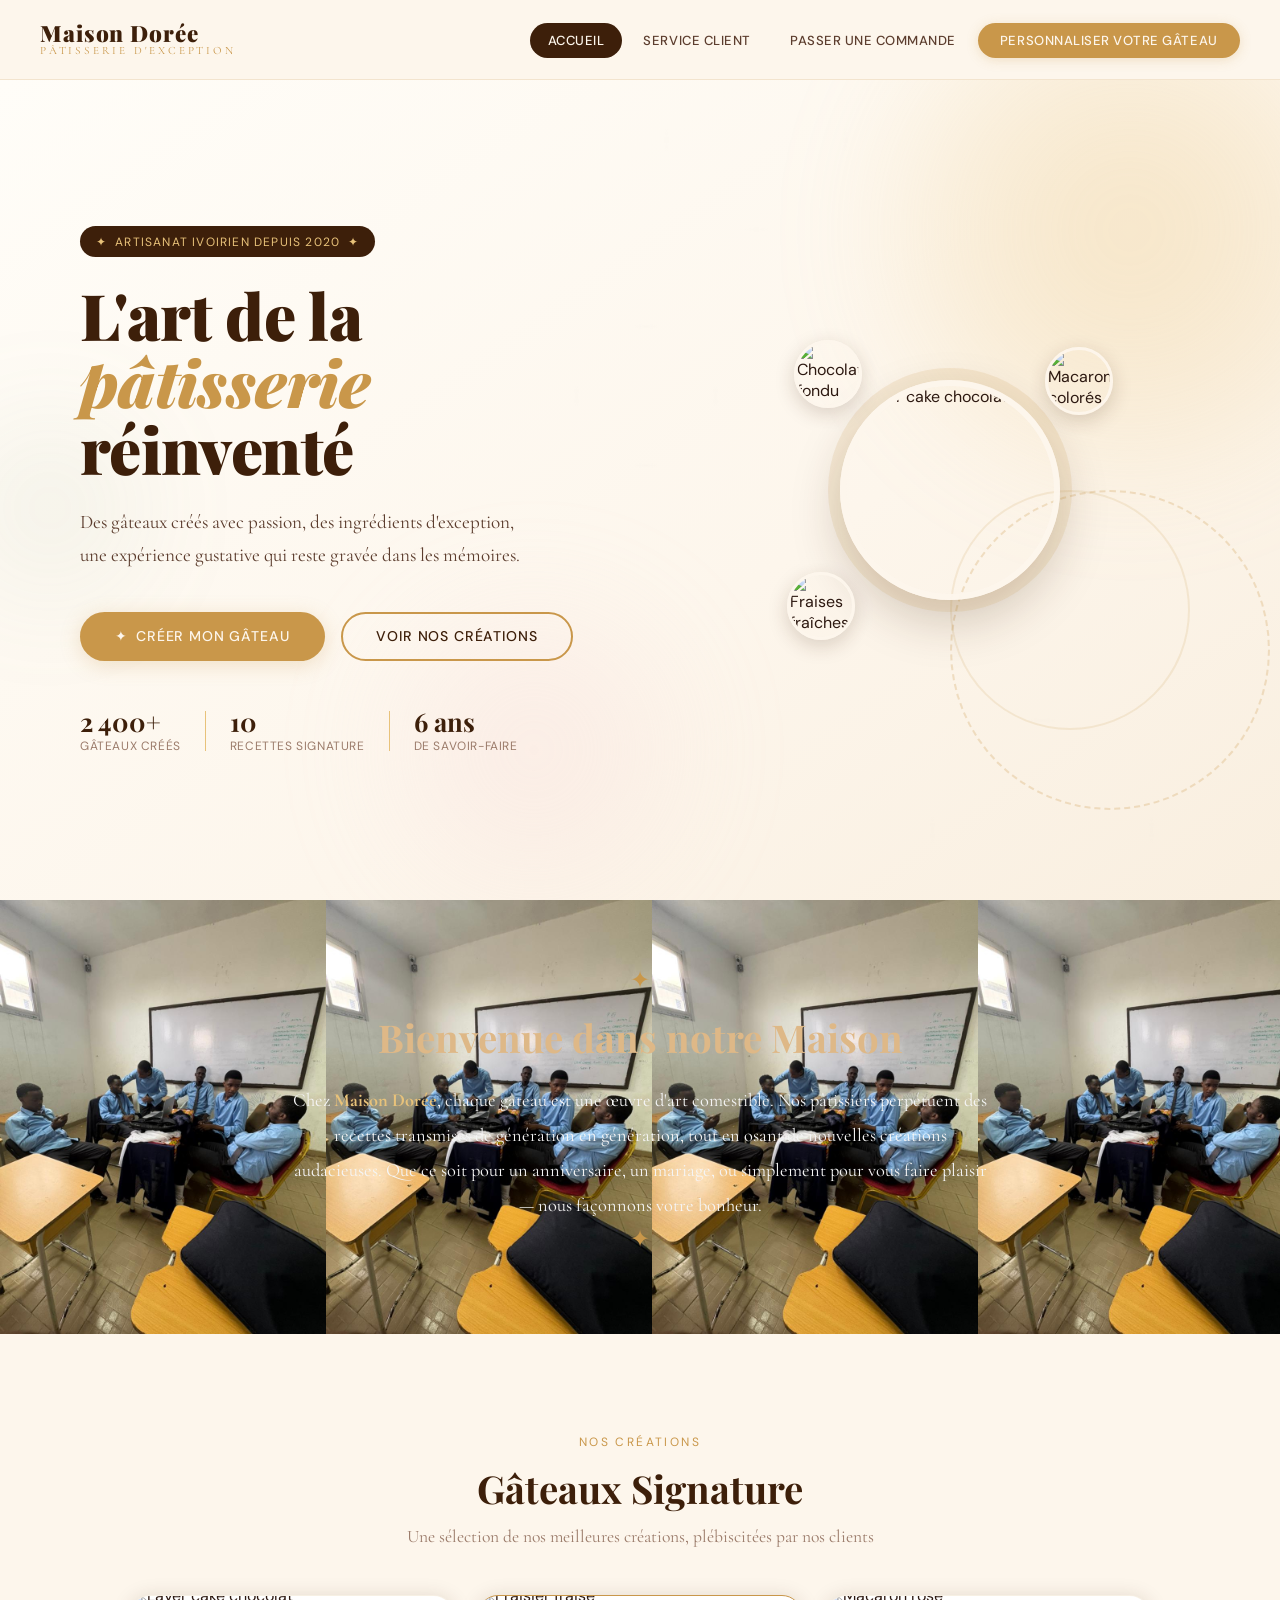
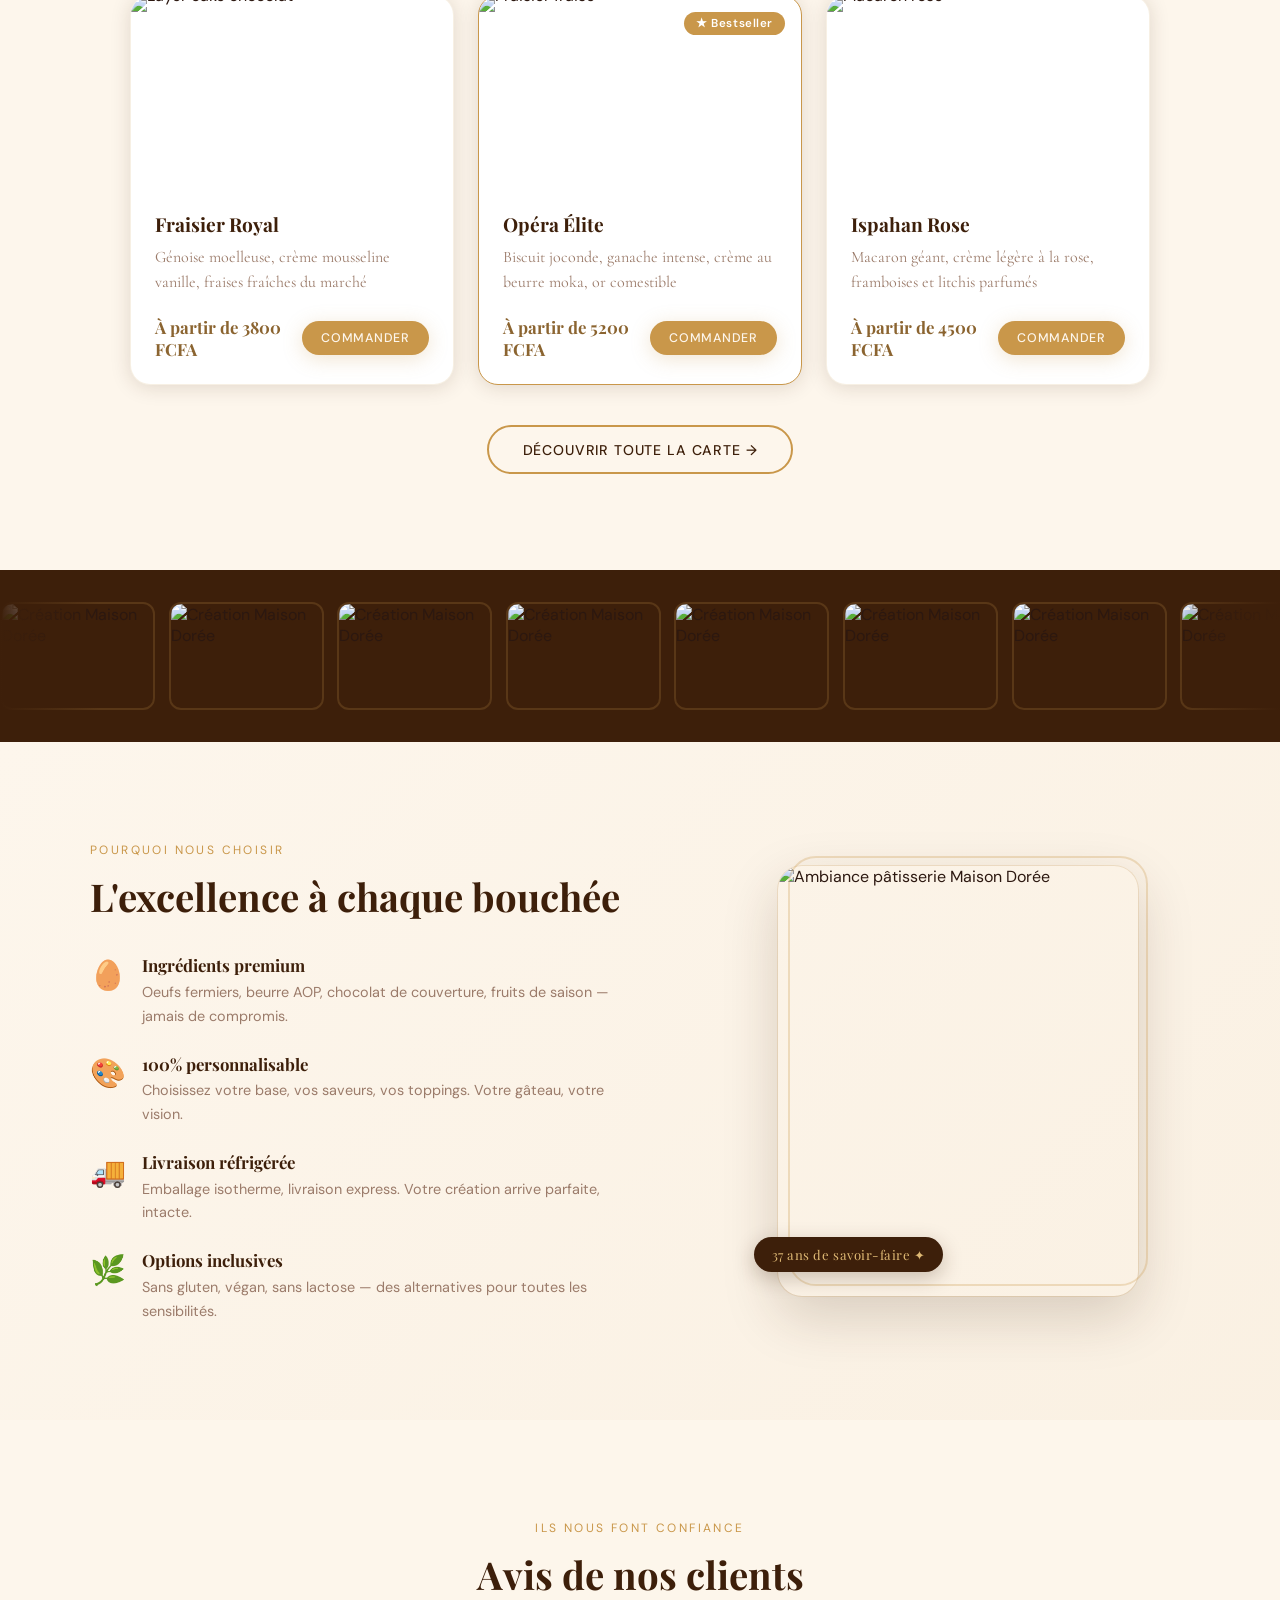
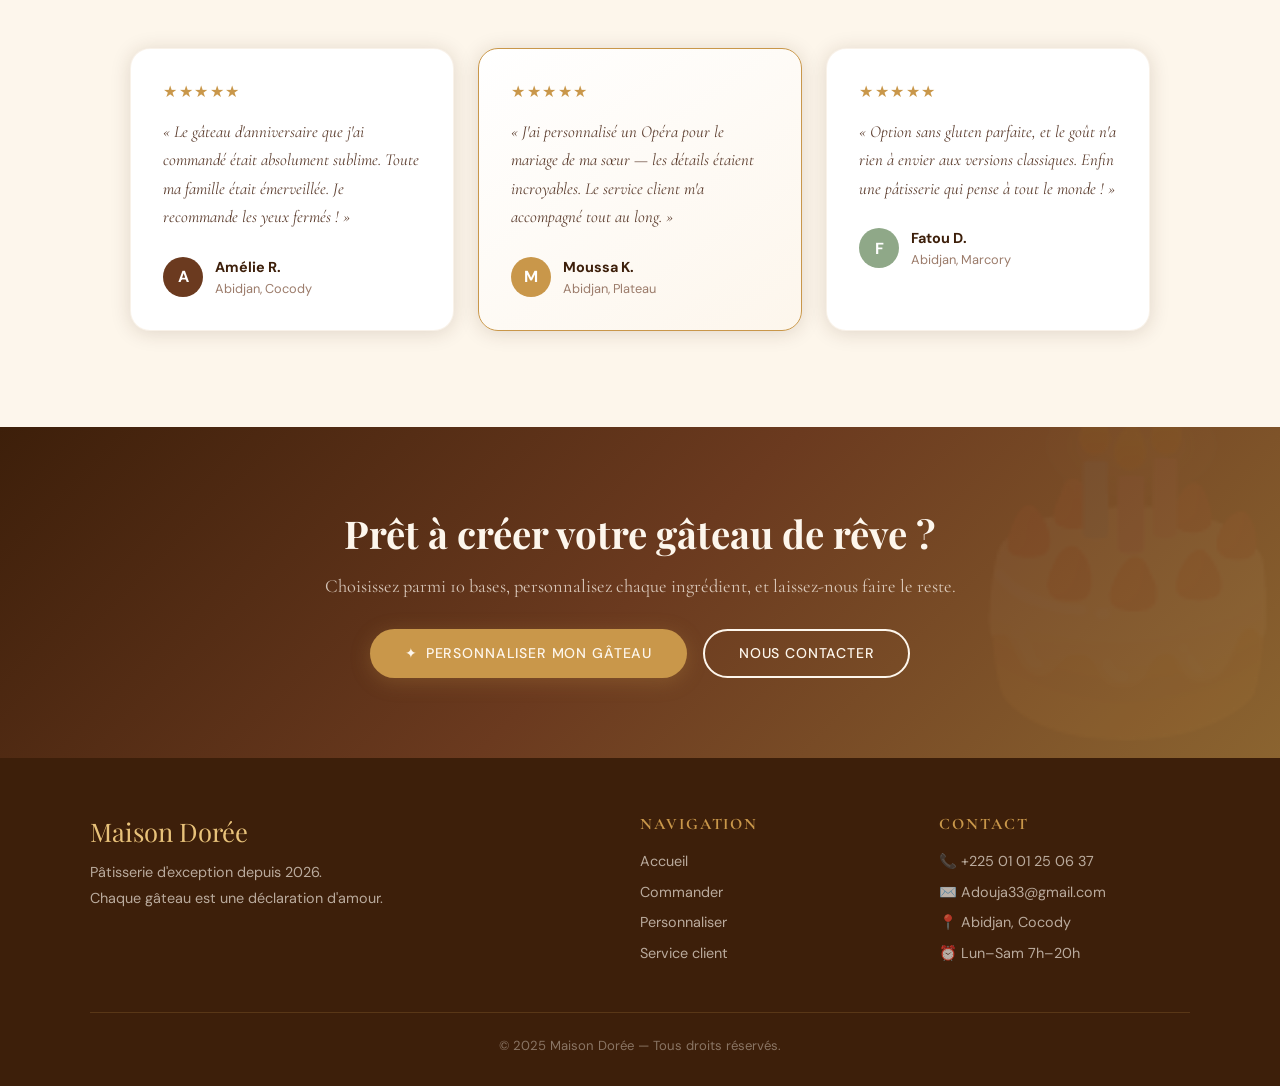
==== index.html @ 08a1acd8 "Add files via upload" ====
<!DOCTYPE html>
<html lang="fr">
<head>
  <meta charset="UTF-8" />
  <meta name="viewport" content="width=device-width, initial-scale=1.0" />
  <title>Maison Dorée — Pâtisserie d'Exception</title>
  <link rel="stylesheet" href="style.css" />
  <link rel="stylesheet" href="index.css" />
  <link rel="stylesheet" href="images-vivantes.css" />
  <script src="images-vivantes.js" defer></script>
</head>
<body>

  <!-- ── NAVBAR ──────────────────────────────── -->
  <nav class="navbar" id="navbar">
    <a class="nav-logo" href="index.html">
      <span class="nav-logo-name">Maison Dorée</span>
      <span class="nav-logo-tagline">Pâtisserie d'exception</span>
    </a>
    <ul class="nav-links" id="navLinks">
      <li><a href="index.html" class="active">Accueil</a></li>
      <li><a href="service-client.html">Service Client</a></li>
      <li><a href="commande.html">Passer une commande</a></li>
      <li><a href="personnaliser.html" class="nav-cta">Personnaliser votre gâteau</a></li>
    </ul>
    <div class="nav-hamburger" id="hamburger" onclick="toggleMenu()">
      <span></span><span></span><span></span>
    </div>
  </nav>

  
  <section class="hero">
    <div class="hero-bg">
      <div class="hero-circle hero-circle-1"></div>
      <div class="hero-circle hero-circle-2"></div>
      <div class="hero-circle hero-circle-3"></div>
    </div>

    <div class="hero-content">
      <div class="hero-badge">
        <span>✦</span> Artisanat ivoirien depuis 2020 <span>✦</span>
      </div>
      <h1 class="hero-title">
        L'art de la<br/>
        <em>pâtisserie</em><br/>
        réinventé
      </h1>
      <p class="hero-subtitle">
        Des gâteaux créés avec passion, des ingrédients d'exception,<br/>
        une expérience gustative qui reste gravée dans les mémoires.
      </p>
      <div class="hero-actions">
        <a href="personnaliser.html" class="btn-primary">
          <span>✦</span> Créer mon gâteau
        </a>
        <a href="commande.html" class="btn-outline">Voir nos créations</a>
      </div>
      <div class="hero-stats">
        <div class="hero-stat">
          <span class="stat-number">2 400+</span>
          <span class="stat-label">Gâteaux créés</span>
        </div>
        <div class="stat-divider"></div>
        <div class="hero-stat">
          <span class="stat-number">10</span>
          <span class="stat-label">Recettes signature</span>
        </div>
        <div class="stat-divider"></div>
        <div class="hero-stat">
          <span class="stat-number">6 ans</span>
          <span class="stat-label">De savoir-faire</span>
        </div>
      </div>
    </div>

    <div class="hero-visual">
      <div class="cake-showcase">
        <div class="cake-ring cake-ring-outer"></div>
        <div class="cake-ring cake-ring-mid"></div>
        <div class="cake-emoji-wrap">
          <div class="cake-emoji">🎂</div>
        </div>
        <div class="floating-tag tag-1">Framboise &amp; Rose</div>
        <div class="floating-tag tag-2">Sans gluten ✓</div>
        <div class="floating-tag tag-3">Livraison offerte</div>
      </div>
    </div>
  </section>

  <!-- ── bienvenu───── -->
  <section class="welcome-section">
    <div class="welcome-inner">
      <div class="welcome-deco">✦</div>
      <h2 style="color: burlywood;">Bienvenue dans notre Maison</h2>
      <p style="color:whitesmoke">
        Chez <strong>Maison Dorée</strong>, chaque gâteau est une œuvre d'art comestible. 
        Nos pâtissiers perpétuent des recettes transmises de génération en génération, 
        tout en osant de nouvelles créations audacieuses. Que ce soit pour un anniversaire, 
        un mariage, ou simplement pour vous faire plaisir — nous façonnons votre bonheur.
      </p>
      <div class="welcome-deco">✦</div>
    </div>
  </section>

  <!-- ── SIGNATURE CAKES ─────────────────────── -->
  <section class="signature-section">
    <div class="section-header">
      <span class="section-eyebrow">Nos créations</span>
      <h2>Gâteaux Signature</h2>
      <p>Une sélection de nos meilleures créations, plébiscitées par nos clients</p>
    </div>

    <div class="cakes-grid">
      <div class="cake-card" data-delay="0">
        <div class="cake-card-icon">🍓</div>
        <div class="cake-card-body">
          <h3>Fraisier Royal</h3>
          <p>Génoise moelleuse, crème mousseline vanille, fraises fraîches du marché</p>
          <div class="cake-card-footer">
            <span class="cake-price">À partir de 3800 FCFA</span>
            <a href="commande.html" class="btn-primary" style="padding:0.55rem 1.2rem;font-size:0.78rem">Commander</a>
          </div>
        </div>
      </div>
      <div class="cake-card featured" data-delay="100">
        <div class="cake-featured-badge">★ Bestseller</div>
        <div class="cake-card-icon">🍫</div>
        <div class="cake-card-body">
          <h3>Opéra Élite</h3>
          <p>Biscuit joconde, ganache intense, crème au beurre moka, or comestible</p>
          <div class="cake-card-footer">
            <span class="cake-price">À partir de 5200 FCFA</span>
            <a href="commande.html" class="btn-primary" style="padding:0.55rem 1.2rem;font-size:0.78rem">Commander</a>
          </div>
        </div>
      </div>
      <div class="cake-card" data-delay="200">
        <div class="cake-card-icon">🌸</div>
        <div class="cake-card-body">
          <h3>Ispahan Rose</h3>
          <p>Macaron géant, crème légère à la rose, framboises et litchis parfumés</p>
          <div class="cake-card-footer">
            <span class="cake-price">À partir de 4500 FCFA</span>
            <a href="commande.html" class="btn-primary" style="padding:0.55rem 1.2rem;font-size:0.78rem">Commander</a>
          </div>
        </div>
      </div>
    </div>

    <div class="section-cta">
      <a href="commande.html" class="btn-outline">Découvrir toute la carte →</a>
    </div>
  </section>

  <!-- ── WHY US ───────────────────────────────── -->
  <section class="why-section">
    <div class="why-inner">
      <div class="why-text">
        <span class="section-eyebrow">Pourquoi nous choisir</span>
        <h2>L'excellence à chaque bouchée</h2>
        <div class="why-list">
          <div class="why-item">
            <div class="why-icon">🥚</div>
            <div>
              <h4>Ingrédients premium</h4>
              <p>Oeufs fermiers, beurre AOP, chocolat de couverture, fruits de saison — jamais de compromis.</p>
            </div>
          </div>
          <div class="why-item">
            <div class="why-icon">🎨</div>
            <div>
              <h4>100% personnalisable</h4>
              <p>Choisissez votre base, vos saveurs, vos toppings. Votre gâteau, votre vision.</p>
            </div>
          </div>
          <div class="why-item">
            <div class="why-icon">🚚</div>
            <div>
              <h4>Livraison réfrigérée</h4>
              <p>Emballage isotherme, livraison express. Votre création arrive parfaite, intacte.</p>
            </div>
          </div>
          <div class="why-item">
            <div class="why-icon">🌿</div>
            <div>
              <h4>Options inclusives</h4>
              <p>Sans gluten, végan, sans lactose — des alternatives pour toutes les sensibilités.</p>
            </div>
          </div>
        </div>
      </div>
      <div class="why-visual">
        <div class="why-card-stack">
          <div class="wcard wcard-back">
            <span>🍰</span>
            <span>Saint-Honoré</span>
          </div>
          <div class="wcard wcard-mid">
            <span>🎂</span>
            <span>Layer Cake</span>
          </div>
          <div class="wcard wcard-front">
            <span>🥧</span>
            <span>Tarte Tatin</span>
          </div>
        </div>
      </div>
    </div>
  </section>

  <!-- ── TESTIMONIALS ────────────────────────── -->
  <section class="testimonials-section">
    <div class="section-header">
      <span class="section-eyebrow">Ils nous font confiance</span>
      <h2>Avis de nos clients</h2>
    </div>
    <div class="testimonials-grid">
      <div class="testi-card">
        <div class="testi-stars">★★★★★</div>
        <p>« Le gâteau d'anniversaire que j'ai commandé était absolument sublime. Toute ma famille était émerveillée. Je recommande les yeux fermés ! »</p>
        <div class="testi-author">
          <div class="testi-avatar">A</div>
          <div><strong>Amélie R.</strong><br/><small>Abidjan, Cocody</small></div>
        </div>
      </div>
      <div class="testi-card featured-testi">
        <div class="testi-stars">★★★★★</div>
        <p>« J'ai personnalisé un Opéra pour le mariage de ma sœur — les détails étaient incroyables. Le service client m'a accompagné tout au long. »</p>
        <div class="testi-author">
          <div class="testi-avatar" style="background:var(--gold)">M</div>
          <div><strong>Moussa K.</strong><br/><small>Abidjan, Plateau</small></div>
        </div>
      </div>
      <div class="testi-card">
        <div class="testi-stars">★★★★★</div>
        <p>« Option sans gluten parfaite, et le goût n'a rien à envier aux versions classiques. Enfin une pâtisserie qui pense à tout le monde ! »</p>
        <div class="testi-author">
          <div class="testi-avatar" style="background:var(--sage)">F</div>
          <div><strong>Fatou D.</strong><br/><small>Abidjan, Marcory</small></div>
        </div>
      </div>
    </div>
  </section>

  <!-- ── CTA BANNER ──────────────────────────── -->
  <section class="cta-banner">
    <div class="cta-inner">
      <h2>Prêt à créer votre gâteau de rêve ?</h2>
      <p>Choisissez parmi 10 bases, personnalisez chaque ingrédient, et laissez-nous faire le reste.</p>
      <div style="display:flex;gap:1rem;justify-content:center;flex-wrap:wrap">
        <a href="personnaliser.html" class="btn-primary"><span>✦</span> Personnaliser mon gâteau</a>
        <a href="service-client.html" class="btn-outline" style="border-color:var(--cream);color:var(--cream)">Nous contacter</a>
      </div>
    </div>
  </section>

  <!-- ── FOOTER ───────────────────────────────── -->
  <footer>
    <div class="footer-inner">
      <div>
        <div class="footer-brand-name">Maison Dorée</div>
        <p class="footer-brand-desc">Pâtisserie d'exception depuis 2026.<br/>Chaque gâteau est une déclaration d'amour.</p>
      </div>
      <div class="footer-col">
        <h4>Navigation</h4>
        <ul>
          <li><a href="index.html">Accueil</a></li>
          <li><a href="commande.html">Commander</a></li>
          <li><a href="personnaliser.html">Personnaliser</a></li>
          <li><a href="service-client.html">Service client</a></li>
        </ul>
      </div>
      <div class="footer-col">
        <h4>Contact</h4>
        <ul>
          <li><a href="#">📞 +225 01 01 25 06 37</a></li>
          <li><a href="#">✉️ Adouja33@gmail.com</a></li>
          <li><a href="#">📍 Abidjan, Cocody</a></li>
          <li><a href="#">⏰ Lun–Sam 7h–20h</a></li>
        </ul>
      </div>
    </div>
    <div class="footer-bottom">© 2025 Maison Dorée — Tous droits réservés.</div>
  </footer>

  <script>
    // Navbar scroll effect
    const navbar = document.getElementById('navbar');
    window.addEventListener('scroll', () => {
      navbar.classList.toggle('scrolled', window.scrollY > 30);
    });

    // Mobile menu
    function toggleMenu() {
      document.getElementById('navLinks').classList.toggle('open');
    }

    // Animate on scroll
    const observer = new IntersectionObserver((entries) => {
      entries.forEach(e => { if(e.isIntersecting) e.target.classList.add('visible'); });
    }, { threshold: 0.15 });
    document.querySelectorAll('.cake-card, .why-item, .testi-card').forEach(el => observer.observe(el));
  </script>
</body>
</html>
---- style.css ----
@import url('https://fonts.googleapis.com/css2?family=Playfair+Display:ital,wght@0,400;0,700;0,900;1,400&family=Cormorant+Garamond:wght@300;400;500&family=DM+Sans:wght@300;400;500&display=swap');

:root {
  --cream: #FDF6EC;
  --warm-white: #FFFDF8;
  --gold: #C9974A;
  --gold-light: #E8C27A;
  --gold-dark: #8B6430;
  --chocolate: #3D1F0A;
  --chocolate-mid: #6B3A1F;
  --chocolate-light: #A0622A;
  --rose: #E8A0A0;
  --rose-light: #F5D5D5;
  --sage: #8FA888;
  --text-dark: #2C1810;
  --text-mid: #5C3D2E;
  --text-light: #9B7B6A;
  --shadow-gold: rgba(201,151,74,0.25);
  --shadow-chocolate: rgba(61,31,10,0.15);
}

*, *::before, *::after { box-sizing: border-box; margin: 0; padding: 0; }

html { scroll-behavior: smooth; }

body {
  font-family: 'DM Sans', sans-serif;
  background: var(--cream);
  color: var(--text-dark);
  overflow-x: hidden;
}

/* ─── NAVBAR ─────────────────────────────────── */
.navbar {
  position: fixed;
  top: 0;
  width: 100%;
  z-index: 1000;
  padding: 0 2.5rem;
  height: 80px;
  display: flex;
  align-items: center;
  justify-content: space-between;
  background: rgba(253,246,236,0.92);
  backdrop-filter: blur(14px);
  border-bottom: 1px solid rgba(201,151,74,0.18);
  transition: box-shadow 0.3s;
}
.navbar.scrolled { box-shadow: 0 4px 32px var(--shadow-chocolate); }

.nav-logo {
  display: flex;
  flex-direction: column;
  align-items: flex-start;
  text-decoration: none;
}
.nav-logo-name {
  font-family: 'Playfair Display', serif;
  font-size: 1.4rem;
  font-weight: 900;
  color: var(--chocolate);
  letter-spacing: 0.04em;
  line-height: 1;
}
.nav-logo-tagline {
  font-family: 'Cormorant Garamond', serif;
  font-size: 0.7rem;
  color: var(--gold);
  letter-spacing: 0.25em;
  text-transform: uppercase;
}

.nav-links {
  display: flex;
  align-items: center;
  gap: 0.25rem;
  list-style: none;
}

.nav-links a {
  font-family: 'DM Sans', sans-serif;
  font-size: 0.82rem;
  font-weight: 500;
  color: var(--text-mid);
  text-decoration: none;
  padding: 0.55rem 1.1rem;
  border-radius: 50px;
  letter-spacing: 0.04em;
  text-transform: uppercase;
  transition: background 0.2s, color 0.2s;
  position: relative;
}
.nav-links a:hover { background: var(--gold-light); color: var(--chocolate); }
.nav-links a.active { background: var(--chocolate); color: var(--cream); }

.nav-cta {
  background: var(--gold) !important;
  color: var(--cream) !important;
  border-radius: 50px !important;
  padding: 0.55rem 1.4rem !important;
  font-weight: 500 !important;
  box-shadow: 0 2px 12px var(--shadow-gold);
  transition: background 0.2s, transform 0.15s !important;
}
.nav-cta:hover { background: var(--gold-dark) !important; transform: translateY(-1px); }

.nav-hamburger {
  display: none;
  flex-direction: column;
  gap: 5px;
  cursor: pointer;
  padding: 8px;
}
.nav-hamburger span {
  display: block;
  width: 24px;
  height: 2px;
  background: var(--chocolate);
  border-radius: 2px;
  transition: all 0.3s;
}

/* ─── BUTTONS ─────────────────────────────────── */
.btn-primary {
  display: inline-flex;
  align-items: center;
  gap: 0.5rem;
  background: var(--gold);
  color: var(--cream);
  font-family: 'DM Sans', sans-serif;
  font-size: 0.88rem;
  font-weight: 500;
  letter-spacing: 0.06em;
  text-transform: uppercase;
  text-decoration: none;
  padding: 0.9rem 2.2rem;
  border-radius: 50px;
  border: none;
  cursor: pointer;
  box-shadow: 0 4px 20px var(--shadow-gold);
  transition: background 0.2s, transform 0.15s, box-shadow 0.2s;
}
.btn-primary:hover { background: var(--gold-dark); transform: translateY(-2px); box-shadow: 0 8px 28px var(--shadow-gold); }

.btn-outline {
  display: inline-flex;
  align-items: center;
  gap: 0.5rem;
  background: transparent;
  color: var(--chocolate);
  font-family: 'DM Sans', sans-serif;
  font-size: 0.88rem;
  font-weight: 500;
  letter-spacing: 0.06em;
  text-transform: uppercase;
  text-decoration: none;
  padding: 0.85rem 2.1rem;
  border-radius: 50px;
  border: 2px solid var(--gold);
  cursor: pointer;
  transition: background 0.2s, color 0.2s, transform 0.15s;
}
.btn-outline:hover { background: var(--gold); color: var(--cream); transform: translateY(-2px); }

/* ─── PAGE HEADER (inner pages) ──────────────── */
.page-header {
  margin-top: 80px;
  padding: 5rem 2.5rem 3.5rem;
  background: linear-gradient(135deg, var(--chocolate) 0%, var(--chocolate-mid) 60%, var(--gold-dark) 100%);
  text-align: center;
  position: relative;
  overflow: hidden;
}
.page-header::before {
  content: '';
  position: absolute;
  inset: 0;
  background: url("data:image/svg+xml,%3Csvg width='60' height='60' viewBox='0 0 60 60' xmlns='http://www.w3.org/2000/svg'%3E%3Cg fill='none' fill-rule='evenodd'%3E%3Cg fill='%23C9974A' fill-opacity='0.08'%3E%3Cpath d='M36 34v-4h-2v4h-4v2h4v4h2v-4h4v-2h-4zm0-30V0h-2v4h-4v2h4v4h2V6h4V4h-4zM6 34v-4H4v4H0v2h4v4h2v-4h4v-2H6zM6 4V0H4v4H0v2h4v4h2V6h4V4H6z'/%3E%3C/g%3E%3C/g%3E%3C/svg%3E");
}
.page-header h1 {
  font-family: 'Playfair Display', serif;
  font-size: clamp(2rem, 5vw, 3.5rem);
  color: var(--cream);
  position: relative;
  margin-bottom: 0.75rem;
}
.page-header p {
  font-family: 'Cormorant Garamond', serif;
  font-size: 1.2rem;
  color: var(--gold-light);
  position: relative;
}

/* ─── FOOTER ──────────────────────────────────── */
footer {
  background: var(--chocolate);
  color: var(--cream);
  padding: 3.5rem 2.5rem 2rem;
}
.footer-inner {
  max-width: 1100px;
  margin: 0 auto;
  display: grid;
  grid-template-columns: 2fr 1fr 1fr;
  gap: 3rem;
  margin-bottom: 2.5rem;
}
.footer-brand-name {
  font-family: 'Playfair Display', serif;
  font-size: 1.6rem;
  color: var(--gold-light);
  margin-bottom: 0.75rem;
}
.footer-brand-desc {
  font-size: 0.9rem;
  color: rgba(253,246,236,0.65);
  line-height: 1.8;
}
.footer-col h4 {
  font-family: 'Cormorant Garamond', serif;
  font-size: 1rem;
  color: var(--gold);
  letter-spacing: 0.12em;
  text-transform: uppercase;
  margin-bottom: 1rem;
}
.footer-col ul { list-style: none; }
.footer-col ul li { margin-bottom: 0.6rem; }
.footer-col ul li a {
  color: rgba(253,246,236,0.65);
  text-decoration: none;
  font-size: 0.9rem;
  transition: color 0.2s;
}
.footer-col ul li a:hover { color: var(--gold-light); }
.footer-bottom {
  border-top: 1px solid rgba(201,151,74,0.2);
  padding-top: 1.5rem;
  text-align: center;
  font-size: 0.82rem;
  color: rgba(253,246,236,0.4);
  max-width: 1100px;
  margin: 0 auto;
}

/* ─── TOAST ───────────────────────────────────── */
.toast {
  position: fixed;
  bottom: 2rem;
  right: 2rem;
  background: var(--chocolate);
  color: var(--cream);
  padding: 1rem 1.5rem;
  border-radius: 12px;
  font-size: 0.9rem;
  border-left: 4px solid var(--gold);
  box-shadow: 0 8px 32px rgba(0,0,0,0.25);
  z-index: 9999;
  transform: translateY(100px);
  opacity: 0;
  transition: all 0.4s cubic-bezier(0.34,1.56,0.64,1);
}
.toast.show { transform: translateY(0); opacity: 1; }

/* ─── RESPONSIVE ──────────────────────────────── */
@media (max-width: 768px) {
  .nav-links { display: none; flex-direction: column; position: absolute; top: 80px; left: 0; width: 100%; background: var(--cream); padding: 1rem; border-bottom: 1px solid var(--gold-light); gap: 0.25rem; }
  .nav-links.open { display: flex; }
  .nav-hamburger { display: flex; }
  .footer-inner { grid-template-columns: 1fr; gap: 2rem; }
}
---- index.css ----
/* ─── HERO ── */
.hero {
  margin-top: 80px;
  min-height: calc(100vh - 80px);
  display: grid;
  grid-template-columns: 1fr 1fr;
  align-items: center;
  padding: 4rem 2.5rem 4rem 5rem;
  position: relative;
  overflow: hidden;
  background: linear-gradient(145deg, var(--warm-white) 0%, var(--cream) 60%, rgba(201,151,74,0.08) 100%);
}

.hero-bg { position: absolute; inset: 0; pointer-events: none; }
.hero-circle {
  position: absolute;
  border-radius: 50%;
  opacity: 0.35;
  filter: blur(60px);
}
.hero-circle-1 { width: 500px; height: 500px; background: radial-gradient(circle, var(--gold-light), transparent); top: -100px; right: -100px; animation: float1 8s ease-in-out infinite; }
.hero-circle-2 { width: 300px; height: 300px; background: radial-gradient(circle, var(--rose-light), transparent); bottom: 0; left: 30%; animation: float2 10s ease-in-out infinite; }
.hero-circle-3 { width: 200px; height: 200px; background: radial-gradient(circle, rgba(143,168,136,0.4), transparent); top: 40%; left: -50px; animation: float1 12s ease-in-out infinite reverse; }

@keyframes float1 { 0%,100% { transform: translateY(0) scale(1); } 50% { transform: translateY(-30px) scale(1.05); } }
@keyframes float2 { 0%,100% { transform: translateY(0) scale(1); } 50% { transform: translateY(20px) scale(0.95); } }

.hero-content { position: relative; z-index: 1; animation: slideUp 0.9s cubic-bezier(0.22,1,0.36,1) both; }

@keyframes slideUp { from { opacity:0; transform:translateY(40px); } to { opacity:1; transform:translateY(0); } }

.hero-badge {
  display: inline-flex;
  align-items: center;
  gap: 0.5rem;
  background: var(--chocolate);
  color: var(--gold-light);
  font-family: 'DM Sans', sans-serif;
  font-size: 0.75rem;
  letter-spacing: 0.1em;
  text-transform: uppercase;
  padding: 0.45rem 1rem;
  border-radius: 50px;
  margin-bottom: 1.5rem;
}

.hero-title {
  font-family: 'Playfair Display', serif;
  font-size: clamp(2.8rem, 5vw, 5rem);
  font-weight: 900;
  color: var(--chocolate);
  line-height: 1.05;
  margin-bottom: 1.5rem;
  letter-spacing: -0.01em;
}
.hero-title em { font-style: italic; color: var(--gold); }

.hero-subtitle {
  font-family: 'Cormorant Garamond', serif;
  font-size: 1.2rem;
  color: var(--text-mid);
  line-height: 1.7;
  margin-bottom: 2.5rem;
  max-width: 480px;
}

.hero-actions { display: flex; gap: 1rem; flex-wrap: wrap; margin-bottom: 3rem; }

.hero-stats { display: flex; align-items: center; gap: 1.5rem; }
.hero-stat { display: flex; flex-direction: column; }
.stat-number { font-family: 'Playfair Display', serif; font-size: 1.6rem; font-weight: 700; color: var(--chocolate); line-height: 1; }
.stat-label { font-size: 0.75rem; color: var(--text-light); text-transform: uppercase; letter-spacing: 0.05em; margin-top: 0.2rem; }
.stat-divider { width: 1px; height: 40px; background: var(--gold-light); }

/* ─── HERO VISUAL ─── */
.hero-visual {
  display: flex;
  align-items: center;
  justify-content: center;
  position: relative;
  z-index: 1;
  animation: fadeIn 1.2s ease both 0.3s;
}

@keyframes fadeIn { from { opacity:0; transform:scale(0.9); } to { opacity:1; transform:scale(1); } }

.cake-showcase { position: relative; width: 340px; height: 340px; }

.cake-ring {
  position: absolute;
  border-radius: 50%;
  top: 50%; left: 50%;
  transform: translate(-50%, -50%);
  border: 2px solid;
  animation: spin 20s linear infinite;
}
.cake-ring-outer { width: 320px; height: 320px; border-color: rgba(201,151,74,0.2); border-style: dashed; }
.cake-ring-mid { width: 250px; height: 250px; border-color: rgba(201,151,74,0.3); animation-direction: reverse; animation-duration: 14s; }

@keyframes spin { to { transform: translate(-50%,-50%) rotate(360deg); } }

.cake-emoji-wrap {
  position: absolute; top: 50%; left: 50%;
  transform: translate(-50%,-50%);
  width: 160px; height: 160px;
  background: var(--cream);
  border-radius: 50%;
  display: flex; align-items: center; justify-content: center;
  box-shadow: 0 20px 60px var(--shadow-chocolate), 0 4px 20px var(--shadow-gold);
  animation: pulse 3s ease-in-out infinite;
}
@keyframes pulse { 0%,100%{box-shadow:0 20px 60px rgba(61,31,10,0.15),0 4px 20px rgba(201,151,74,0.25);} 50%{box-shadow:0 24px 70px rgba(61,31,10,0.2),0 8px 30px rgba(201,151,74,0.4);} }
.cake-emoji { font-size: 5rem; line-height: 1; animation: float1 4s ease-in-out infinite; }

.floating-tag {
  position: absolute;
  background: white;
  border-radius: 50px;
  padding: 0.45rem 1rem;
  font-size: 0.78rem;
  font-weight: 500;
  color: var(--chocolate);
  box-shadow: 0 4px 20px rgba(0,0,0,0.1);
  border: 1px solid rgba(201,151,74,0.2);
  white-space: nowrap;
  animation: floatTag 5s ease-in-out infinite;
}
.tag-1 { top: 10%; left: -10%; animation-delay: 0s; }
.tag-2 { bottom: 20%; left: -15%; animation-delay: 1.5s; }
.tag-3 { top: 25%; right: -10%; animation-delay: 0.8s; }

@keyframes floatTag { 0%,100%{transform:translateY(0);} 50%{transform:translateY(-8px);} }

/* ─── WELCOME SECTION ─── */
.welcome-section {
  background-image: url(wsection.jpeg);
  background-size: contain;
  padding: 4rem 2.5rem;
}
.welcome-inner {
  max-width: 700px;
  margin: 0 auto;
  text-align: center;
}
.welcome-deco {
  font-size: 1.5rem;
  color: var(--gold);
  margin-bottom: 1rem;
}
.welcome-inner h2 {
  font-family: 'Playfair Display', serif;
  font-size: clamp(1.8rem, 3vw, 2.8rem);
  color: var(--cream);
  margin-bottom: 1.25rem;
}
.welcome-inner p {
  font-family: 'Cormorant Garamond', serif;
  font-size: 1.15rem;
  color: rgba(253,246,236,0.75);
  line-height: 1.9;
}
.welcome-inner strong { color: var(--gold-light); }

/* ─── SECTION HEADER ─── */
.section-header {
  text-align: center;
  margin-bottom: 3rem;
}
.section-eyebrow {
  display: inline-block;
  font-family: 'DM Sans', sans-serif;
  font-size: 0.75rem;
  letter-spacing: 0.2em;
  text-transform: uppercase;
  color: var(--gold);
  margin-bottom: 0.75rem;
}
.section-header h2 {
  font-family: 'Playfair Display', serif;
  font-size: clamp(1.8rem, 3vw, 2.6rem);
  color: var(--chocolate);
  margin-bottom: 0.75rem;
}
.section-header p {
  color: var(--text-light);
  font-family: 'Cormorant Garamond', serif;
  font-size: 1.1rem;
}

/* ─── SIGNATURE CAKES ─────────────────────────── */
.signature-section {
  padding: 6rem 2.5rem;
  max-width: 1100px;
  margin: 0 auto;
}

.cakes-grid {
  display: grid;
  grid-template-columns: repeat(3, 1fr);
  gap: 1.5rem;
}

.cake-card {
  background: white;
  border-radius: 20px;
  overflow: hidden;
  border: 1px solid rgba(201,151,74,0.15);
  box-shadow: 0 2px 20px var(--shadow-chocolate);
  transition: transform 0.3s, box-shadow 0.3s;
  position: relative;
  opacity: 0;
  transform: translateY(30px);
}
.cake-card.visible { opacity: 1; transform: translateY(0); transition: opacity 0.6s ease, transform 0.6s ease, box-shadow 0.3s; }
.cake-card:hover { transform: translateY(-6px); box-shadow: 0 16px 40px var(--shadow-gold); }
.cake-card.featured { border-color: var(--gold); }

.cake-featured-badge {
  position: absolute;
  top: 1rem; right: 1rem;
  background: var(--gold);
  color: white;
  font-size: 0.72rem;
  font-weight: 600;
  padding: 0.25rem 0.75rem;
  border-radius: 50px;
  letter-spacing: 0.05em;
}

.cake-card-icon {
  font-size: 4rem;
  text-align: center;
  padding: 2.5rem 1rem 1rem;
  background: linear-gradient(180deg, var(--cream), white);
  line-height: 1;
}

.cake-card-body { padding: 1.25rem 1.5rem 1.5rem; }
.cake-card-body h3 {
  font-family: 'Playfair Display', serif;
  font-size: 1.2rem;
  color: var(--chocolate);
  margin-bottom: 0.5rem;
}
.cake-card-body p {
  font-size: 0.88rem;
  color: var(--text-light);
  line-height: 1.6;
  margin-bottom: 1.25rem;
  font-family: 'Cormorant Garamond', serif;
  font-size: 1rem;
}

.cake-card-footer { display: flex; align-items: center; justify-content: space-between; }
.cake-price { font-family: 'Playfair Display', serif; font-size: 1.05rem; color: var(--gold-dark); font-weight: 700; }

.section-cta { text-align: center; margin-top: 2.5rem; }

/* ─── WHY SECTION ─────────────────────────────── */
.why-section {
  background: linear-gradient(135deg, var(--cream) 0%, rgba(201,151,74,0.06) 100%);
  padding: 6rem 2.5rem;
}
.why-inner {
  max-width: 1100px;
  margin: 0 auto;
  display: grid;
  grid-template-columns: 1.2fr 1fr;
  gap: 5rem;
  align-items: center;
}
.why-text .section-eyebrow { margin-bottom: 0.75rem; }
.why-text h2 {
  font-family: 'Playfair Display', serif;
  font-size: clamp(1.8rem,3vw,2.4rem);
  color: var(--chocolate);
  margin-bottom: 2rem;
}
.why-list { display: flex; flex-direction: column; gap: 1.5rem; }
.why-item {
  display: flex;
  align-items: flex-start;
  gap: 1rem;
  opacity: 0;
  transform: translateX(-20px);
}
.why-item.visible { opacity:1; transform:translateX(0); transition: opacity 0.5s ease, transform 0.5s ease; }
.why-icon { font-size: 1.8rem; flex-shrink: 0; margin-top: 0.1rem; }
.why-item h4 { font-family: 'Playfair Display', serif; font-size: 1.05rem; color: var(--chocolate); margin-bottom: 0.3rem; }
.why-item p { font-size: 0.9rem; color: var(--text-light); line-height: 1.65; }

.why-visual { display: flex; align-items: center; justify-content: center; }
.why-card-stack { position: relative; width: 200px; height: 240px; }
.wcard {
  position: absolute;
  background: white;
  border-radius: 20px;
  padding: 2rem;
  display: flex;
  flex-direction: column;
  align-items: center;
  gap: 0.75rem;
  box-shadow: 0 8px 30px var(--shadow-chocolate);
  width: 160px;
  font-family: 'Playfair Display', serif;
  font-size: 0.95rem;
  color: var(--chocolate);
  border: 1px solid rgba(201,151,74,0.15);
}
.wcard span:first-child { font-size: 2.5rem; }
.wcard-back { transform: rotate(-8deg) translate(-10px, 10px); z-index: 1; opacity: 0.7; }
.wcard-mid { transform: rotate(-2deg) translate(5px, -5px); z-index: 2; }
.wcard-front { transform: rotate(6deg) translate(25px, 5px); z-index: 3; background: var(--cream); border-color: var(--gold); }

/* ─── TESTIMONIALS ────────────────────────────── */
.testimonials-section {
  padding: 6rem 2.5rem;
  max-width: 1100px;
  margin: 0 auto;
}
.testimonials-grid {
  display: grid;
  grid-template-columns: repeat(3, 1fr);
  gap: 1.5rem;
}
.testi-card {
  background: white;
  border-radius: 20px;
  padding: 2rem;
  border: 1px solid rgba(201,151,74,0.12);
  box-shadow: 0 2px 20px var(--shadow-chocolate);
  opacity: 0;
  transform: translateY(20px);
}
.testi-card.visible { opacity:1; transform:translateY(0); transition: opacity 0.6s ease, transform 0.6s ease; }
.testi-card.featured-testi { border-color: var(--gold); background: linear-gradient(145deg, white, var(--cream)); }
.testi-stars { color: var(--gold); font-size: 1rem; margin-bottom: 1rem; letter-spacing: 0.1em; }
.testi-card p { font-family: 'Cormorant Garamond', serif; font-size: 1.05rem; color: var(--text-mid); line-height: 1.7; margin-bottom: 1.5rem; font-style: italic; }
.testi-author { display: flex; align-items: center; gap: 0.75rem; }
.testi-avatar {
  width: 40px; height: 40px;
  border-radius: 50%;
  background: var(--chocolate-mid);
  color: white;
  display: flex; align-items: center; justify-content: center;
  font-weight: 700; font-size: 1rem; flex-shrink: 0;
}
.testi-author strong { font-size: 0.9rem; color: var(--chocolate); }
.testi-author small { color: var(--text-light); font-size: 0.8rem; }

/* ─── CTA BANNER ──────────────────────────────── */
.cta-banner {
  background: linear-gradient(135deg, var(--chocolate) 0%, var(--chocolate-mid) 50%, var(--gold-dark) 100%);
  padding: 5rem 2.5rem;
  text-align: center;
  position: relative;
  overflow: hidden;
}
.cta-banner::before {
  content: '🎂';
  position: absolute;
  font-size: 20rem;
  opacity: 0.04;
  top: -5rem;
  right: -3rem;
  pointer-events: none;
}
.cta-inner { position: relative; z-index: 1; max-width: 700px; margin: 0 auto; }
.cta-inner h2 { font-family: 'Playfair Display', serif; font-size: clamp(1.8rem,3vw,2.6rem); color: var(--cream); margin-bottom: 1rem; }
.cta-inner p { font-family: 'Cormorant Garamond', serif; font-size: 1.15rem; color: rgba(253,246,236,0.75); margin-bottom: 2rem; }

/* ─── RESPONSIVE ──────────────────────────────── */
@media (max-width: 900px) {
  .hero { grid-template-columns: 1fr; padding: 3rem 1.5rem; text-align: center; gap: 3rem; }
  .hero-visual { justify-content: center; }
  .hero-actions { justify-content: center; }
  .hero-stats { justify-content: center; }
  .hero-subtitle { margin: 0 auto 2.5rem; }
  .cakes-grid, .testimonials-grid { grid-template-columns: 1fr; max-width: 480px; margin: 0 auto; }
  .why-inner { grid-template-columns: 1fr; gap: 3rem; }
  .why-visual { display: none; }
}
---- images-vivantes.css ----
/* ═══════════════════════════════════════════════
   IMAGES VIVANTES — Maison Dorée
   Flottement doux · gâteaux réels · ingrédients · ambiance boutique
   ═══════════════════════════════════════════════ */

/* ── ANIMATIONS DE FLOTTEMENT DOUX ──────────────
   3 phases légèrement décalées pour que chaque
   élément flotte à son propre rythme               */
@keyframes floatA {
  0%,100% { transform: translateY(0px) rotate(0deg); }
  33%     { transform: translateY(-12px) rotate(1deg); }
  66%     { transform: translateY(-6px) rotate(-0.5deg); }
}
@keyframes floatB {
  0%,100% { transform: translateY(0px) rotate(0deg); }
  40%     { transform: translateY(-16px) rotate(-1.5deg); }
  70%     { transform: translateY(-5px) rotate(0.8deg); }
}
@keyframes floatC {
  0%,100% { transform: translateY(0px) rotate(0deg); }
  25%     { transform: translateY(-9px) rotate(1.2deg); }
  60%     { transform: translateY(-18px) rotate(-0.8deg); }
}
@keyframes ivPhotoSwap {
  0%   { opacity:1; transform:translate(-50%,-50%) scale(1); }
  50%  { opacity:0; transform:translate(-50%,-54%) scale(0.93); }
  100% { opacity:1; transform:translate(-50%,-50%) scale(1); }
}
@keyframes ringSpin {
  to { transform: translate(-50%,-50%) rotate(360deg); }
}
@keyframes stripScroll {
  from { transform: translateX(0); }
  to   { transform: translateX(-50%); }
}

.iv-float-a { animation: floatA 6s ease-in-out infinite; }
.iv-float-b { animation: floatB 7.5s ease-in-out infinite; }
.iv-float-c { animation: floatC 9s ease-in-out infinite; }

/* ── HERO SHOWCASE ────────────────────────────── */
.iv-hero-showcase {
  position: relative;
  width: 340px;
  height: 340px;
  flex-shrink: 0;
}

/* Anneaux décoratifs tournants */
.iv-ring {
  position: absolute;
  top: 50%; left: 50%;
  border-radius: 50%;
  border: 2px solid rgba(201,151,74,0.25);
  pointer-events: none;
}
.iv-ring-outer {
  width: 320px; height: 320px;
  border-style: dashed;
  animation: ringSpin 24s linear infinite;
}
.iv-ring-inner {
  width: 240px; height: 240px;
  border-color: rgba(201,151,74,0.15);
  animation: ringSpin 18s linear infinite reverse;
}

/* Photo principale circulaire */
.iv-hero-main-photo {
  position: absolute;
  top: 50%; left: 50%;
  transform: translate(-50%,-50%);
  width: 220px; height: 220px;
  border-radius: 50%;
  object-fit: cover;
  object-position: center top;
  border: 6px solid rgba(253,246,236,0.95);
  box-shadow:
    0 0 0 12px rgba(201,151,74,0.15),
    0 20px 50px rgba(61,31,10,0.22);
  z-index: 2;
  cursor: pointer;
  transition: box-shadow 0.3s ease;
}
.iv-hero-main-photo:hover {
  box-shadow:
    0 0 0 16px rgba(201,151,74,0.25),
    0 28px 64px rgba(61,31,10,0.28);
}
.iv-hero-main-photo.iv-photo-swap {
  animation: ivPhotoSwap 0.4s ease both;
}

/* Mini vignettes ingrédients */
.iv-mini {
  position: absolute;
  width: 68px; height: 68px;
  border-radius: 50%;
  object-fit: cover;
  border: 3px solid rgba(253,246,236,0.95);
  box-shadow: 0 6px 20px rgba(61,31,10,0.18);
  cursor: pointer;
  z-index: 3;
  transition: box-shadow 0.3s, border-color 0.3s;
}
.iv-mini:hover {
  box-shadow: 0 10px 32px rgba(201,151,74,0.45);
  border-color: rgba(201,151,74,0.7);
}
.iv-mini-1 { top: 6%;   left: 4%; }
.iv-mini-2 { bottom: 6%; left: 2%; }
.iv-mini-3 { top: 8%;   right: 2%; }

/* ── DÉCO FLOTTANTE DANS LE HERO BG ─────────────
   Textures ingrédients en arrière-plan, très discrètes */
.iv-deco-float {
  position: absolute;
  border-radius: 50%;
  object-fit: cover;
  pointer-events: none;
  opacity: 0.07;
  filter: blur(1px);
}
.iv-deco-1 { width: 220px; height: 220px; bottom: -40px; right: 10%; }
.iv-deco-2 { width: 140px; height: 140px; top: 30%;  left: 45%; }
.iv-deco-3 { width: 180px; height: 180px; top: -30px; left: 52%; opacity: 0.05; }

/* ── CARTES GÂTEAUX SIGNATURE ─────────────────── */
.iv-card-img-wrap {
  overflow: hidden;
  line-height: 0;
  border-radius: 0;
}
.iv-card-photo {
  width: 100%;
  height: 195px;
  object-fit: cover;
  object-position: center;
  display: block;
  transition: transform 0.55s cubic-bezier(0.25,0.46,0.45,0.94);
}
.cake-card:hover .iv-card-photo {
  transform: scale(1.06);
}

/* ── SECTION "POURQUOI NOUS" : photo ambiance ─── */
.iv-why-wrap {
  position: relative;
  display: inline-block;
}
.iv-why-photo {
  width: 360px;
  height: 430px;
  object-fit: cover;
  border-radius: 24px;
  box-shadow:
    0 0 0 1px rgba(201,151,74,0.2),
    0 20px 56px rgba(61,31,10,0.18);
  display: block;
  transition: box-shadow 0.4s ease;
}
.iv-why-wrap:hover .iv-why-photo {
  box-shadow:
    0 0 0 1px rgba(201,151,74,0.35),
    0 28px 70px rgba(61,31,10,0.24);
}
/* Cadre doré décoratif décalé */
.iv-why-wrap::before {
  content: '';
  position: absolute;
  inset: -10px -10px 10px 10px;
  border: 2px solid rgba(201,151,74,0.28);
  border-radius: 28px;
  pointer-events: none;
  transition: inset 0.4s ease;
}
.iv-why-wrap:hover::before { inset: -14px -14px 14px 14px; }
.iv-why-badge {
  position: absolute;
  bottom: 1.5rem;
  left: -1.5rem;
  background: var(--chocolate, #3D1F0A);
  color: rgba(232,194,122,0.95);
  font-family: 'Playfair Display', serif;
  font-size: 0.82rem;
  padding: 0.55rem 1.1rem;
  border-radius: 50px;
  box-shadow: 0 6px 20px rgba(61,31,10,0.25);
  z-index: 3;
  white-space: nowrap;
  letter-spacing: 0.04em;
}

/* ── ARRIÈRE-PLAN TÉMOIGNAGES ────────────────── */
.iv-testi-bg {
  position: absolute;
  inset: 0;
  z-index: 0;
  overflow: hidden;
}
.iv-testi-bg img {
  width: 100%;
  height: 100%;
  object-fit: cover;
  filter: blur(3px) brightness(0.07) saturate(0.2);
  transform: scale(1.06);
}
.iv-testi-bg::after {
  content: '';
  position: absolute;
  inset: 0;
  background: rgba(253,246,236,0.96);
}

/* ── BANDE DÉFILANTE ─────────────────────────── */
.iv-strip {
  overflow: hidden;
  padding: 2rem 0;
  background: var(--chocolate, #3D1F0A);
  position: relative;
}
.iv-strip::before, .iv-strip::after {
  content: '';
  position: absolute;
  top: 0; bottom: 0;
  width: 100px;
  z-index: 2;
  pointer-events: none;
}
.iv-strip::before { left: 0;  background: linear-gradient(to right, #3D1F0A, transparent); }
.iv-strip::after  { right: 0; background: linear-gradient(to left,  #3D1F0A, transparent); }

.iv-strip-track {
  display: flex;
  gap: 0.85rem;
  width: max-content;
  animation: stripScroll 32s linear infinite;
}
.iv-strip-track:hover { animation-play-state: paused; }

.iv-strip-item {
  width: 155px;
  height: 108px;
  border-radius: 12px;
  object-fit: cover;
  flex-shrink: 0;
  border: 2px solid rgba(201,151,74,0.2);
  transition: transform 0.35s ease, border-color 0.3s, box-shadow 0.3s;
  cursor: pointer;
}
.iv-strip-item:hover {
  transform: scale(1.07) translateY(-5px);
  border-color: rgba(201,151,74,0.7);
  box-shadow: 0 10px 28px rgba(201,151,74,0.35);
}

/* ── PAGE HEADER (inner pages) ───────────────── */
.iv-page-header-bg {
  position: absolute;
  inset: 0;
  z-index: 0;
  overflow: hidden;
}
.iv-page-header-bg img {
  width: 100%;
  height: 100%;
  object-fit: cover;
  filter: brightness(0.22) saturate(0.5);
  animation: floatA 14s ease-in-out infinite;
  transform-origin: center;
}

/* ── CARTES PRODUITS (commande.html) ─────────── */
.iv-product-img-wrap {
  overflow: hidden;
  line-height: 0;
}
.iv-product-photo {
  width: 100%;
  height: 175px;
  object-fit: cover;
  object-position: center;
  display: block;
  transition: transform 0.55s cubic-bezier(0.25,0.46,0.45,0.94);
}
.product-card:hover .iv-product-photo {
  transform: scale(1.08);
}

/* Déco arrière-plan cart sidebar */
.iv-cart-deco-bg {
  position: absolute;
  bottom: -20px;
  right: -20px;
  width: 130px;
  height: 130px;
  z-index: 0;
  pointer-events: none;
}
.iv-cart-deco-bg img {
  width: 100%;
  height: 100%;
  object-fit: cover;
  border-radius: 50%;
  opacity: 0.06;
  filter: blur(2px);
}

/* ── SÉLECTION GÂTEAUX (personnaliser.html) ──── */
.iv-sel-photo {
  width: 64px;
  height: 64px;
  border-radius: 50%;
  object-fit: cover;
  border: 3px solid rgba(201,151,74,0.2);
  flex-shrink: 0;
  transition: transform 0.4s ease, border-color 0.3s;
}
.cake-sel-card:hover .iv-sel-photo {
  transform: scale(1.12) rotate(4deg);
  border-color: rgba(201,151,74,0.6);
}

/* Arrière-plan décoratif page personnaliser */
.iv-perso-bg {
  position: absolute;
  top: 50%;
  right: -60px;
  transform: translateY(-50%);
  width: 300px;
  height: 300px;
  z-index: 0;
  pointer-events: none;
}
.iv-perso-bg img {
  width: 100%;
  height: 100%;
  object-fit: cover;
  border-radius: 50%;
  opacity: 0.05;
  filter: blur(4px);
  animation: floatB 12s ease-in-out infinite;
}

/* ── SERVICE CLIENT ───────────────────────────── */
.iv-sc-banner-photo {
  width: 100%;
  height: 190px;
  object-fit: cover;
  object-position: center 35%;
  border-radius: 18px;
  margin-bottom: 2rem;
  display: block;
  box-shadow: 0 12px 36px rgba(61,31,10,0.14);
  animation: floatA 10s ease-in-out infinite;
}

.iv-contact-card-bg {
  position: absolute;
  inset: 0;
  z-index: 0;
  overflow: hidden;
}
.iv-contact-card-bg img {
  width: 100%;
  height: 100%;
  object-fit: cover;
  transition: transform 0.5s ease;
}
.iv-contact-overlay {
  position: absolute;
  inset: 0;
  z-index: 1;
  background: rgba(253,246,236,0.88);
  transition: background 0.35s ease;
}

/* ── RESPONSIVE ─────────────────────────────── */
@media (max-width: 900px) {
  .iv-hero-showcase { width: 280px; height: 280px; }
  .iv-hero-main-photo { width: 180px; height: 180px; }
  .iv-ring-outer { width: 260px; height: 260px; }
  .iv-ring-inner { width: 200px; height: 200px; }
  .iv-mini { width: 54px; height: 54px; }
  .iv-why-photo { width: 100%; height: 280px; }
  .iv-why-badge { left: 0; }
}
@media (max-width: 600px) {
  .iv-hero-showcase { width: 240px; height: 240px; }
  .iv-hero-main-photo { width: 150px; height: 150px; }
}
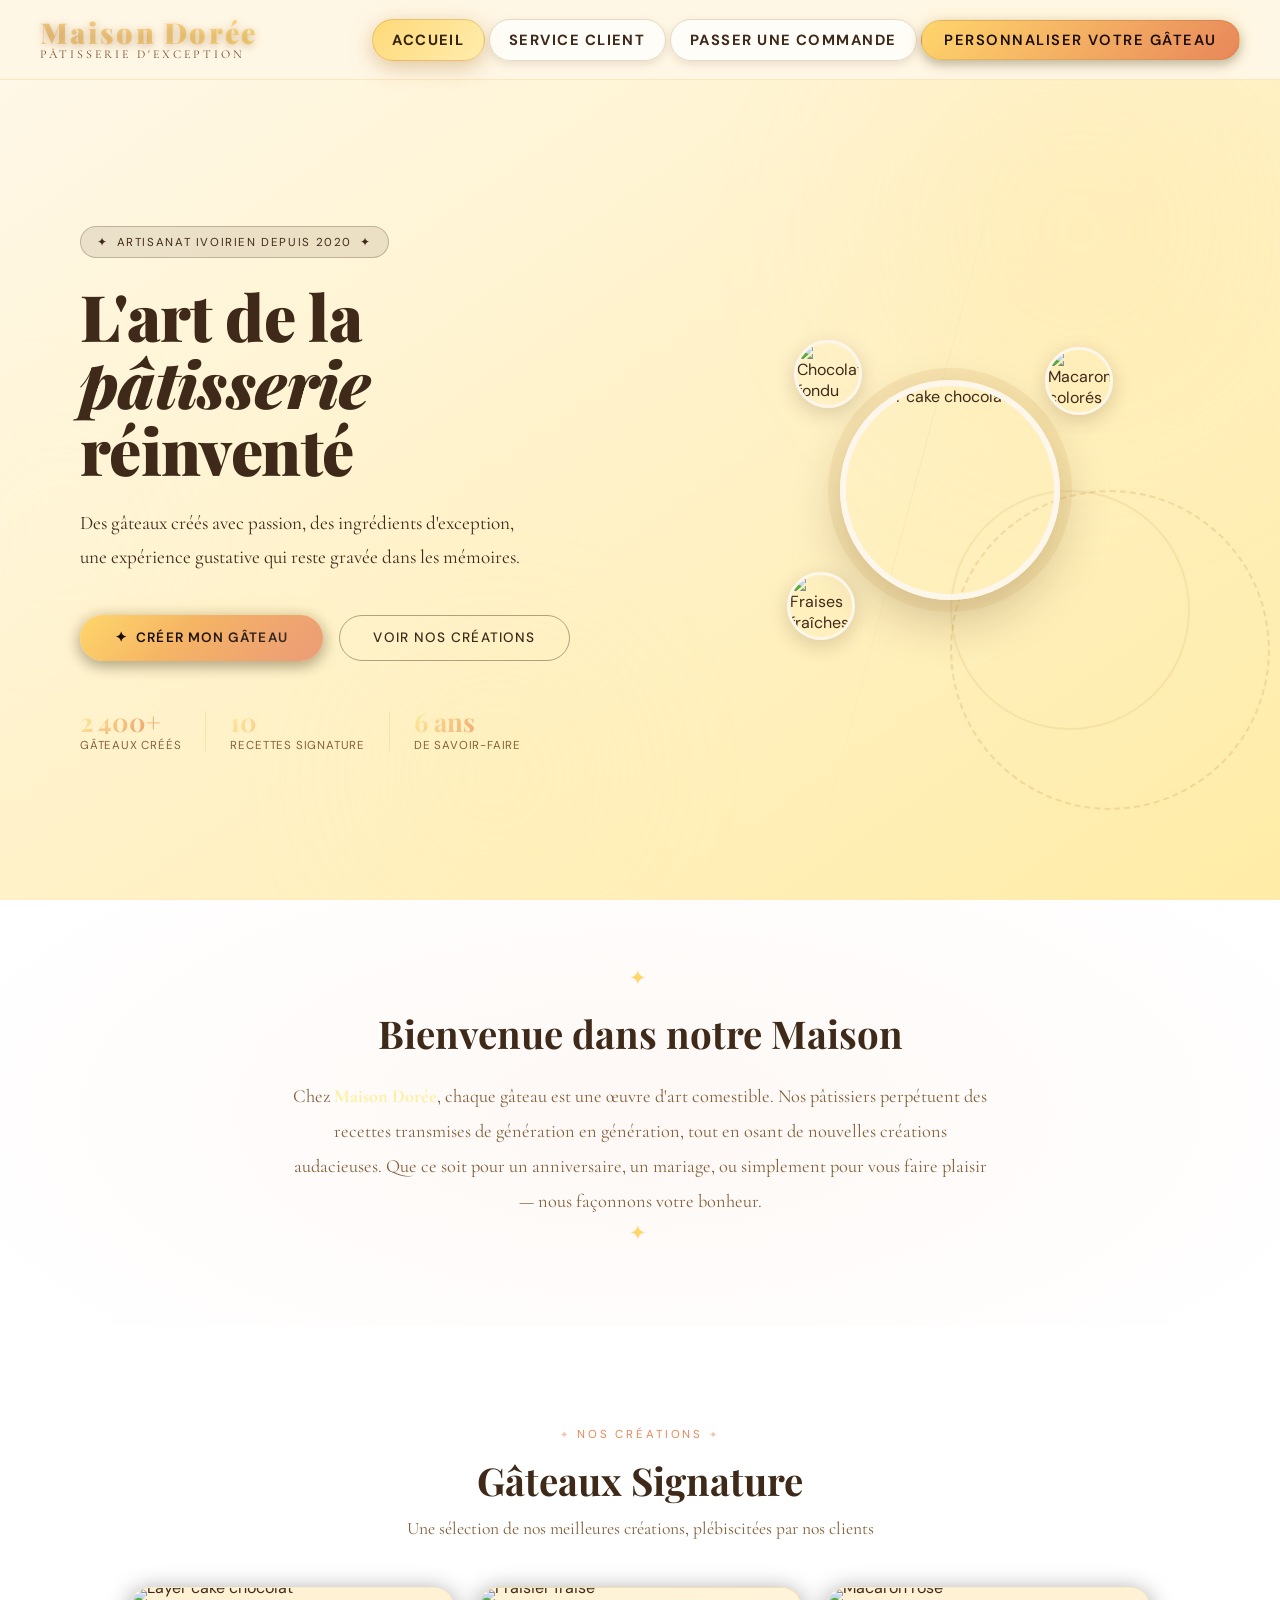
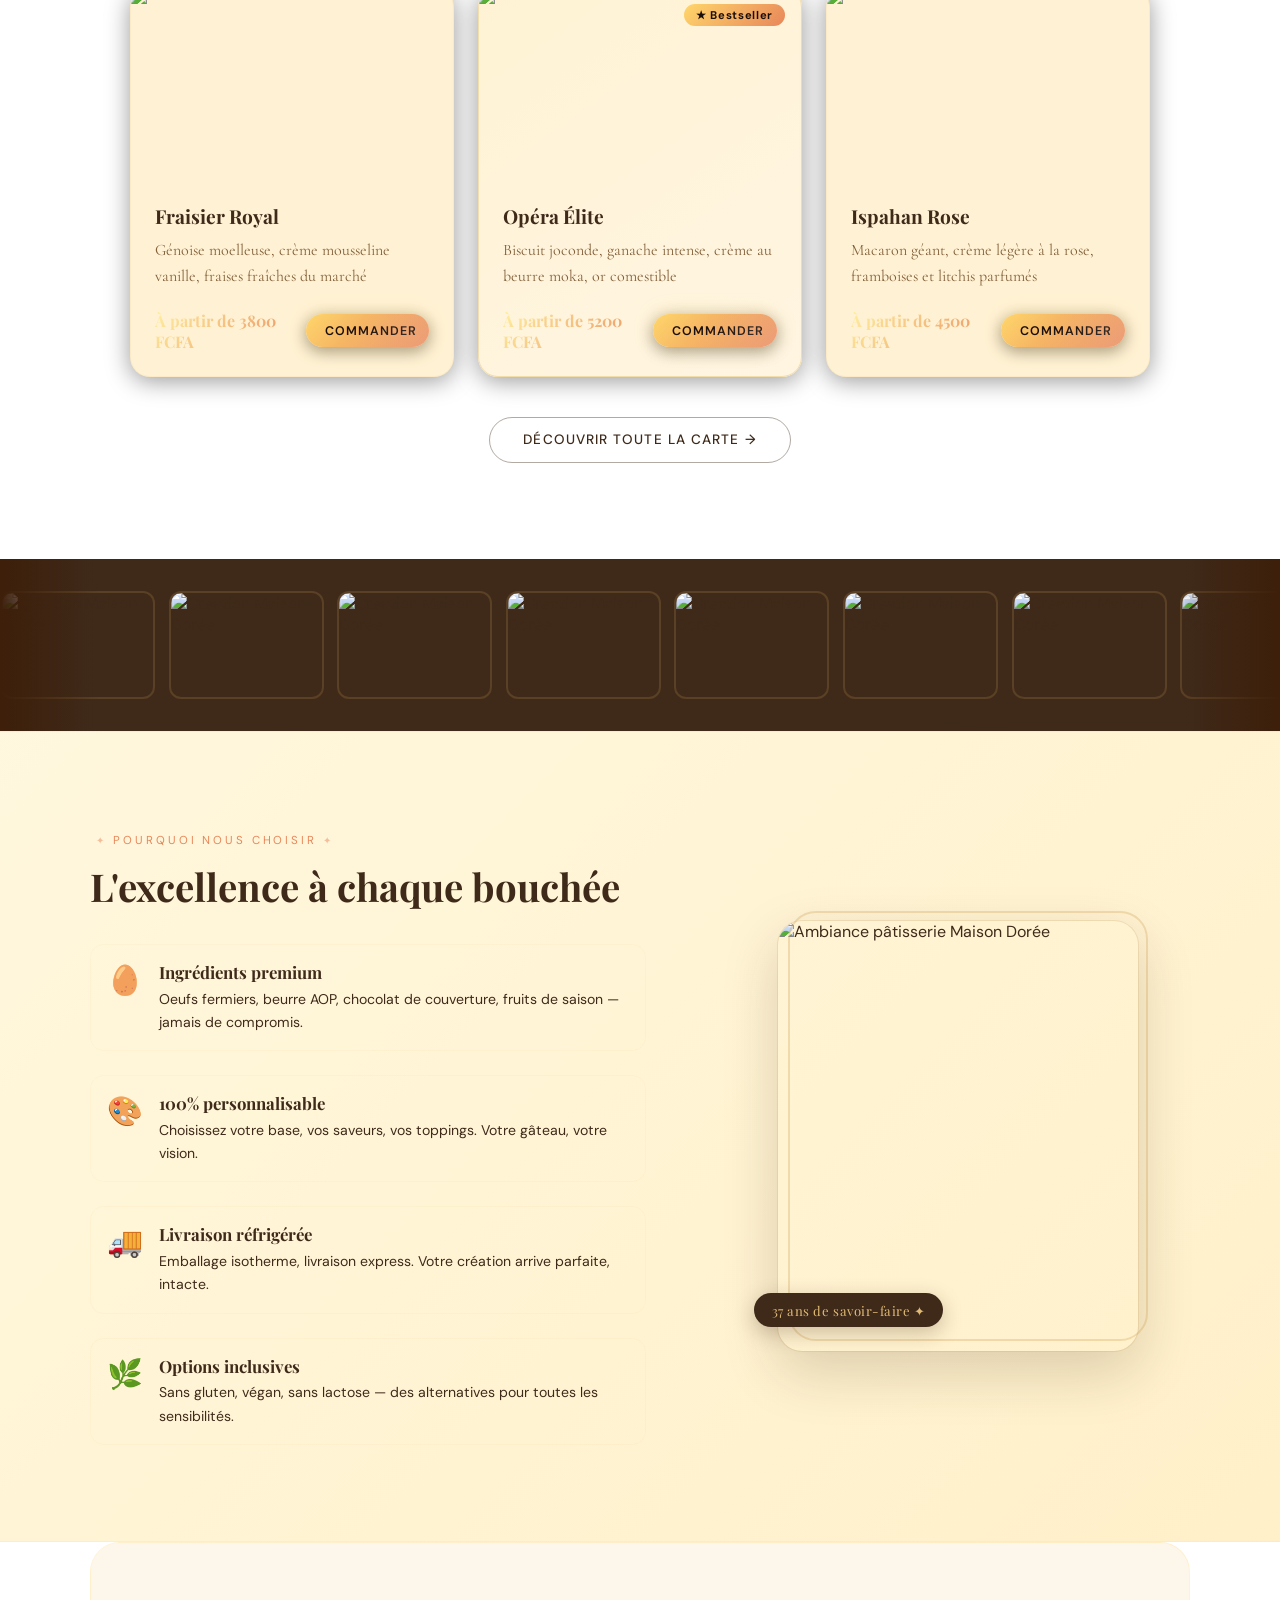
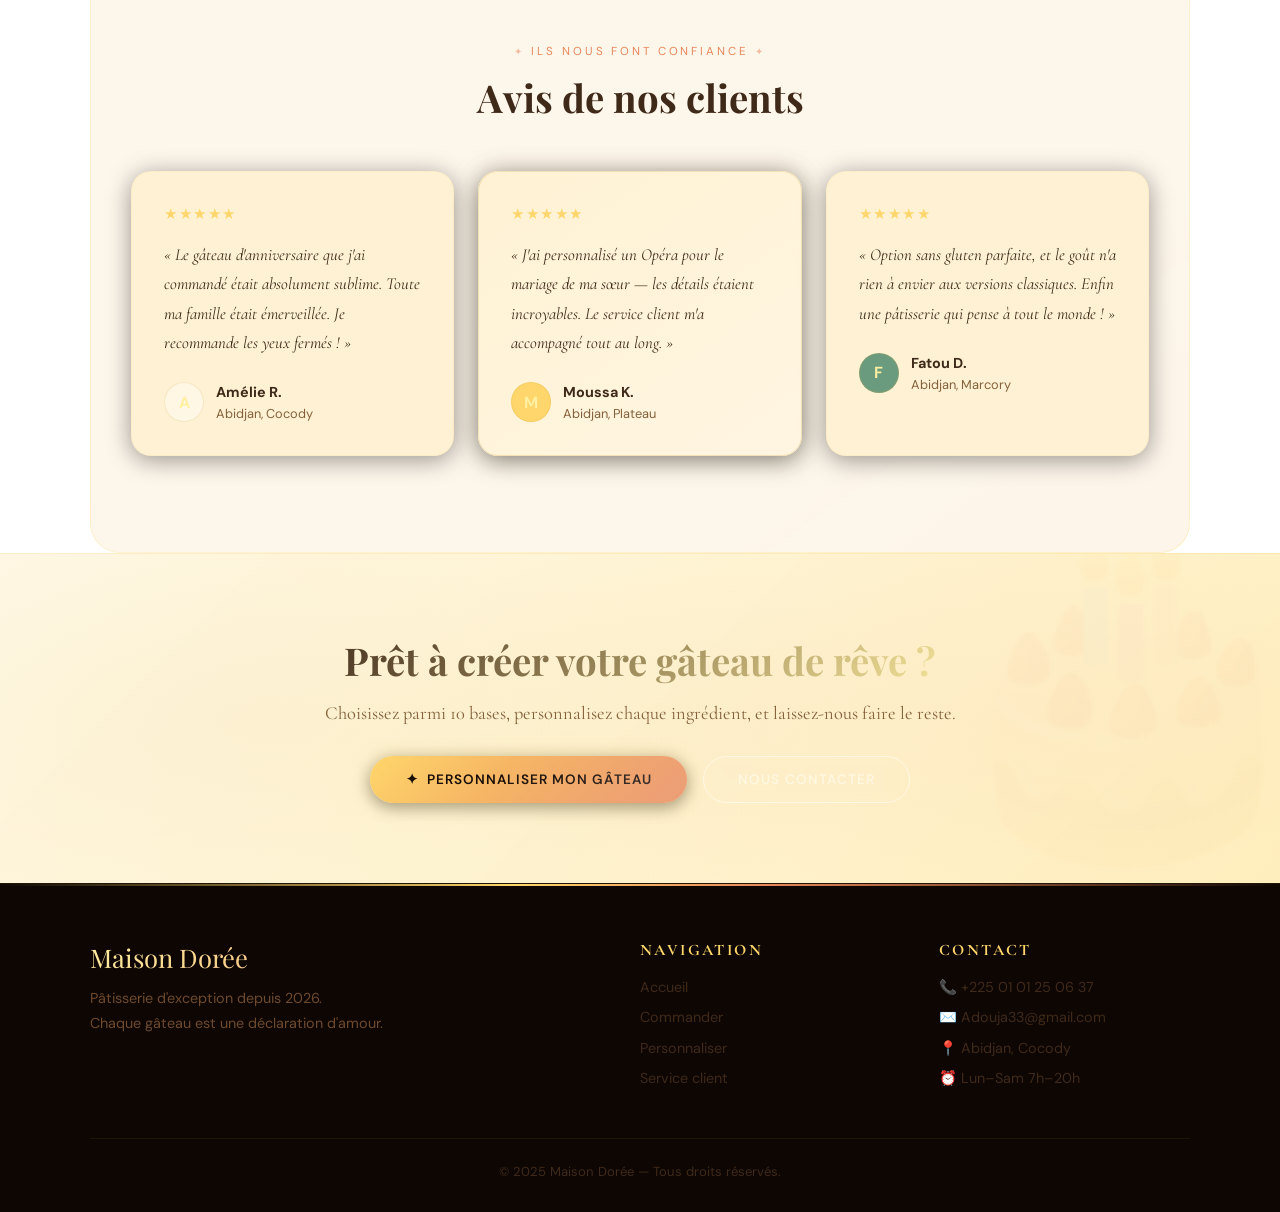
==== commit 28ae747d: "Add files via upload" ====
--- a/index.html
+++ b/index.html
@@ -89,10 +89,13 @@
 
   <!-- ── bienvenu───── -->
   <section class="welcome-section">
+    <video class="welcome-video" autoplay muted loop playsinline>
+      <source src="fond1.mp4" type="video/mp4">
+    </video>
     <div class="welcome-inner">
       <div class="welcome-deco">✦</div>
-      <h2 style="color: burlywood;">Bienvenue dans notre Maison</h2>
-      <p style="color:whitesmoke">
+      <h2>Bienvenue dans notre Maison</h2>
+      <p>
         Chez <strong>Maison Dorée</strong>, chaque gâteau est une œuvre d'art comestible. 
         Nos pâtissiers perpétuent des recettes transmises de génération en génération, 
         tout en osant de nouvelles créations audacieuses. Que ce soit pour un anniversaire, 
--- a/style.css
+++ b/style.css
@@ -1,36 +1,77 @@
-@import url('https://fonts.googleapis.com/css2?family=Playfair+Display:ital,wght@0,400;0,700;0,900;1,400&family=Cormorant+Garamond:wght@300;400;500&family=DM+Sans:wght@300;400;500&display=swap');
+@import url('https://fonts.googleapis.com/css2?family=Playfair+Display:ital,wght@0,400;0,700;0,900;1,400&family=Cormorant+Garamond:ital,wght@0,300;0,400;0,500;1,400&family=DM+Sans:wght@300;400;500&display=swap');
+
+/* ═══════════════════════════════════════════════════
+   MAISON DORÉE — Palette "Velours & Or de Nuit"
+   ═══════════════════════════════════════════════════
+   Concept : fond chocolat noir profond, or cuivré
+   lumineux, abricot chaud, accents emeraude. Premium,
+   dramatique, inoubliable.
+   ═══════════════════════════════════════════════════ */
 
 :root {
-  --cream: #FDF6EC;
-  --warm-white: #FFFDF8;
-  --gold: #C9974A;
-  --gold-light: #E8C27A;
-  --gold-dark: #8B6430;
-  --chocolate: #3D1F0A;
-  --chocolate-mid: #6B3A1F;
-  --chocolate-light: #A0622A;
-  --rose: #E8A0A0;
-  --rose-light: #F5D5D5;
-  --sage: #8FA888;
-  --text-dark: #2C1810;
-  --text-mid: #5C3D2E;
-  --text-light: #9B7B6A;
-  --shadow-gold: rgba(201,151,74,0.25);
-  --shadow-chocolate: rgba(61,31,10,0.15);
-}
-
+  /* ── FONDS VANILLE / CANDY ── */
+  --cream:      #FFF8E4;          /* fond principal : blanc vanille */
+  --warm-white: #FFFBF2;          /* fond légèrement plus chaud */
+  --surface:    #FFF2D4;          /* cartes / surfaces */
+  --surface-2:  #FFF5E1;          /* cartes hover / élévation 2 */
+  --surface-3:  #FFF8E8;          /* sidebar, résumés */
+
+  /* ── JAUNE BONBON ── */
+  --gold:       #FFD66B;          /* couleur accent bonbon */
+  --gold-light: #FFEFA0;          /* accent clair */
+  --gold-dark:  #D2A444;          /* accent profond */
+  --gold-glow:  rgba(255,214,107,0.26);  /* lueur douce */
+
+  /* ── ABRICOT / ACCENT CHAUD ── */
+  --apricot:    #E8875A;          /* accent secondaire chaud */
+  --apricot-light: rgba(232,135,90,0.15);
+
+  /* ── TEXTES ── */
+  --text-dark:  #3F2A1A;          /* texte principal : brun foncé (lisibilité) */
+  --text-mid:   #6E4A2E;          /* texte secondaire : brun moyen */
+  --text-light: #83603A;          /* texte secondaire clair mais contrasté */
+
+  /* ── COMPATIBILITÉ (anciennes vars → redirigées) ── */
+  --chocolate:        var(--text-dark);
+  --chocolate-mid:    var(--text-mid);
+  --chocolate-light:  var(--gold-light);
+  --rose:             #C47A8A;
+  --rose-light:       rgba(196,122,138,0.15);
+  --sage:             #6A9B7E;
+
+  /* ── OMBRES ── */
+  --shadow-gold:      rgba(212,168,67,0.30);
+  --shadow-chocolate: rgba(0,0,0,0.50);
+}
+
+/* ─── RESET & BASE ─────────────────────────────── */
 *, *::before, *::after { box-sizing: border-box; margin: 0; padding: 0; }
-
 html { scroll-behavior: smooth; }
+
+/* Réduction des animations pour performance */
+@media (prefers-reduced-motion: reduce) {
+  *, *::before, *::after {
+    animation-duration: 0.01ms !important;
+    animation-iteration-count: 1 !important;
+    transition-duration: 0.01ms !important;
+  }
+}
 
 body {
   font-family: 'DM Sans', sans-serif;
-  background: var(--cream);
+  background: linear-gradient(145deg, rgba(255,248,228,1), rgba(255,243,162,0.95));
   color: var(--text-dark);
   overflow-x: hidden;
-}
-
-/* ─── NAVBAR ─────────────────────────────────── */
+  background-image: none;
+}
+
+/* ─── SCROLLBAR ────────────────────────────────── */
+::-webkit-scrollbar { width: 6px; }
+::-webkit-scrollbar-track { background: var(--cream); }
+::-webkit-scrollbar-thumb { background: var(--gold-dark); border-radius: 3px; }
+::-webkit-scrollbar-thumb:hover { background: var(--gold); }
+
+/* ─── NAVBAR ────────────────────────────────────── */
 .navbar {
   position: fixed;
   top: 0;
@@ -41,12 +82,16 @@
   display: flex;
   align-items: center;
   justify-content: space-between;
-  background: rgba(253,246,236,0.92);
-  backdrop-filter: blur(14px);
-  border-bottom: 1px solid rgba(201,151,74,0.18);
-  transition: box-shadow 0.3s;
-}
-.navbar.scrolled { box-shadow: 0 4px 32px var(--shadow-chocolate); }
+  background: rgba(255, 247, 228, 0.93);
+  backdrop-filter: blur(18px);
+  -webkit-backdrop-filter: blur(18px);
+  border-bottom: 1px solid rgba(255, 204, 108, 0.35);
+  transition: box-shadow 0.4s, background 0.4s;
+}
+.navbar.scrolled {
+  background: rgba(255, 245, 215, 0.97);
+  box-shadow: 0 4px 25px rgba(110,70,30,0.25);
+}
 
 .nav-logo {
   display: flex;
@@ -56,18 +101,36 @@
 }
 .nav-logo-name {
   font-family: 'Playfair Display', serif;
-  font-size: 1.4rem;
+  font-size: 1.8rem;
   font-weight: 900;
-  color: var(--chocolate);
-  letter-spacing: 0.04em;
+  color: #8C4A16;
+  letter-spacing: 0.08em;
   line-height: 1;
+  background: linear-gradient(90deg, #F4CE88, #FFD97C, #F4CE88);
+  background-clip: text;
+  -webkit-background-clip: text;
+  -webkit-text-fill-color: transparent;
+  text-shadow: 0 2px 8px rgba(142, 88, 34, 0.4);
+  background-size: 200% auto;
+  -webkit-background-clip: text;
+  -webkit-text-fill-color: transparent;
+  background-clip: text;
+  animation: shimmer 4s linear infinite;
+}
+@keyframes shimmer {
+  from { background-position: 0% center; }
+  to   { background-position: 200% center; }
 }
 .nav-logo-tagline {
   font-family: 'Cormorant Garamond', serif;
-  font-size: 0.7rem;
-  color: var(--gold);
+  font-size: 0.75rem;
+  color: #6F3E16;
   letter-spacing: 0.25em;
   text-transform: uppercase;
+  opacity: 0.95;
+}
+.nav-logo:hover .nav-logo-tagline {
+  color: #5A3711;
 }
 
 .nav-links {
@@ -76,33 +139,49 @@
   gap: 0.25rem;
   list-style: none;
 }
-
 .nav-links a {
   font-family: 'DM Sans', sans-serif;
-  font-size: 0.82rem;
-  font-weight: 500;
-  color: var(--text-mid);
+  font-size: 0.92rem;
+  font-weight: 700;
+  color: #3F2A1A;
   text-decoration: none;
-  padding: 0.55rem 1.1rem;
+  padding: 0.65rem 1.2rem;
   border-radius: 50px;
-  letter-spacing: 0.04em;
-  text-transform: uppercase;
-  transition: background 0.2s, color 0.2s;
-  position: relative;
-}
-.nav-links a:hover { background: var(--gold-light); color: var(--chocolate); }
-.nav-links a.active { background: var(--chocolate); color: var(--cream); }
+  letter-spacing: 0.1em;
+  text-transform: uppercase;
+  background: rgba(255, 255, 255, 0.7);
+  border: 1px solid rgba(160, 112, 50, 0.25);
+  box-shadow: 0 3px 10px rgba(101, 56, 19, 0.14);
+  transition: background 0.25s, color 0.25s, transform 0.25s, box-shadow 0.25s;
+}
+.nav-links a:hover,
+.nav-links a:focus {
+  background: rgba(255, 255, 255, 0.95);
+  color: #6E4A2E;
+  transform: translateY(-2px);
+  box-shadow: 0 5px 20px rgba(101,56,19,0.25);
+}
+.nav-links a.active {
+  background: linear-gradient(135deg, rgba(255,214,107,0.9), rgba(255,236,167,0.9));
+  color: #36230E;
+  border: 1px solid rgba(195, 124, 37, 0.35);
+  box-shadow: 0 6px 22px rgba(166, 103, 27, 0.35); 
+}
 
 .nav-cta {
-  background: var(--gold) !important;
-  color: var(--cream) !important;
+  background: linear-gradient(135deg, var(--gold), var(--apricot)) !important;
+  color: #1A0E08 !important;
   border-radius: 50px !important;
   padding: 0.55rem 1.4rem !important;
-  font-weight: 500 !important;
-  box-shadow: 0 2px 12px var(--shadow-gold);
-  transition: background 0.2s, transform 0.15s !important;
-}
-.nav-cta:hover { background: var(--gold-dark) !important; transform: translateY(-1px); }
+  font-weight: 600 !important;
+  box-shadow: 0 0 20px var(--gold-glow), 0 4px 12px rgba(0,0,0,0.3) !important;
+  transition: transform 0.2s, box-shadow 0.2s !important;
+  -webkit-text-fill-color: #1A0E08 !important;
+}
+.nav-cta:hover {
+  transform: translateY(-2px) !important;
+  box-shadow: 0 0 32px rgba(212,168,67,0.45), 0 8px 20px rgba(0,0,0,0.4) !important;
+}
 
 .nav-hamburger {
   display: none;
@@ -115,7 +194,7 @@
   display: block;
   width: 24px;
   height: 2px;
-  background: var(--chocolate);
+  background: var(--gold);
   border-radius: 2px;
   transition: all 0.3s;
 }
@@ -125,77 +204,147 @@
   display: inline-flex;
   align-items: center;
   gap: 0.5rem;
-  background: var(--gold);
-  color: var(--cream);
+  background: linear-gradient(135deg, var(--gold) 0%, var(--apricot) 100%);
+  color: #1A0E08;
   font-family: 'DM Sans', sans-serif;
-  font-size: 0.88rem;
-  font-weight: 500;
-  letter-spacing: 0.06em;
+  font-size: 0.85rem;
+  font-weight: 600;
+  letter-spacing: 0.08em;
   text-transform: uppercase;
   text-decoration: none;
   padding: 0.9rem 2.2rem;
   border-radius: 50px;
   border: none;
   cursor: pointer;
-  box-shadow: 0 4px 20px var(--shadow-gold);
-  transition: background 0.2s, transform 0.15s, box-shadow 0.2s;
-}
-.btn-primary:hover { background: var(--gold-dark); transform: translateY(-2px); box-shadow: 0 8px 28px var(--shadow-gold); }
+  box-shadow: 0 0 20px var(--gold-glow), 0 4px 16px rgba(0,0,0,0.4);
+  transition: transform 0.2s, box-shadow 0.2s, filter 0.2s;
+  position: relative;
+  overflow: hidden;
+}
+.btn-primary::after {
+  content: '';
+  position: absolute;
+  inset: 0;
+  background: linear-gradient(135deg, transparent 40%, rgba(255,255,255,0.18) 100%);
+  pointer-events: none;
+}
+.btn-primary:hover {
+  transform: translateY(-3px);
+  box-shadow: 0 0 36px rgba(212,168,67,0.5), 0 8px 24px rgba(0,0,0,0.5);
+  filter: brightness(1.08);
+}
 
 .btn-outline {
   display: inline-flex;
   align-items: center;
   gap: 0.5rem;
   background: transparent;
-  color: var(--chocolate);
+  color: var(--text-dark);
   font-family: 'DM Sans', sans-serif;
-  font-size: 0.88rem;
+  font-size: 0.85rem;
   font-weight: 500;
-  letter-spacing: 0.06em;
+  letter-spacing: 0.08em;
   text-transform: uppercase;
   text-decoration: none;
   padding: 0.85rem 2.1rem;
   border-radius: 50px;
-  border: 2px solid var(--gold);
+  border: 1.5px solid rgba(63,42,26,0.4);
   cursor: pointer;
-  transition: background 0.2s, color 0.2s, transform 0.15s;
-}
-.btn-outline:hover { background: var(--gold); color: var(--cream); transform: translateY(-2px); }
+  transition: background 0.25s, color 0.25s, transform 0.2s, box-shadow 0.25s;
+  backdrop-filter: blur(4px);
+}
+.btn-outline:hover {
+  background: rgba(63,42,26,0.12);
+  border-color: var(--text-dark);
+  color: var(--text-dark);
+  transform: translateY(-2px);
+  box-shadow: 0 0 20px rgba(63,42,26,0.2);
+}
 
 /* ─── PAGE HEADER (inner pages) ──────────────── */
 .page-header {
   margin-top: 80px;
   padding: 5rem 2.5rem 3.5rem;
-  background: linear-gradient(135deg, var(--chocolate) 0%, var(--chocolate-mid) 60%, var(--gold-dark) 100%);
+  background: linear-gradient(135deg, rgba(255,247,232,0.95), rgba(255,239,196,0.95));
   text-align: center;
   position: relative;
   overflow: hidden;
 }
+/* lignes dorées rayonnantes */
 .page-header::before {
   content: '';
   position: absolute;
   inset: 0;
-  background: url("data:image/svg+xml,%3Csvg width='60' height='60' viewBox='0 0 60 60' xmlns='http://www.w3.org/2000/svg'%3E%3Cg fill='none' fill-rule='evenodd'%3E%3Cg fill='%23C9974A' fill-opacity='0.08'%3E%3Cpath d='M36 34v-4h-2v4h-4v2h4v4h2v-4h4v-2h-4zm0-30V0h-2v4h-4v2h4v4h2V6h4V4h-4zM6 34v-4H4v4H0v2h4v4h2v-4h4v-2H6zM6 4V0H4v4H0v2h4v4h2V6h4V4H6z'/%3E%3C/g%3E%3C/g%3E%3C/svg%3E");
+  background:
+    radial-gradient(ellipse 80% 60% at 50% 120%, rgba(212,168,67,0.18) 0%, transparent 70%),
+    url("data:image/svg+xml,%3Csvg width='60' height='60' viewBox='0 0 60 60' xmlns='http://www.w3.org/2000/svg'%3E%3Cg fill='none'%3E%3Cg fill='%23D4A843' fill-opacity='0.05'%3E%3Cpath d='M36 34v-4h-2v4h-4v2h4v4h2v-4h4v-2h-4zm0-30V0h-2v4h-4v2h4v4h2V6h4V4h-4zM6 34v-4H4v4H0v2h4v4h2v-4h4v-2H6zM6 4V0H4v4H0v2h4v4h2V6h4V4H6z'/%3E%3C/g%3E%3C/g%3E%3C/svg%3E");
+}
+.page-header::after {
+  content: '';
+  position: absolute;
+  bottom: 0; left: 0; right: 0;
+  height: 1px;
+  background: linear-gradient(90deg, transparent, var(--gold), transparent);
 }
 .page-header h1 {
   font-family: 'Playfair Display', serif;
   font-size: clamp(2rem, 5vw, 3.5rem);
-  color: var(--cream);
+  background: linear-gradient(135deg, var(--gold-light), var(--apricot));
+  -webkit-background-clip: text;
+  -webkit-text-fill-color: transparent;
+  background-clip: text;
   position: relative;
   margin-bottom: 0.75rem;
+  filter: drop-shadow(0 0 20px rgba(212,168,67,0.3));
 }
 .page-header p {
   font-family: 'Cormorant Garamond', serif;
   font-size: 1.2rem;
-  color: var(--gold-light);
-  position: relative;
-}
+  color: var(--text-mid);
+  position: relative;
+}
+
+/* ─── SECTION HEADER ─────────────────────────── */
+.section-header { text-align: center; margin-bottom: 3rem; }
+.section-eyebrow {
+  display: inline-block;
+  font-family: 'DM Sans', sans-serif;
+  font-size: 0.72rem;
+  letter-spacing: 0.25em;
+  text-transform: uppercase;
+  color: var(--apricot);
+  margin-bottom: 0.75rem;
+  position: relative;
+}
+.section-eyebrow::before,
+.section-eyebrow::after {
+  content: '✦';
+  margin: 0 0.6em;
+  opacity: 0.5;
+  font-size: 0.65rem;
+}
+.section-header h2 {
+  font-family: 'Playfair Display', serif;
+  font-size: clamp(1.8rem, 3vw, 2.6rem);
+  color: var(--text-dark);
+  margin-bottom: 0.75rem;
+}
+.section-header p { color: var(--text-light); font-family: 'Cormorant Garamond', serif; font-size: 1.1rem; }
 
 /* ─── FOOTER ──────────────────────────────────── */
 footer {
-  background: var(--chocolate);
-  color: var(--cream);
+  background: #0D0602;
+  color: var(--text-dark);
   padding: 3.5rem 2.5rem 2rem;
+  border-top: 1px solid rgba(212,168,67,0.1);
+  position: relative;
+}
+footer::before {
+  content: '';
+  position: absolute;
+  top: 0; left: 0; right: 0;
+  height: 2px;
+  background: linear-gradient(90deg, transparent 0%, var(--gold) 40%, var(--apricot) 60%, transparent 100%);
 }
 .footer-inner {
   max-width: 1100px;
@@ -208,37 +357,36 @@
 .footer-brand-name {
   font-family: 'Playfair Display', serif;
   font-size: 1.6rem;
-  color: var(--gold-light);
+  background: linear-gradient(135deg, var(--gold-light), var(--apricot));
+  -webkit-background-clip: text;
+  -webkit-text-fill-color: transparent;
+  background-clip: text;
   margin-bottom: 0.75rem;
 }
-.footer-brand-desc {
-  font-size: 0.9rem;
-  color: rgba(253,246,236,0.65);
-  line-height: 1.8;
-}
+.footer-brand-desc { font-size: 0.9rem; color: var(--text-mid); line-height: 1.8; }
 .footer-col h4 {
   font-family: 'Cormorant Garamond', serif;
   font-size: 1rem;
   color: var(--gold);
-  letter-spacing: 0.12em;
+  letter-spacing: 0.15em;
   text-transform: uppercase;
   margin-bottom: 1rem;
 }
 .footer-col ul { list-style: none; }
 .footer-col ul li { margin-bottom: 0.6rem; }
 .footer-col ul li a {
-  color: rgba(253,246,236,0.65);
+  color: var(--text-dark);
   text-decoration: none;
   font-size: 0.9rem;
   transition: color 0.2s;
 }
 .footer-col ul li a:hover { color: var(--gold-light); }
 .footer-bottom {
-  border-top: 1px solid rgba(201,151,74,0.2);
+  border-top: 1px solid rgba(212,168,67,0.08);
   padding-top: 1.5rem;
   text-align: center;
   font-size: 0.82rem;
-  color: rgba(253,246,236,0.4);
+  color: var(--text-dark);
   max-width: 1100px;
   margin: 0 auto;
 }
@@ -248,13 +396,13 @@
   position: fixed;
   bottom: 2rem;
   right: 2rem;
-  background: var(--chocolate);
-  color: var(--cream);
+  background: var(--surface-2);
+  color: var(--text-dark);
   padding: 1rem 1.5rem;
   border-radius: 12px;
   font-size: 0.9rem;
-  border-left: 4px solid var(--gold);
-  box-shadow: 0 8px 32px rgba(0,0,0,0.25);
+  border-left: 3px solid var(--gold);
+  box-shadow: 0 8px 40px rgba(0,0,0,0.6), 0 0 20px rgba(212,168,67,0.15);
   z-index: 9999;
   transform: translateY(100px);
   opacity: 0;
@@ -262,9 +410,28 @@
 }
 .toast.show { transform: translateY(0); opacity: 1; }
 
+/* ─── SCROLLING GLOW DIVIDER ─────────────────── */
+.glow-divider {
+  height: 1px;
+  background: linear-gradient(90deg, transparent, var(--gold-dark), var(--apricot), var(--gold-dark), transparent);
+  opacity: 0.4;
+  margin: 0;
+}
+
 /* ─── RESPONSIVE ──────────────────────────────── */
 @media (max-width: 768px) {
-  .nav-links { display: none; flex-direction: column; position: absolute; top: 80px; left: 0; width: 100%; background: var(--cream); padding: 1rem; border-bottom: 1px solid var(--gold-light); gap: 0.25rem; }
+  .nav-links {
+    display: none;
+    flex-direction: column;
+    position: absolute;
+    top: 80px; left: 0;
+    width: 100%;
+    background: rgba(15,8,3,0.98);
+    backdrop-filter: blur(20px);
+    padding: 1rem;
+    border-bottom: 1px solid rgba(212,168,67,0.15);
+    gap: 0.25rem;
+  }
   .nav-links.open { display: flex; }
   .nav-hamburger { display: flex; }
   .footer-inner { grid-template-columns: 1fr; gap: 2rem; }
--- a/index.css
+++ b/index.css
@@ -1,4 +1,4 @@
-/* ─── HERO ── */
+/* ─── HERO ─────────────────────────────────────── */
 .hero {
   margin-top: 80px;
   min-height: calc(100vh - 80px);
@@ -8,58 +8,87 @@
   padding: 4rem 2.5rem 4rem 5rem;
   position: relative;
   overflow: hidden;
-  background: linear-gradient(145deg, var(--warm-white) 0%, var(--cream) 60%, rgba(201,151,74,0.08) 100%);
+  background: linear-gradient(145deg, rgba(255, 247, 230, 0.95), rgba(255, 235, 162, 0.95));
+  border-bottom: 1px solid rgba(255, 202, 112, 0.25);
 }
 
 .hero-bg { position: absolute; inset: 0; pointer-events: none; }
+.iv-deco-float {
+  display: none !important;
+}
 .hero-circle {
   position: absolute;
   border-radius: 50%;
-  opacity: 0.35;
-  filter: blur(60px);
-}
-.hero-circle-1 { width: 500px; height: 500px; background: radial-gradient(circle, var(--gold-light), transparent); top: -100px; right: -100px; animation: float1 8s ease-in-out infinite; }
-.hero-circle-2 { width: 300px; height: 300px; background: radial-gradient(circle, var(--rose-light), transparent); bottom: 0; left: 30%; animation: float2 10s ease-in-out infinite; }
-.hero-circle-3 { width: 200px; height: 200px; background: radial-gradient(circle, rgba(143,168,136,0.4), transparent); top: 40%; left: -50px; animation: float1 12s ease-in-out infinite reverse; }
+  opacity: 0.5;
+  filter: blur(70px);
+}
+.hero-circle-1 {
+  width: 600px; height: 600px;
+  background: radial-gradient(circle, rgba(255,216,116,0.35), transparent 70%);
+  top: -150px; right: -100px;
+  animation: float1 8s ease-in-out infinite;
+}
+.hero-circle-2 {
+  width: 350px; height: 350px;
+  background: radial-gradient(circle, rgba(255,235,160,0.32), transparent 70%);
+  bottom: -50px; left: 25%;
+  animation: float2 10s ease-in-out infinite;
+}
+.hero-circle-3 {
+  width: 250px; height: 250px;
+  background: radial-gradient(circle, rgba(255,247,226,0.28), transparent 70%);
+  top: 40%; left: -60px;
+  animation: float1 12s ease-in-out infinite reverse;
+}
+/* ligne dorée diagonale décorative */
+.hero-bg::after {
+  content: '';
+  position: absolute;
+  top: 0; right: 20%;
+  width: 1px; height: 100%;
+  background: linear-gradient(180deg, transparent, rgba(212,168,67,0.12), transparent);
+  transform: rotate(15deg);
+  transform-origin: top;
+}
 
 @keyframes float1 { 0%,100% { transform: translateY(0) scale(1); } 50% { transform: translateY(-30px) scale(1.05); } }
 @keyframes float2 { 0%,100% { transform: translateY(0) scale(1); } 50% { transform: translateY(20px) scale(0.95); } }
 
 .hero-content { position: relative; z-index: 1; animation: slideUp 0.9s cubic-bezier(0.22,1,0.36,1) both; }
-
 @keyframes slideUp { from { opacity:0; transform:translateY(40px); } to { opacity:1; transform:translateY(0); } }
 
 .hero-badge {
   display: inline-flex;
   align-items: center;
   gap: 0.5rem;
-  background: var(--chocolate);
-  color: var(--gold-light);
+  background: rgba(63,42,26,0.1);
+  color: var(--text-dark);
   font-family: 'DM Sans', sans-serif;
-  font-size: 0.75rem;
-  letter-spacing: 0.1em;
+  font-size: 0.72rem;
+  letter-spacing: 0.14em;
   text-transform: uppercase;
   padding: 0.45rem 1rem;
   border-radius: 50px;
+  border: 1px solid rgba(63,42,26,0.25);
   margin-bottom: 1.5rem;
+  backdrop-filter: blur(4px);
 }
 
 .hero-title {
   font-family: 'Playfair Display', serif;
   font-size: clamp(2.8rem, 5vw, 5rem);
   font-weight: 900;
-  color: var(--chocolate);
+  color: var(--text-dark);
   line-height: 1.05;
   margin-bottom: 1.5rem;
   letter-spacing: -0.01em;
 }
-.hero-title em { font-style: italic; color: var(--gold); }
 
 .hero-subtitle {
   font-family: 'Cormorant Garamond', serif;
   font-size: 1.2rem;
-  color: var(--text-mid);
-  line-height: 1.7;
+  color: var(--text-dark);
+  line-height: 1.75;
   margin-bottom: 2.5rem;
   max-width: 480px;
 }
@@ -68,11 +97,20 @@
 
 .hero-stats { display: flex; align-items: center; gap: 1.5rem; }
 .hero-stat { display: flex; flex-direction: column; }
-.stat-number { font-family: 'Playfair Display', serif; font-size: 1.6rem; font-weight: 700; color: var(--chocolate); line-height: 1; }
-.stat-label { font-size: 0.75rem; color: var(--text-light); text-transform: uppercase; letter-spacing: 0.05em; margin-top: 0.2rem; }
-.stat-divider { width: 1px; height: 40px; background: var(--gold-light); }
-
-/* ─── HERO VISUAL ─── */
+.stat-number {
+  font-family: 'Playfair Display', serif;
+  font-size: 1.6rem;
+  font-weight: 700;
+  background: linear-gradient(135deg, var(--gold-light), var(--apricot));
+  -webkit-background-clip: text;
+  -webkit-text-fill-color: transparent;
+  background-clip: text;
+  line-height: 1;
+}
+.stat-label { font-size: 0.72rem; color: var(--text-light); text-transform: uppercase; letter-spacing: 0.07em; margin-top: 0.2rem; }
+.stat-divider { width: 1px; height: 40px; background: rgba(212,168,67,0.2); }
+
+/* ─── HERO VISUAL ─────────────────────────────── */
 .hero-visual {
   display: flex;
   align-items: center;
@@ -81,7 +119,6 @@
   z-index: 1;
   animation: fadeIn 1.2s ease both 0.3s;
 }
-
 @keyframes fadeIn { from { opacity:0; transform:scale(0.9); } to { opacity:1; transform:scale(1); } }
 
 .cake-showcase { position: relative; width: 340px; height: 340px; }
@@ -91,11 +128,11 @@
   border-radius: 50%;
   top: 50%; left: 50%;
   transform: translate(-50%, -50%);
-  border: 2px solid;
+  border: 1px solid;
   animation: spin 20s linear infinite;
 }
-.cake-ring-outer { width: 320px; height: 320px; border-color: rgba(201,151,74,0.2); border-style: dashed; }
-.cake-ring-mid { width: 250px; height: 250px; border-color: rgba(201,151,74,0.3); animation-direction: reverse; animation-duration: 14s; }
+.cake-ring-outer { width: 320px; height: 320px; border-color: rgba(212,168,67,0.15); border-style: dashed; }
+.cake-ring-mid   { width: 250px; height: 250px; border-color: rgba(232,135,90,0.15); animation-direction: reverse; animation-duration: 14s; }
 
 @keyframes spin { to { transform: translate(-50%,-50%) rotate(360deg); } }
 
@@ -103,25 +140,31 @@
   position: absolute; top: 50%; left: 50%;
   transform: translate(-50%,-50%);
   width: 160px; height: 160px;
-  background: var(--cream);
+  background: linear-gradient(135deg, var(--surface), var(--surface-2));
   border-radius: 50%;
   display: flex; align-items: center; justify-content: center;
-  box-shadow: 0 20px 60px var(--shadow-chocolate), 0 4px 20px var(--shadow-gold);
+  box-shadow:
+    0 0 0 1px rgba(212,168,67,0.2),
+    0 20px 60px rgba(0,0,0,0.6),
+    0 0 40px rgba(212,168,67,0.1);
   animation: pulse 3s ease-in-out infinite;
 }
-@keyframes pulse { 0%,100%{box-shadow:0 20px 60px rgba(61,31,10,0.15),0 4px 20px rgba(201,151,74,0.25);} 50%{box-shadow:0 24px 70px rgba(61,31,10,0.2),0 8px 30px rgba(201,151,74,0.4);} }
+@keyframes pulse {
+  0%,100% { box-shadow: 0 0 0 1px rgba(212,168,67,0.2), 0 20px 60px rgba(0,0,0,0.6), 0 0 40px rgba(212,168,67,0.1); }
+  50%      { box-shadow: 0 0 0 1px rgba(212,168,67,0.4), 0 24px 70px rgba(0,0,0,0.7), 0 0 60px rgba(212,168,67,0.2); }
+}
 .cake-emoji { font-size: 5rem; line-height: 1; animation: float1 4s ease-in-out infinite; }
 
 .floating-tag {
   position: absolute;
-  background: white;
+  background: rgba(26,14,8,0.85);
+  backdrop-filter: blur(12px);
   border-radius: 50px;
   padding: 0.45rem 1rem;
-  font-size: 0.78rem;
+  font-size: 0.75rem;
   font-weight: 500;
-  color: var(--chocolate);
-  box-shadow: 0 4px 20px rgba(0,0,0,0.1);
-  border: 1px solid rgba(201,151,74,0.2);
+  color: var(--text-mid);
+  box-shadow: 0 4px 20px rgba(0,0,0,0.4), 0 0 0 1px rgba(212,168,67,0.15);
   white-space: nowrap;
   animation: floatTag 5s ease-in-out infinite;
 }
@@ -131,61 +174,54 @@
 
 @keyframes floatTag { 0%,100%{transform:translateY(0);} 50%{transform:translateY(-8px);} }
 
-/* ─── WELCOME SECTION ─── */
+/* ─── WELCOME SECTION ─────────────────────────── */
 .welcome-section {
-  background-image: url(wsection.jpeg);
-  background-size: contain;
+  background: linear-gradient(135deg, rgba(255,248,235,0.95), rgba(255,240,206,0.95)), ;
   padding: 4rem 2.5rem;
+  position: relative;
+  overflow: hidden;
+}
+.welcome-video {
+  position: absolute;
+  top: 0;
+  left: 0;
+  width: 100%;
+  height: 100%;
+  object-fit: cover;
+  opacity: 0.7;
+  z-index: 0;
+}
+.welcome-inner {
+  position: relative;
+  z-index: 2;
+}
+.welcome-section::before {
+  content: '';
+  position: absolute;
+  inset: 0;
+  background: radial-gradient(ellipse 60% 80% at 50% 50%, rgba(232,135,90,0.06), transparent);
+  z-index: 1;
 }
 .welcome-inner {
   max-width: 700px;
   margin: 0 auto;
   text-align: center;
-}
-.welcome-deco {
-  font-size: 1.5rem;
-  color: var(--gold);
-  margin-bottom: 1rem;
-}
+  position: relative;
+}
+.welcome-deco { font-size: 1.3rem; color: var(--gold); margin-bottom: 1rem; letter-spacing: 0.2em; }
 .welcome-inner h2 {
   font-family: 'Playfair Display', serif;
   font-size: clamp(1.8rem, 3vw, 2.8rem);
-  color: var(--cream);
+  color: var(--text-dark) !important;
   margin-bottom: 1.25rem;
 }
 .welcome-inner p {
   font-family: 'Cormorant Garamond', serif;
   font-size: 1.15rem;
-  color: rgba(253,246,236,0.75);
+  color: var(--text-light) !important;
   line-height: 1.9;
 }
-.welcome-inner strong { color: var(--gold-light); }
-
-/* ─── SECTION HEADER ─── */
-.section-header {
-  text-align: center;
-  margin-bottom: 3rem;
-}
-.section-eyebrow {
-  display: inline-block;
-  font-family: 'DM Sans', sans-serif;
-  font-size: 0.75rem;
-  letter-spacing: 0.2em;
-  text-transform: uppercase;
-  color: var(--gold);
-  margin-bottom: 0.75rem;
-}
-.section-header h2 {
-  font-family: 'Playfair Display', serif;
-  font-size: clamp(1.8rem, 3vw, 2.6rem);
-  color: var(--chocolate);
-  margin-bottom: 0.75rem;
-}
-.section-header p {
-  color: var(--text-light);
-  font-family: 'Cormorant Garamond', serif;
-  font-size: 1.1rem;
-}
+.welcome-inner strong { color: var(--gold-light) !important; }
 
 /* ─── SIGNATURE CAKES ─────────────────────────── */
 .signature-section {
@@ -201,37 +237,38 @@
 }
 
 .cake-card {
-  background: white;
+  background: var(--surface);
   border-radius: 20px;
   overflow: hidden;
-  border: 1px solid rgba(201,151,74,0.15);
-  box-shadow: 0 2px 20px var(--shadow-chocolate);
-  transition: transform 0.3s, box-shadow 0.3s;
+  border: 1px solid rgba(212,168,67,0.1);
+  box-shadow: 0 4px 24px rgba(0,0,0,0.4);
+  transition: transform 0.35s, box-shadow 0.35s, border-color 0.35s;
   position: relative;
   opacity: 0;
   transform: translateY(30px);
 }
-.cake-card.visible { opacity: 1; transform: translateY(0); transition: opacity 0.6s ease, transform 0.6s ease, box-shadow 0.3s; }
-.cake-card:hover { transform: translateY(-6px); box-shadow: 0 16px 40px var(--shadow-gold); }
-.cake-card.featured { border-color: var(--gold); }
+.cake-card.visible { opacity: 1; transform: translateY(0); transition: opacity 0.6s ease, transform 0.6s ease, box-shadow 0.35s, border-color 0.35s; }
+.cake-card:hover { transform: translateY(-8px); box-shadow: 0 20px 50px rgba(0,0,0,0.6), 0 0 30px rgba(212,168,67,0.1); border-color: rgba(212,168,67,0.25); }
+.cake-card.featured { border-color: rgba(212,168,67,0.3); background: linear-gradient(145deg, var(--surface), var(--surface-2)); }
 
 .cake-featured-badge {
   position: absolute;
   top: 1rem; right: 1rem;
-  background: var(--gold);
-  color: white;
-  font-size: 0.72rem;
-  font-weight: 600;
+  background: linear-gradient(135deg, var(--gold), var(--apricot));
+  color: #1A0E08;
+  font-size: 0.7rem;
+  font-weight: 700;
   padding: 0.25rem 0.75rem;
   border-radius: 50px;
-  letter-spacing: 0.05em;
+  letter-spacing: 0.06em;
+  z-index: 2;
 }
 
 .cake-card-icon {
   font-size: 4rem;
   text-align: center;
   padding: 2.5rem 1rem 1rem;
-  background: linear-gradient(180deg, var(--cream), white);
+  background: linear-gradient(180deg, var(--surface-2), var(--surface));
   line-height: 1;
 }
 
@@ -239,27 +276,36 @@
 .cake-card-body h3 {
   font-family: 'Playfair Display', serif;
   font-size: 1.2rem;
-  color: var(--chocolate);
+  color: var(--text-dark);
   margin-bottom: 0.5rem;
 }
 .cake-card-body p {
-  font-size: 0.88rem;
-  color: var(--text-light);
-  line-height: 1.6;
-  margin-bottom: 1.25rem;
   font-family: 'Cormorant Garamond', serif;
   font-size: 1rem;
+  color: var(--text-light);
+  line-height: 1.65;
+  margin-bottom: 1.25rem;
 }
 
 .cake-card-footer { display: flex; align-items: center; justify-content: space-between; }
-.cake-price { font-family: 'Playfair Display', serif; font-size: 1.05rem; color: var(--gold-dark); font-weight: 700; }
+.cake-price {
+  font-family: 'Playfair Display', serif;
+  font-size: 1rem;
+  background: linear-gradient(135deg, var(--gold-light), var(--apricot));
+  -webkit-background-clip: text;
+  -webkit-text-fill-color: transparent;
+  background-clip: text;
+  font-weight: 700;
+}
 
 .section-cta { text-align: center; margin-top: 2.5rem; }
 
 /* ─── WHY SECTION ─────────────────────────────── */
 .why-section {
-  background: linear-gradient(135deg, var(--cream) 0%, rgba(201,151,74,0.06) 100%);
+  background: linear-gradient(135deg, rgba(255,247,220,0.95), rgba(255,239,198,0.95));
   padding: 6rem 2.5rem;
+  border-top: 1px solid rgba(255,210,116,0.25);
+  border-bottom: 1px solid rgba(255,210,116,0.25);
 }
 .why-inner {
   max-width: 1100px;
@@ -269,54 +315,50 @@
   gap: 5rem;
   align-items: center;
 }
-.why-text .section-eyebrow { margin-bottom: 0.75rem; }
-.why-text h2 {
-  font-family: 'Playfair Display', serif;
-  font-size: clamp(1.8rem,3vw,2.4rem);
-  color: var(--chocolate);
-  margin-bottom: 2rem;
-}
+.why-text h2 { font-family: 'Playfair Display', serif; font-size: clamp(1.8rem,3vw,2.4rem); color: var(--text-dark); margin-bottom: 2rem; }
 .why-list { display: flex; flex-direction: column; gap: 1.5rem; }
 .why-item {
-  display: flex;
-  align-items: flex-start;
-  gap: 1rem;
-  opacity: 0;
-  transform: translateX(-20px);
-}
-.why-item.visible { opacity:1; transform:translateX(0); transition: opacity 0.5s ease, transform 0.5s ease; }
-.why-icon { font-size: 1.8rem; flex-shrink: 0; margin-top: 0.1rem; }
-.why-item h4 { font-family: 'Playfair Display', serif; font-size: 1.05rem; color: var(--chocolate); margin-bottom: 0.3rem; }
-.why-item p { font-size: 0.9rem; color: var(--text-light); line-height: 1.65; }
+  display: flex; align-items: flex-start; gap: 1rem;
+  opacity: 0; transform: translateX(-20px);
+  padding: 1rem;
+  border-radius: 14px;
+  border: 1px solid rgba(212,168,67,0.05);
+  background: rgba(255,255,255,0.02);
+  transition: border-color 0.3s, background 0.3s;
+}
+.why-item:hover { border-color: rgba(212,168,67,0.15); background: rgba(212,168,67,0.04); }
+.why-item.visible { opacity:1; transform:translateX(0); transition: opacity 0.5s ease, transform 0.5s ease, border-color 0.3s, background 0.3s; }
+.why-icon { font-size: 1.8rem; flex-shrink: 0; }
+.why-item h4 { font-family: 'Playfair Display', serif; font-size: 1.05rem; color: var(--text-dark); margin-bottom: 0.3rem; }
+.why-item p { font-size: 0.88rem; color: var(--text-dark); line-height: 1.65; }
 
 .why-visual { display: flex; align-items: center; justify-content: center; }
 .why-card-stack { position: relative; width: 200px; height: 240px; }
 .wcard {
   position: absolute;
-  background: white;
+  background: var(--surface);
   border-radius: 20px;
   padding: 2rem;
-  display: flex;
-  flex-direction: column;
-  align-items: center;
-  gap: 0.75rem;
-  box-shadow: 0 8px 30px var(--shadow-chocolate);
+  display: flex; flex-direction: column; align-items: center; gap: 0.75rem;
+  box-shadow: 0 12px 40px rgba(0,0,0,0.5), 0 0 0 1px rgba(212,168,67,0.1);
   width: 160px;
   font-family: 'Playfair Display', serif;
   font-size: 0.95rem;
-  color: var(--chocolate);
-  border: 1px solid rgba(201,151,74,0.15);
+  color: var(--text-dark);
 }
 .wcard span:first-child { font-size: 2.5rem; }
-.wcard-back { transform: rotate(-8deg) translate(-10px, 10px); z-index: 1; opacity: 0.7; }
-.wcard-mid { transform: rotate(-2deg) translate(5px, -5px); z-index: 2; }
-.wcard-front { transform: rotate(6deg) translate(25px, 5px); z-index: 3; background: var(--cream); border-color: var(--gold); }
+.wcard-back  { transform: rotate(-8deg) translate(-10px, 10px); z-index:1; opacity:0.6; }
+.wcard-mid   { transform: rotate(-2deg) translate(5px, -5px); z-index:2; }
+.wcard-front { transform: rotate(6deg) translate(25px, 5px); z-index:3; background: var(--surface-2); border: 1px solid rgba(212,168,67,0.25); box-shadow: 0 12px 40px rgba(0,0,0,0.6), 0 0 20px rgba(212,168,67,0.1); }
 
 /* ─── TESTIMONIALS ────────────────────────────── */
 .testimonials-section {
   padding: 6rem 2.5rem;
   max-width: 1100px;
   margin: 0 auto;
+  background: linear-gradient(145deg, rgba(255,249,236,0.95), rgba(255,241,207,0.92));
+  border-radius: 30px;
+  border: 1px solid rgba(255,210,116,0.18);
 }
 .testimonials-grid {
   display: grid;
@@ -324,57 +366,77 @@
   gap: 1.5rem;
 }
 .testi-card {
-  background: white;
+  background: var(--surface);
   border-radius: 20px;
   padding: 2rem;
-  border: 1px solid rgba(201,151,74,0.12);
-  box-shadow: 0 2px 20px var(--shadow-chocolate);
-  opacity: 0;
-  transform: translateY(20px);
-}
-.testi-card.visible { opacity:1; transform:translateY(0); transition: opacity 0.6s ease, transform 0.6s ease; }
-.testi-card.featured-testi { border-color: var(--gold); background: linear-gradient(145deg, white, var(--cream)); }
-.testi-stars { color: var(--gold); font-size: 1rem; margin-bottom: 1rem; letter-spacing: 0.1em; }
-.testi-card p { font-family: 'Cormorant Garamond', serif; font-size: 1.05rem; color: var(--text-mid); line-height: 1.7; margin-bottom: 1.5rem; font-style: italic; }
+  border: 1px solid rgba(212,168,67,0.08);
+  box-shadow: 0 4px 24px rgba(0,0,0,0.4);
+  opacity: 0; transform: translateY(20px);
+  transition: border-color 0.3s, box-shadow 0.3s;
+}
+.testi-card:hover { border-color: rgba(212,168,67,0.2); box-shadow: 0 8px 36px rgba(0,0,0,0.5), 0 0 20px rgba(212,168,67,0.08); }
+.testi-card.visible { opacity:1; transform:translateY(0); transition: opacity 0.6s ease, transform 0.6s ease, border-color 0.3s, box-shadow 0.3s; }
+.testi-card.featured-testi {
+  border-color: rgba(212,168,67,0.25);
+  background: linear-gradient(145deg, var(--surface), var(--surface-2));
+  box-shadow: 0 4px 24px rgba(0,0,0,0.5), 0 0 30px rgba(212,168,67,0.08);
+}
+.testi-stars { color: var(--gold); font-size: 0.95rem; margin-bottom: 1rem; letter-spacing: 0.1em; }
+.testi-card p { font-family: 'Cormorant Garamond', serif; font-size: 1.05rem; color: var(--text-dark); line-height: 1.75; margin-bottom: 1.5rem; font-style: italic; }
 .testi-author { display: flex; align-items: center; gap: 0.75rem; }
 .testi-avatar {
-  width: 40px; height: 40px;
-  border-radius: 50%;
-  background: var(--chocolate-mid);
-  color: white;
+  width: 40px; height: 40px; border-radius: 50%;
+  background: linear-gradient(135deg, var(--surface-2), var(--surface-3));
+  color: var(--gold-light);
   display: flex; align-items: center; justify-content: center;
   font-weight: 700; font-size: 1rem; flex-shrink: 0;
-}
-.testi-author strong { font-size: 0.9rem; color: var(--chocolate); }
+  border: 1px solid rgba(212,168,67,0.2);
+}
+.testi-author strong { font-size: 0.9rem; color: var(--text-dark); }
 .testi-author small { color: var(--text-light); font-size: 0.8rem; }
 
 /* ─── CTA BANNER ──────────────────────────────── */
 .cta-banner {
-  background: linear-gradient(135deg, var(--chocolate) 0%, var(--chocolate-mid) 50%, var(--gold-dark) 100%);
+  background: linear-gradient(135deg, rgba(255,248,229,0.95), rgba(255,239,188,0.96));
   padding: 5rem 2.5rem;
   text-align: center;
   position: relative;
   overflow: hidden;
+  border-top: 1px solid rgba(255,204,105,0.2);
 }
 .cta-banner::before {
+  content: '';
+  position: absolute;
+  inset: 0;
+  background:
+    radial-gradient(ellipse 50% 80% at 20% 50%, rgba(212,168,67,0.08), transparent),
+    radial-gradient(ellipse 50% 80% at 80% 50%, rgba(232,135,90,0.06), transparent);
+}
+.cta-banner::after {
   content: '🎂';
   position: absolute;
   font-size: 20rem;
-  opacity: 0.04;
-  top: -5rem;
-  right: -3rem;
+  opacity: 0.03;
+  top: -5rem; right: -3rem;
   pointer-events: none;
 }
 .cta-inner { position: relative; z-index: 1; max-width: 700px; margin: 0 auto; }
-.cta-inner h2 { font-family: 'Playfair Display', serif; font-size: clamp(1.8rem,3vw,2.6rem); color: var(--cream); margin-bottom: 1rem; }
-.cta-inner p { font-family: 'Cormorant Garamond', serif; font-size: 1.15rem; color: rgba(253,246,236,0.75); margin-bottom: 2rem; }
+.cta-inner h2 {
+  font-family: 'Playfair Display', serif;
+  font-size: clamp(1.8rem,3vw,2.6rem);
+  background: linear-gradient(135deg, var(--text-dark), var(--gold-light));
+  -webkit-background-clip: text;
+  -webkit-text-fill-color: transparent;
+  background-clip: text;
+  margin-bottom: 1rem;
+}
+.cta-inner p { font-family: 'Cormorant Garamond', serif; font-size: 1.15rem; color: var(--text-light); margin-bottom: 2rem; }
 
 /* ─── RESPONSIVE ──────────────────────────────── */
 @media (max-width: 900px) {
   .hero { grid-template-columns: 1fr; padding: 3rem 1.5rem; text-align: center; gap: 3rem; }
   .hero-visual { justify-content: center; }
-  .hero-actions { justify-content: center; }
-  .hero-stats { justify-content: center; }
+  .hero-actions, .hero-stats { justify-content: center; }
   .hero-subtitle { margin: 0 auto 2.5rem; }
   .cakes-grid, .testimonials-grid { grid-template-columns: 1fr; max-width: 480px; margin: 0 auto; }
   .why-inner { grid-template-columns: 1fr; gap: 3rem; }
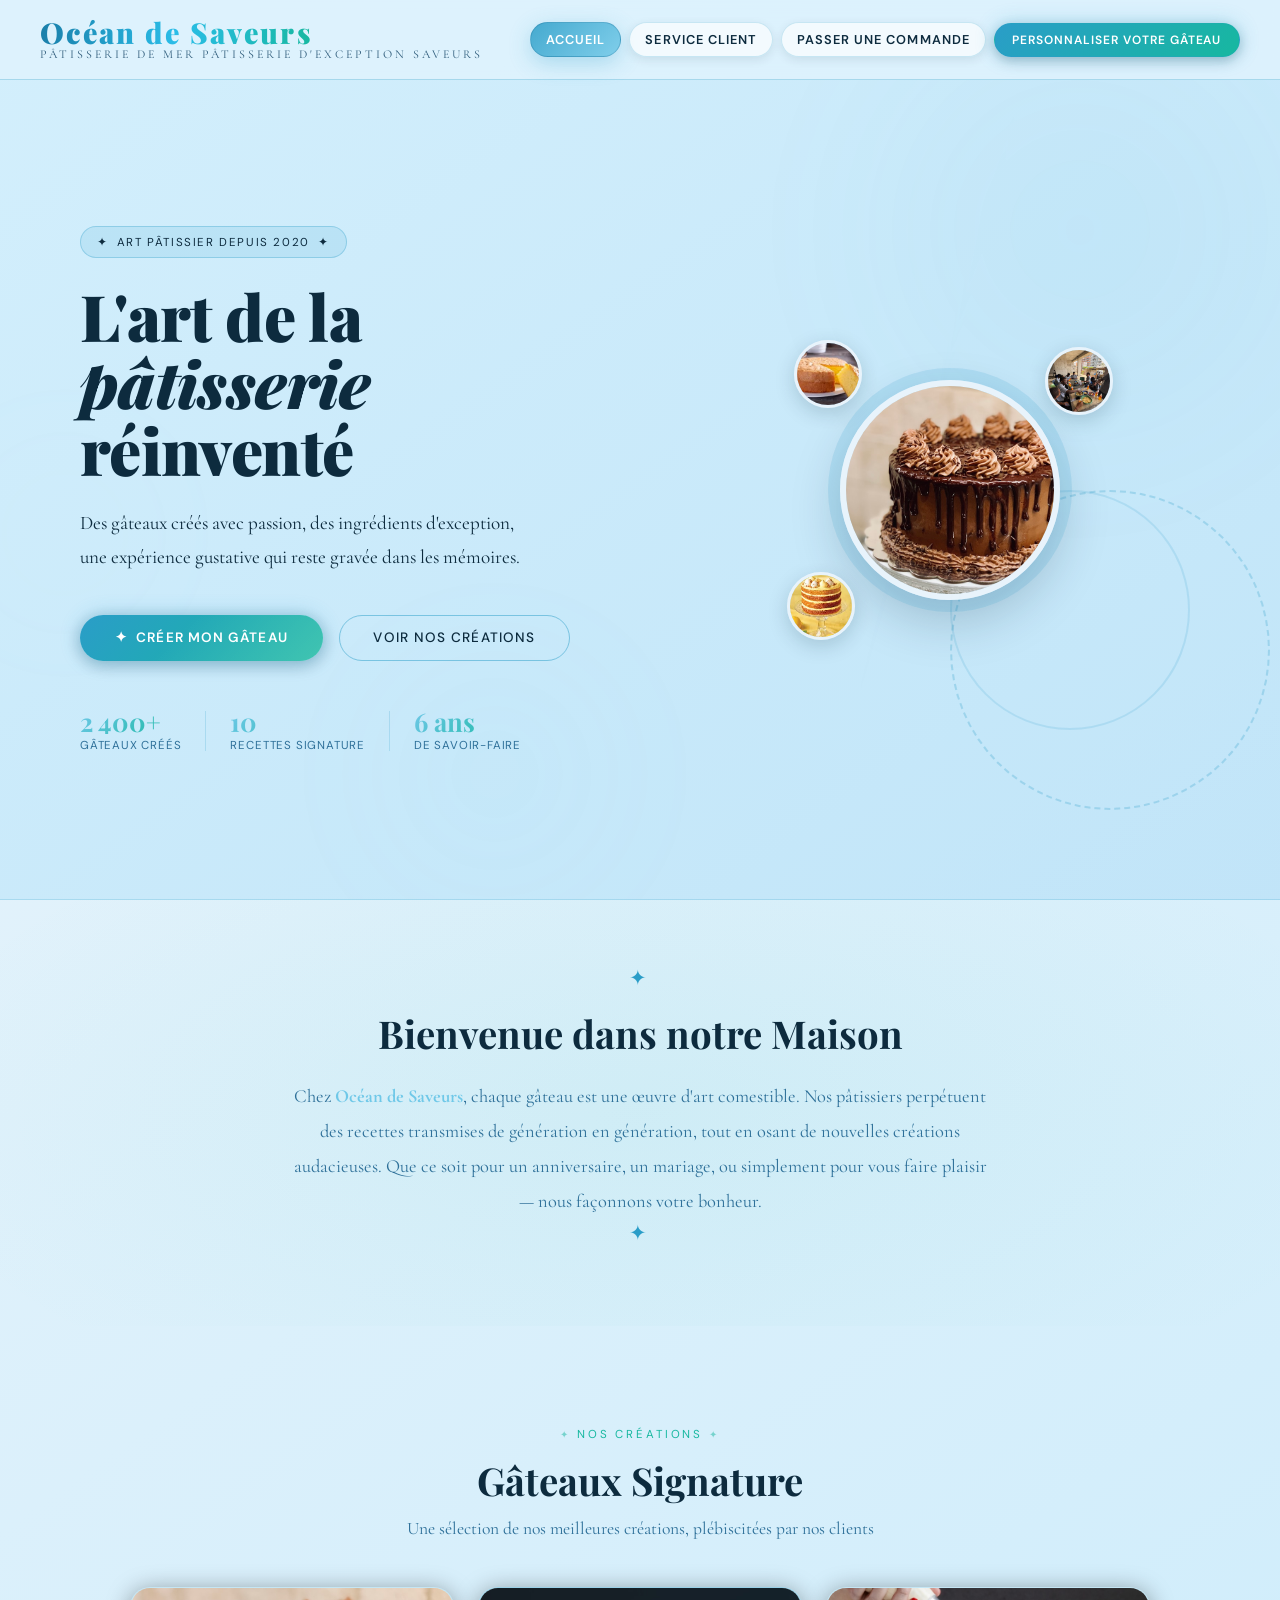
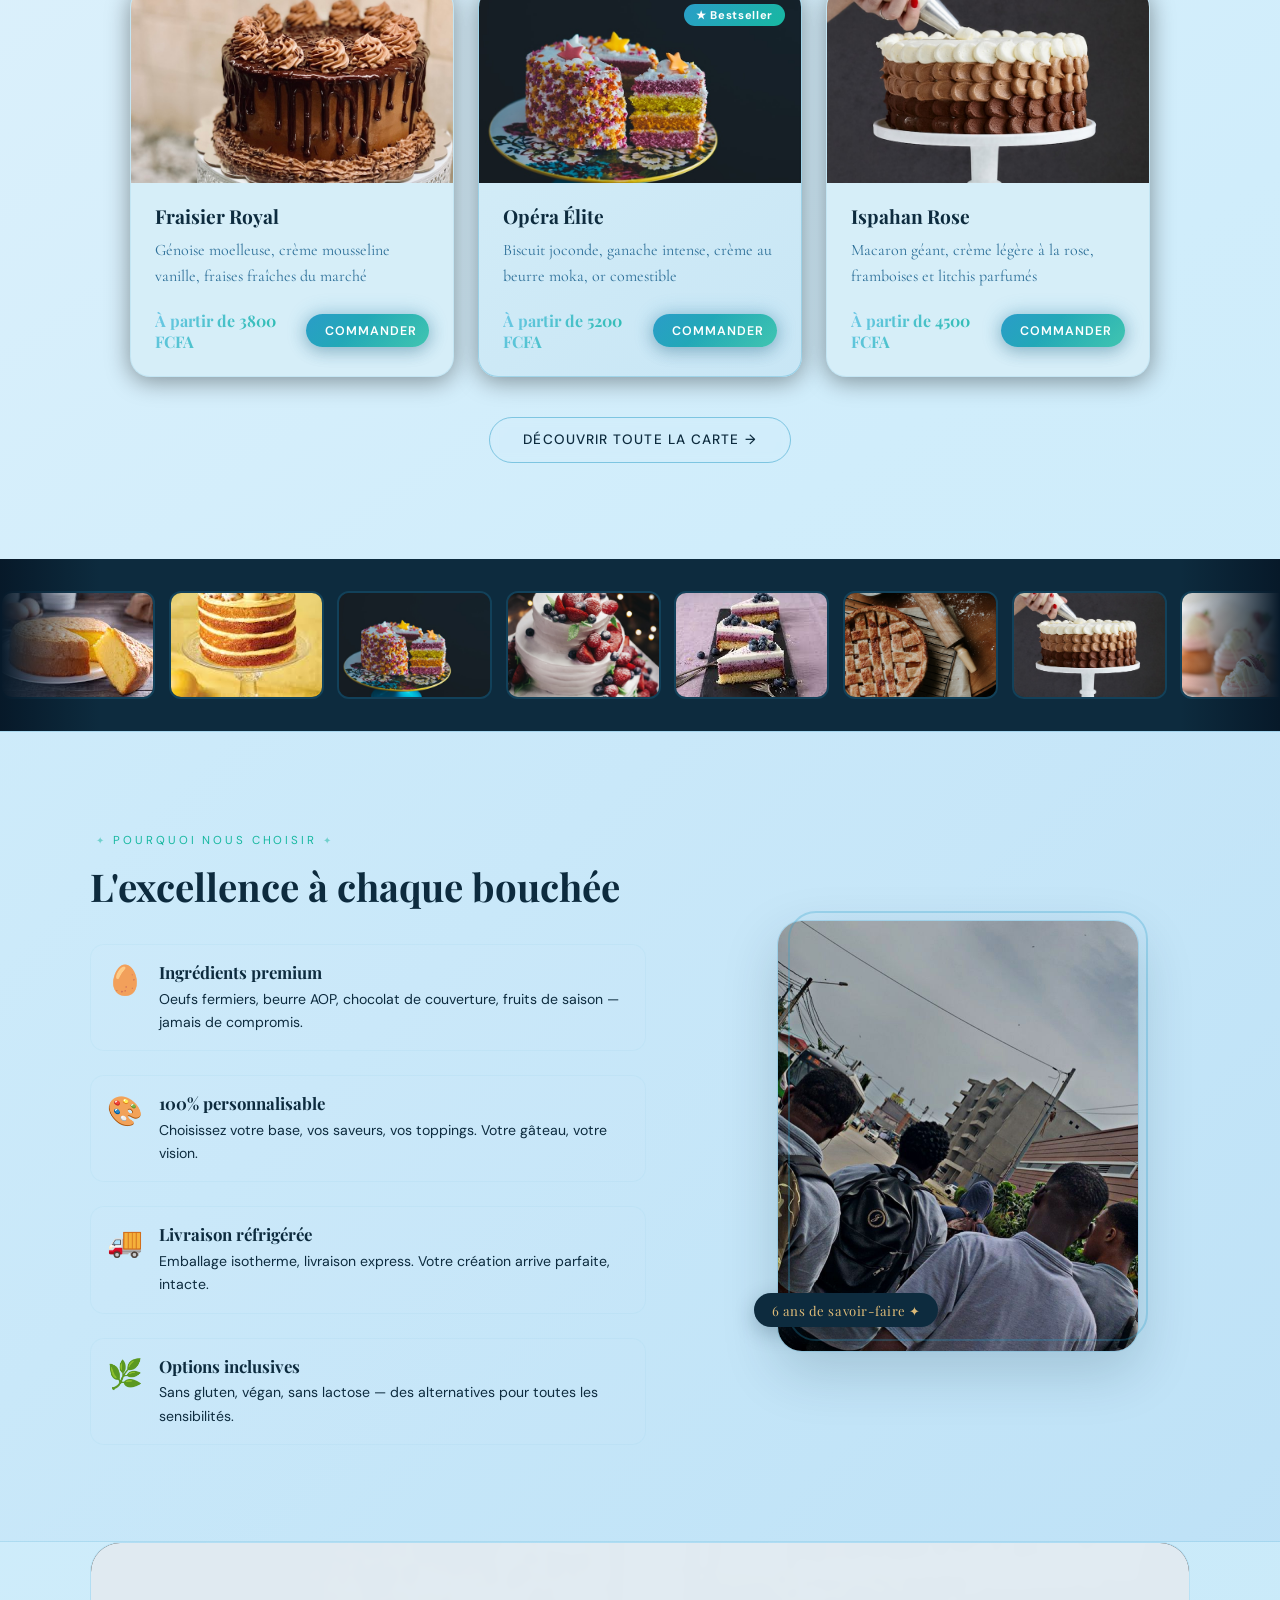
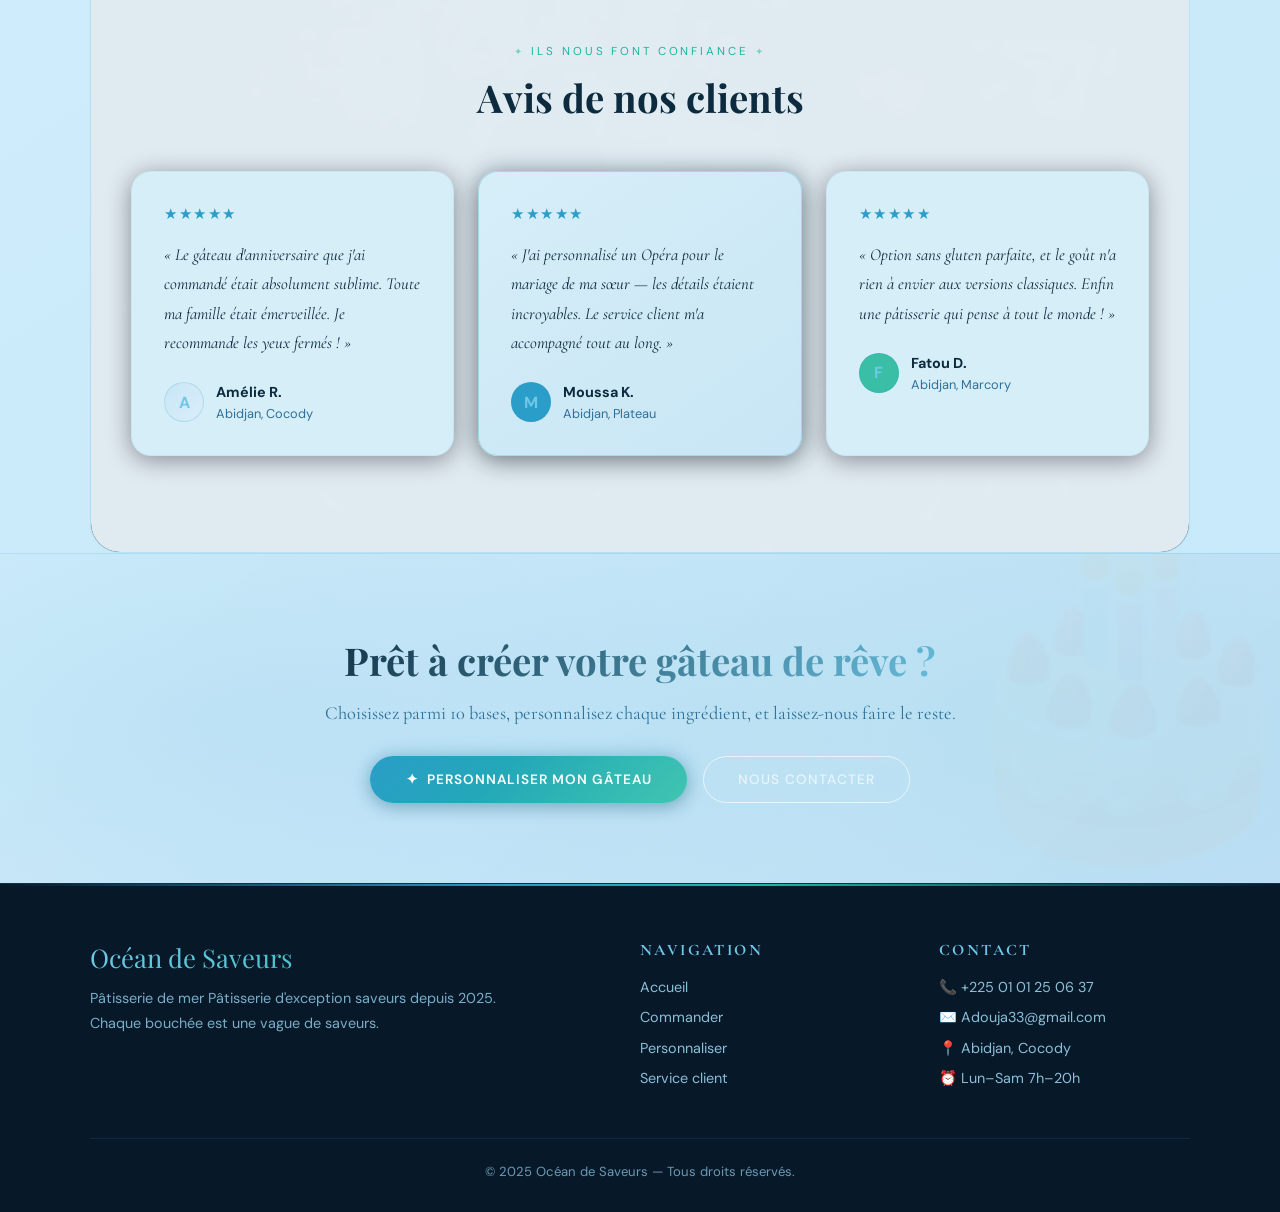
==== commit 3e09e6b3: "Add files via upload" ====
--- a/index.html
+++ b/index.html
@@ -3,7 +3,7 @@
 <head>
   <meta charset="UTF-8" />
   <meta name="viewport" content="width=device-width, initial-scale=1.0" />
-  <title>Maison Dorée — Pâtisserie d'Exception</title>
+  <title>Océan de Saveurs — Pâtisserie d'Exception</title>
   <link rel="stylesheet" href="style.css" />
   <link rel="stylesheet" href="index.css" />
   <link rel="stylesheet" href="images-vivantes.css" />
@@ -14,8 +14,8 @@
   <!-- ── NAVBAR ──────────────────────────────── -->
   <nav class="navbar" id="navbar">
     <a class="nav-logo" href="index.html">
-      <span class="nav-logo-name">Maison Dorée</span>
-      <span class="nav-logo-tagline">Pâtisserie d'exception</span>
+      <span class="nav-logo-name">Océan de Saveurs</span>
+      <span class="nav-logo-tagline">Pâtisserie de mer Pâtisserie d'exception saveurs</span>
     </a>
     <ul class="nav-links" id="navLinks">
       <li><a href="index.html" class="active">Accueil</a></li>
@@ -38,7 +38,7 @@
 
     <div class="hero-content">
       <div class="hero-badge">
-        <span>✦</span> Artisanat ivoirien depuis 2020 <span>✦</span>
+        <span>✦</span> Art pâtissier depuis 2020 <span>✦</span>
       </div>
       <h1 class="hero-title">
         L'art de la<br/>
@@ -96,7 +96,7 @@
       <div class="welcome-deco">✦</div>
       <h2>Bienvenue dans notre Maison</h2>
       <p>
-        Chez <strong>Maison Dorée</strong>, chaque gâteau est une œuvre d'art comestible. 
+        Chez <strong>Océan de Saveurs</strong>, chaque gâteau est une œuvre d'art comestible. 
         Nos pâtissiers perpétuent des recettes transmises de génération en génération, 
         tout en osant de nouvelles créations audacieuses. Que ce soit pour un anniversaire, 
         un mariage, ou simplement pour vous faire plaisir — nous façonnons votre bonheur.
@@ -261,8 +261,8 @@
   <footer>
     <div class="footer-inner">
       <div>
-        <div class="footer-brand-name">Maison Dorée</div>
-        <p class="footer-brand-desc">Pâtisserie d'exception depuis 2026.<br/>Chaque gâteau est une déclaration d'amour.</p>
+        <div class="footer-brand-name">Océan de Saveurs</div>
+        <p class="footer-brand-desc">Pâtisserie de mer Pâtisserie d'exception saveurs depuis 2025.<br/>Chaque bouchée est une vague de saveurs.</p>
       </div>
       <div class="footer-col">
         <h4>Navigation</h4>
@@ -276,14 +276,14 @@
       <div class="footer-col">
         <h4>Contact</h4>
         <ul>
-          <li><a href="#">📞 +225 01 01 25 06 37</a></li>
-          <li><a href="#">✉️ Adouja33@gmail.com</a></li>
+          <li><a href="tel:+2250101250637">📞 +225 01 01 25 06 37</a></li>
+          <li><a href="mailto:Adouja33@gmail.com">✉️ Adouja33@gmail.com</a></li>
           <li><a href="#">📍 Abidjan, Cocody</a></li>
           <li><a href="#">⏰ Lun–Sam 7h–20h</a></li>
         </ul>
       </div>
     </div>
-    <div class="footer-bottom">© 2025 Maison Dorée — Tous droits réservés.</div>
+    <div class="footer-bottom">© 2025 Océan de Saveurs — Tous droits réservés.</div>
   </footer>
 
   <script>
--- a/style.css
+++ b/style.css
@@ -1,54 +1,48 @@
 @import url('https://fonts.googleapis.com/css2?family=Playfair+Display:ital,wght@0,400;0,700;0,900;1,400&family=Cormorant+Garamond:ital,wght@0,300;0,400;0,500;1,400&family=DM+Sans:wght@300;400;500&display=swap');
 
 /* ═══════════════════════════════════════════════════
-   MAISON DORÉE — Palette "Velours & Or de Nuit"
-   ═══════════════════════════════════════════════════
-   Concept : fond chocolat noir profond, or cuivré
-   lumineux, abricot chaud, accents emeraude. Premium,
-   dramatique, inoubliable.
+   OCÉAN DE SAVEURS — Palette "Bleu Océan & Écume"
    ═══════════════════════════════════════════════════ */
 
 :root {
-  /* ── FONDS VANILLE / CANDY ── */
-  --cream:      #FFF8E4;          /* fond principal : blanc vanille */
-  --warm-white: #FFFBF2;          /* fond légèrement plus chaud */
-  --surface:    #FFF2D4;          /* cartes / surfaces */
-  --surface-2:  #FFF5E1;          /* cartes hover / élévation 2 */
-  --surface-3:  #FFF8E8;          /* sidebar, résumés */
-
-  /* ── JAUNE BONBON ── */
-  --gold:       #FFD66B;          /* couleur accent bonbon */
-  --gold-light: #FFEFA0;          /* accent clair */
-  --gold-dark:  #D2A444;          /* accent profond */
-  --gold-glow:  rgba(255,214,107,0.26);  /* lueur douce */
-
-  /* ── ABRICOT / ACCENT CHAUD ── */
-  --apricot:    #E8875A;          /* accent secondaire chaud */
-  --apricot-light: rgba(232,135,90,0.15);
+  /* ── FONDS OCÉAN ── */
+  --cream:      #EAF4FB;
+  --warm-white: #F0F8FF;
+  --surface:    #D6EEF8;
+  --surface-2:  #C8E6F5;
+  --surface-3:  #DAEEFA;
+
+  /* ── BLEU OCÉAN / ACCENT ── */
+  --gold:       #2A9DC8;
+  --gold-light: #6FC8E8;
+  --gold-dark:  #1A6E95;
+  --gold-glow:  rgba(42,157,200,0.30);
+
+  /* ── TURQUOISE / ACCENT SECONDAIRE ── */
+  --apricot:    #17B8A0;
+  --apricot-light: rgba(23,184,160,0.15);
 
   /* ── TEXTES ── */
-  --text-dark:  #3F2A1A;          /* texte principal : brun foncé (lisibilité) */
-  --text-mid:   #6E4A2E;          /* texte secondaire : brun moyen */
-  --text-light: #83603A;          /* texte secondaire clair mais contrasté */
-
-  /* ── COMPATIBILITÉ (anciennes vars → redirigées) ── */
+  --text-dark:  #0D2B3E;
+  --text-mid:   #1A4A6B;
+  --text-light: #2E7099;
+
+  /* ── COMPATIBILITÉ ── */
   --chocolate:        var(--text-dark);
   --chocolate-mid:    var(--text-mid);
   --chocolate-light:  var(--gold-light);
-  --rose:             #C47A8A;
-  --rose-light:       rgba(196,122,138,0.15);
-  --sage:             #6A9B7E;
+  --rose:             #5B9ED6;
+  --rose-light:       rgba(91,158,214,0.15);
+  --sage:             #3ABFA6;
 
   /* ── OMBRES ── */
-  --shadow-gold:      rgba(212,168,67,0.30);
-  --shadow-chocolate: rgba(0,0,0,0.50);
-}
-
-/* ─── RESET & BASE ─────────────────────────────── */
+  --shadow-gold:      rgba(42,157,200,0.30);
+  --shadow-chocolate: rgba(13,43,62,0.45);
+}
+
 *, *::before, *::after { box-sizing: border-box; margin: 0; padding: 0; }
 html { scroll-behavior: smooth; }
 
-/* Réduction des animations pour performance */
 @media (prefers-reduced-motion: reduce) {
   *, *::before, *::after {
     animation-duration: 0.01ms !important;
@@ -59,19 +53,17 @@
 
 body {
   font-family: 'DM Sans', sans-serif;
-  background: linear-gradient(145deg, rgba(255,248,228,1), rgba(255,243,162,0.95));
+  background: linear-gradient(145deg, #EAF4FB 0%, #D0EDFB 50%, #C5E8F8 100%);
   color: var(--text-dark);
   overflow-x: hidden;
-  background-image: none;
-}
-
-/* ─── SCROLLBAR ────────────────────────────────── */
+}
+
 ::-webkit-scrollbar { width: 6px; }
 ::-webkit-scrollbar-track { background: var(--cream); }
 ::-webkit-scrollbar-thumb { background: var(--gold-dark); border-radius: 3px; }
 ::-webkit-scrollbar-thumb:hover { background: var(--gold); }
 
-/* ─── NAVBAR ────────────────────────────────────── */
+/* NAVBAR */
 .navbar {
   position: fixed;
   top: 0;
@@ -82,39 +74,29 @@
   display: flex;
   align-items: center;
   justify-content: space-between;
-  background: rgba(255, 247, 228, 0.93);
+  background: rgba(220, 241, 253, 0.93);
   backdrop-filter: blur(18px);
   -webkit-backdrop-filter: blur(18px);
-  border-bottom: 1px solid rgba(255, 204, 108, 0.35);
+  border-bottom: 1px solid rgba(42,157,200,0.30);
   transition: box-shadow 0.4s, background 0.4s;
 }
 .navbar.scrolled {
-  background: rgba(255, 245, 215, 0.97);
-  box-shadow: 0 4px 25px rgba(110,70,30,0.25);
-}
-
-.nav-logo {
-  display: flex;
-  flex-direction: column;
-  align-items: flex-start;
-  text-decoration: none;
-}
+  background: rgba(210, 238, 252, 0.97);
+  box-shadow: 0 4px 25px rgba(13,43,62,0.18);
+}
+
+.nav-logo { display: flex; flex-direction: column; align-items: flex-start; text-decoration: none; }
 .nav-logo-name {
   font-family: 'Playfair Display', serif;
   font-size: 1.8rem;
   font-weight: 900;
-  color: #8C4A16;
   letter-spacing: 0.08em;
   line-height: 1;
-  background: linear-gradient(90deg, #F4CE88, #FFD97C, #F4CE88);
+  background: linear-gradient(90deg, #1A7FAA, #2ABDE8, #17B8A0, #2ABDE8, #1A7FAA);
   background-clip: text;
   -webkit-background-clip: text;
   -webkit-text-fill-color: transparent;
-  text-shadow: 0 2px 8px rgba(142, 88, 34, 0.4);
   background-size: 200% auto;
-  -webkit-background-clip: text;
-  -webkit-text-fill-color: transparent;
-  background-clip: text;
   animation: shimmer 4s linear infinite;
 }
 @keyframes shimmer {
@@ -124,88 +106,70 @@
 .nav-logo-tagline {
   font-family: 'Cormorant Garamond', serif;
   font-size: 0.75rem;
-  color: #6F3E16;
+  color: var(--text-mid);
   letter-spacing: 0.25em;
   text-transform: uppercase;
-  opacity: 0.95;
-}
-.nav-logo:hover .nav-logo-tagline {
-  color: #5A3711;
-}
-
-.nav-links {
-  display: flex;
+  opacity: 0.90;
+}
+
+.nav-links { display: flex; align-items: center; gap: 0.5rem; list-style: none; }
+.nav-links a {
+  font-family: 'DM Sans', sans-serif;
+  font-size: 0.8rem;
+  font-weight: 600;
+  color: var(--text-dark);
+  text-decoration: none;
+  padding: 0.5rem 0.95rem;
+  border-radius: 50px;
+  letter-spacing: 0.08em;
+  text-transform: uppercase;
+  background: rgba(255,255,255,0.65);
+  border: 1px solid rgba(42,157,200,0.22);
+  box-shadow: 0 3px 10px rgba(13,43,62,0.10);
+  transition: background 0.25s, color 0.25s, transform 0.25s, box-shadow 0.25s;
+  white-space: nowrap;
+  display: inline-flex;
   align-items: center;
-  gap: 0.25rem;
-  list-style: none;
-}
-.nav-links a {
-  font-family: 'DM Sans', sans-serif;
-  font-size: 0.92rem;
-  font-weight: 700;
-  color: #3F2A1A;
-  text-decoration: none;
-  padding: 0.65rem 1.2rem;
-  border-radius: 50px;
-  letter-spacing: 0.1em;
-  text-transform: uppercase;
-  background: rgba(255, 255, 255, 0.7);
-  border: 1px solid rgba(160, 112, 50, 0.25);
-  box-shadow: 0 3px 10px rgba(101, 56, 19, 0.14);
-  transition: background 0.25s, color 0.25s, transform 0.25s, box-shadow 0.25s;
-}
-.nav-links a:hover,
-.nav-links a:focus {
-  background: rgba(255, 255, 255, 0.95);
-  color: #6E4A2E;
+}
+.nav-links a:hover, .nav-links a:focus {
+  background: rgba(255,255,255,0.92);
+  color: var(--text-mid);
   transform: translateY(-2px);
-  box-shadow: 0 5px 20px rgba(101,56,19,0.25);
+  box-shadow: 0 5px 20px rgba(42,157,200,0.20);
 }
 .nav-links a.active {
-  background: linear-gradient(135deg, rgba(255,214,107,0.9), rgba(255,236,167,0.9));
-  color: #36230E;
-  border: 1px solid rgba(195, 124, 37, 0.35);
-  box-shadow: 0 6px 22px rgba(166, 103, 27, 0.35); 
+  background: linear-gradient(135deg, rgba(42,157,200,0.85), rgba(111,200,232,0.85));
+  color: #fff;
+  border: 1px solid rgba(26,110,149,0.30);
+  box-shadow: 0 6px 22px rgba(42,157,200,0.30);
 }
 
 .nav-cta {
   background: linear-gradient(135deg, var(--gold), var(--apricot)) !important;
-  color: #1A0E08 !important;
+  color: #fff !important;
   border-radius: 50px !important;
-  padding: 0.55rem 1.4rem !important;
+  padding: 0.5rem 1.1rem !important;
+  font-size: 0.75rem !important;
   font-weight: 600 !important;
-  box-shadow: 0 0 20px var(--gold-glow), 0 4px 12px rgba(0,0,0,0.3) !important;
+  box-shadow: 0 0 20px var(--gold-glow), 0 4px 12px rgba(13,43,62,0.25) !important;
   transition: transform 0.2s, box-shadow 0.2s !important;
-  -webkit-text-fill-color: #1A0E08 !important;
+  -webkit-text-fill-color: #fff !important;
 }
 .nav-cta:hover {
   transform: translateY(-2px) !important;
-  box-shadow: 0 0 32px rgba(212,168,67,0.45), 0 8px 20px rgba(0,0,0,0.4) !important;
-}
-
-.nav-hamburger {
-  display: none;
-  flex-direction: column;
-  gap: 5px;
-  cursor: pointer;
-  padding: 8px;
-}
-.nav-hamburger span {
-  display: block;
-  width: 24px;
-  height: 2px;
-  background: var(--gold);
-  border-radius: 2px;
-  transition: all 0.3s;
-}
-
-/* ─── BUTTONS ─────────────────────────────────── */
+  box-shadow: 0 0 32px rgba(42,157,200,0.50), 0 8px 20px rgba(13,43,62,0.30) !important;
+}
+
+.nav-hamburger { display: none; flex-direction: column; gap: 5px; cursor: pointer; padding: 8px; }
+.nav-hamburger span { display: block; width: 24px; height: 2px; background: var(--gold); border-radius: 2px; transition: all 0.3s; }
+
+/* BUTTONS */
 .btn-primary {
   display: inline-flex;
   align-items: center;
   gap: 0.5rem;
   background: linear-gradient(135deg, var(--gold) 0%, var(--apricot) 100%);
-  color: #1A0E08;
+  color: #fff;
   font-family: 'DM Sans', sans-serif;
   font-size: 0.85rem;
   font-weight: 600;
@@ -216,7 +180,7 @@
   border-radius: 50px;
   border: none;
   cursor: pointer;
-  box-shadow: 0 0 20px var(--gold-glow), 0 4px 16px rgba(0,0,0,0.4);
+  box-shadow: 0 0 20px var(--gold-glow), 0 4px 16px rgba(13,43,62,0.25);
   transition: transform 0.2s, box-shadow 0.2s, filter 0.2s;
   position: relative;
   overflow: hidden;
@@ -230,7 +194,7 @@
 }
 .btn-primary:hover {
   transform: translateY(-3px);
-  box-shadow: 0 0 36px rgba(212,168,67,0.5), 0 8px 24px rgba(0,0,0,0.5);
+  box-shadow: 0 0 36px rgba(42,157,200,0.5), 0 8px 24px rgba(13,43,62,0.30);
   filter: brightness(1.08);
 }
 
@@ -248,36 +212,35 @@
   text-decoration: none;
   padding: 0.85rem 2.1rem;
   border-radius: 50px;
-  border: 1.5px solid rgba(63,42,26,0.4);
+  border: 1.5px solid rgba(42,157,200,0.50);
   cursor: pointer;
   transition: background 0.25s, color 0.25s, transform 0.2s, box-shadow 0.25s;
   backdrop-filter: blur(4px);
 }
 .btn-outline:hover {
-  background: rgba(63,42,26,0.12);
-  border-color: var(--text-dark);
+  background: rgba(42,157,200,0.12);
+  border-color: var(--gold);
   color: var(--text-dark);
   transform: translateY(-2px);
-  box-shadow: 0 0 20px rgba(63,42,26,0.2);
-}
-
-/* ─── PAGE HEADER (inner pages) ──────────────── */
+  box-shadow: 0 0 20px rgba(42,157,200,0.20);
+}
+
+/* PAGE HEADER */
 .page-header {
   margin-top: 80px;
   padding: 5rem 2.5rem 3.5rem;
-  background: linear-gradient(135deg, rgba(255,247,232,0.95), rgba(255,239,196,0.95));
+  background: linear-gradient(135deg, rgba(210,238,252,0.97), rgba(192,228,248,0.97));
   text-align: center;
   position: relative;
   overflow: hidden;
 }
-/* lignes dorées rayonnantes */
 .page-header::before {
   content: '';
   position: absolute;
   inset: 0;
   background:
-    radial-gradient(ellipse 80% 60% at 50% 120%, rgba(212,168,67,0.18) 0%, transparent 70%),
-    url("data:image/svg+xml,%3Csvg width='60' height='60' viewBox='0 0 60 60' xmlns='http://www.w3.org/2000/svg'%3E%3Cg fill='none'%3E%3Cg fill='%23D4A843' fill-opacity='0.05'%3E%3Cpath d='M36 34v-4h-2v4h-4v2h4v4h2v-4h4v-2h-4zm0-30V0h-2v4h-4v2h4v4h2V6h4V4h-4zM6 34v-4H4v4H0v2h4v4h2v-4h4v-2H6zM6 4V0H4v4H0v2h4v4h2V6h4V4H6z'/%3E%3C/g%3E%3C/g%3E%3C/svg%3E");
+    radial-gradient(ellipse 80% 60% at 50% 120%, rgba(42,157,200,0.18) 0%, transparent 70%),
+    url("data:image/svg+xml,%3Csvg width='60' height='60' viewBox='0 0 60 60' xmlns='http://www.w3.org/2000/svg'%3E%3Cg fill='none'%3E%3Cg fill='%232A9DC8' fill-opacity='0.05'%3E%3Cpath d='M36 34v-4h-2v4h-4v2h4v4h2v-4h4v-2h-4zm0-30V0h-2v4h-4v2h4v4h2V6h4V4h-4zM6 34v-4H4v4H0v2h4v4h2v-4h4v-2H6zM6 4V0H4v4H0v2h4v4h2V6h4V4H6z'/%3E%3C/g%3E%3C/g%3E%3C/svg%3E");
 }
 .page-header::after {
   content: '';
@@ -289,22 +252,17 @@
 .page-header h1 {
   font-family: 'Playfair Display', serif;
   font-size: clamp(2rem, 5vw, 3.5rem);
-  background: linear-gradient(135deg, var(--gold-light), var(--apricot));
+  background: linear-gradient(135deg, var(--gold), var(--apricot));
   -webkit-background-clip: text;
   -webkit-text-fill-color: transparent;
   background-clip: text;
   position: relative;
   margin-bottom: 0.75rem;
-  filter: drop-shadow(0 0 20px rgba(212,168,67,0.3));
-}
-.page-header p {
-  font-family: 'Cormorant Garamond', serif;
-  font-size: 1.2rem;
-  color: var(--text-mid);
-  position: relative;
-}
-
-/* ─── SECTION HEADER ─────────────────────────── */
+  filter: drop-shadow(0 0 20px rgba(42,157,200,0.35));
+}
+.page-header p { font-family: 'Cormorant Garamond', serif; font-size: 1.2rem; color: var(--text-mid); position: relative; }
+
+/* SECTION HEADER */
 .section-header { text-align: center; margin-bottom: 3rem; }
 .section-eyebrow {
   display: inline-block;
@@ -316,27 +274,16 @@
   margin-bottom: 0.75rem;
   position: relative;
 }
-.section-eyebrow::before,
-.section-eyebrow::after {
-  content: '✦';
-  margin: 0 0.6em;
-  opacity: 0.5;
-  font-size: 0.65rem;
-}
-.section-header h2 {
-  font-family: 'Playfair Display', serif;
-  font-size: clamp(1.8rem, 3vw, 2.6rem);
-  color: var(--text-dark);
-  margin-bottom: 0.75rem;
-}
+.section-eyebrow::before, .section-eyebrow::after { content: '✦'; margin: 0 0.6em; opacity: 0.5; font-size: 0.65rem; }
+.section-header h2 { font-family: 'Playfair Display', serif; font-size: clamp(1.8rem, 3vw, 2.6rem); color: var(--text-dark); margin-bottom: 0.75rem; }
 .section-header p { color: var(--text-light); font-family: 'Cormorant Garamond', serif; font-size: 1.1rem; }
 
-/* ─── FOOTER ──────────────────────────────────── */
+/* FOOTER — bleu nuit profond bien distinct du body */
 footer {
-  background: #0D0602;
-  color: var(--text-dark);
+  background: #071929;
+  color: #B8D8EC;
   padding: 3.5rem 2.5rem 2rem;
-  border-top: 1px solid rgba(212,168,67,0.1);
+  border-top: 1px solid rgba(42,157,200,0.20);
   position: relative;
 }
 footer::before {
@@ -363,35 +310,15 @@
   background-clip: text;
   margin-bottom: 0.75rem;
 }
-.footer-brand-desc { font-size: 0.9rem; color: var(--text-mid); line-height: 1.8; }
-.footer-col h4 {
-  font-family: 'Cormorant Garamond', serif;
-  font-size: 1rem;
-  color: var(--gold);
-  letter-spacing: 0.15em;
-  text-transform: uppercase;
-  margin-bottom: 1rem;
-}
+.footer-brand-desc { font-size: 0.9rem; color: #7AAEC8; line-height: 1.8; }
+.footer-col h4 { font-family: 'Cormorant Garamond', serif; font-size: 1rem; color: var(--gold-light); letter-spacing: 0.15em; text-transform: uppercase; margin-bottom: 1rem; }
 .footer-col ul { list-style: none; }
 .footer-col ul li { margin-bottom: 0.6rem; }
-.footer-col ul li a {
-  color: var(--text-dark);
-  text-decoration: none;
-  font-size: 0.9rem;
-  transition: color 0.2s;
-}
+.footer-col ul li a { color: #8BBFD8; text-decoration: none; font-size: 0.9rem; transition: color 0.2s; }
 .footer-col ul li a:hover { color: var(--gold-light); }
-.footer-bottom {
-  border-top: 1px solid rgba(212,168,67,0.08);
-  padding-top: 1.5rem;
-  text-align: center;
-  font-size: 0.82rem;
-  color: var(--text-dark);
-  max-width: 1100px;
-  margin: 0 auto;
-}
-
-/* ─── TOAST ───────────────────────────────────── */
+.footer-bottom { border-top: 1px solid rgba(42,157,200,0.15); padding-top: 1.5rem; text-align: center; font-size: 0.82rem; color: #6A9AB5; max-width: 1100px; margin: 0 auto; }
+
+/* TOAST */
 .toast {
   position: fixed;
   bottom: 2rem;
@@ -402,7 +329,7 @@
   border-radius: 12px;
   font-size: 0.9rem;
   border-left: 3px solid var(--gold);
-  box-shadow: 0 8px 40px rgba(0,0,0,0.6), 0 0 20px rgba(212,168,67,0.15);
+  box-shadow: 0 8px 40px rgba(13,43,62,0.35), 0 0 20px rgba(42,157,200,0.15);
   z-index: 9999;
   transform: translateY(100px);
   opacity: 0;
@@ -410,7 +337,6 @@
 }
 .toast.show { transform: translateY(0); opacity: 1; }
 
-/* ─── SCROLLING GLOW DIVIDER ─────────────────── */
 .glow-divider {
   height: 1px;
   background: linear-gradient(90deg, transparent, var(--gold-dark), var(--apricot), var(--gold-dark), transparent);
@@ -418,7 +344,6 @@
   margin: 0;
 }
 
-/* ─── RESPONSIVE ──────────────────────────────── */
 @media (max-width: 768px) {
   .nav-links {
     display: none;
@@ -426,10 +351,10 @@
     position: absolute;
     top: 80px; left: 0;
     width: 100%;
-    background: rgba(15,8,3,0.98);
+    background: rgba(7,25,41,0.97);
     backdrop-filter: blur(20px);
     padding: 1rem;
-    border-bottom: 1px solid rgba(212,168,67,0.15);
+    border-bottom: 1px solid rgba(42,157,200,0.18);
     gap: 0.25rem;
   }
   .nav-links.open { display: flex; }
--- a/index.css
+++ b/index.css
@@ -8,8 +8,8 @@
   padding: 4rem 2.5rem 4rem 5rem;
   position: relative;
   overflow: hidden;
-  background: linear-gradient(145deg, rgba(255, 247, 230, 0.95), rgba(255, 235, 162, 0.95));
-  border-bottom: 1px solid rgba(255, 202, 112, 0.25);
+  background: linear-gradient(145deg, rgba(210,238,252,0.97), rgba(192,228,248,0.97));
+  border-bottom: 1px solid rgba(42,157,200,0.25);
 }
 
 .hero-bg { position: absolute; inset: 0; pointer-events: none; }
@@ -24,19 +24,19 @@
 }
 .hero-circle-1 {
   width: 600px; height: 600px;
-  background: radial-gradient(circle, rgba(255,216,116,0.35), transparent 70%);
+  background: radial-gradient(circle, rgba(42,157,200,0.35), transparent 70%);
   top: -150px; right: -100px;
   animation: float1 8s ease-in-out infinite;
 }
 .hero-circle-2 {
   width: 350px; height: 350px;
-  background: radial-gradient(circle, rgba(255,235,160,0.32), transparent 70%);
+  background: radial-gradient(circle, rgba(111,200,232,0.28), transparent 70%);
   bottom: -50px; left: 25%;
   animation: float2 10s ease-in-out infinite;
 }
 .hero-circle-3 {
   width: 250px; height: 250px;
-  background: radial-gradient(circle, rgba(255,247,226,0.28), transparent 70%);
+  background: radial-gradient(circle, rgba(200,230,245,0.25), transparent 70%);
   top: 40%; left: -60px;
   animation: float1 12s ease-in-out infinite reverse;
 }
@@ -46,7 +46,7 @@
   position: absolute;
   top: 0; right: 20%;
   width: 1px; height: 100%;
-  background: linear-gradient(180deg, transparent, rgba(212,168,67,0.12), transparent);
+  background: linear-gradient(180deg, transparent, rgba(42,157,200,0.12), transparent);
   transform: rotate(15deg);
   transform-origin: top;
 }
@@ -61,7 +61,7 @@
   display: inline-flex;
   align-items: center;
   gap: 0.5rem;
-  background: rgba(63,42,26,0.1);
+  background: rgba(42,157,200,0.12);
   color: var(--text-dark);
   font-family: 'DM Sans', sans-serif;
   font-size: 0.72rem;
@@ -69,7 +69,7 @@
   text-transform: uppercase;
   padding: 0.45rem 1rem;
   border-radius: 50px;
-  border: 1px solid rgba(63,42,26,0.25);
+  border: 1px solid rgba(42,157,200,0.30);
   margin-bottom: 1.5rem;
   backdrop-filter: blur(4px);
 }
@@ -108,7 +108,7 @@
   line-height: 1;
 }
 .stat-label { font-size: 0.72rem; color: var(--text-light); text-transform: uppercase; letter-spacing: 0.07em; margin-top: 0.2rem; }
-.stat-divider { width: 1px; height: 40px; background: rgba(212,168,67,0.2); }
+.stat-divider { width: 1px; height: 40px; background: rgba(42,157,200,0.20); }
 
 /* ─── HERO VISUAL ─────────────────────────────── */
 .hero-visual {
@@ -131,7 +131,7 @@
   border: 1px solid;
   animation: spin 20s linear infinite;
 }
-.cake-ring-outer { width: 320px; height: 320px; border-color: rgba(212,168,67,0.15); border-style: dashed; }
+.cake-ring-outer { width: 320px; height: 320px; border-color: rgba(42,157,200,0.15); border-style: dashed; }
 .cake-ring-mid   { width: 250px; height: 250px; border-color: rgba(232,135,90,0.15); animation-direction: reverse; animation-duration: 14s; }
 
 @keyframes spin { to { transform: translate(-50%,-50%) rotate(360deg); } }
@@ -144,27 +144,27 @@
   border-radius: 50%;
   display: flex; align-items: center; justify-content: center;
   box-shadow:
-    0 0 0 1px rgba(212,168,67,0.2),
+    0 0 0 1px rgba(42,157,200,0.20),
     0 20px 60px rgba(0,0,0,0.6),
-    0 0 40px rgba(212,168,67,0.1);
+    0 0 40px rgba(42,157,200,0.10);
   animation: pulse 3s ease-in-out infinite;
 }
 @keyframes pulse {
-  0%,100% { box-shadow: 0 0 0 1px rgba(212,168,67,0.2), 0 20px 60px rgba(0,0,0,0.6), 0 0 40px rgba(212,168,67,0.1); }
-  50%      { box-shadow: 0 0 0 1px rgba(212,168,67,0.4), 0 24px 70px rgba(0,0,0,0.7), 0 0 60px rgba(212,168,67,0.2); }
+  0%,100% { box-shadow: 0 0 0 1px rgba(42,157,200,0.20), 0 20px 60px rgba(0,0,0,0.6), 0 0 40px rgba(42,157,200,0.10); }
+  50%      { box-shadow: 0 0 0 1px rgba(212,168,67,0.4), 0 24px 70px rgba(0,0,0,0.7), 0 0 60px rgba(42,157,200,0.20); }
 }
 .cake-emoji { font-size: 5rem; line-height: 1; animation: float1 4s ease-in-out infinite; }
 
 .floating-tag {
   position: absolute;
-  background: rgba(26,14,8,0.85);
+  background: rgba(7,25,41,0.85);
   backdrop-filter: blur(12px);
   border-radius: 50px;
   padding: 0.45rem 1rem;
   font-size: 0.75rem;
   font-weight: 500;
   color: var(--text-mid);
-  box-shadow: 0 4px 20px rgba(0,0,0,0.4), 0 0 0 1px rgba(212,168,67,0.15);
+  box-shadow: 0 4px 20px rgba(0,0,0,0.4), 0 0 0 1px rgba(42,157,200,0.15);
   white-space: nowrap;
   animation: floatTag 5s ease-in-out infinite;
 }
@@ -176,7 +176,7 @@
 
 /* ─── WELCOME SECTION ─────────────────────────── */
 .welcome-section {
-  background: linear-gradient(135deg, rgba(255,248,235,0.95), rgba(255,240,206,0.95)), ;
+  background: linear-gradient(135deg, rgba(210,238,252,0.95), rgba(192,228,248,0.95)), ;
   padding: 4rem 2.5rem;
   position: relative;
   overflow: hidden;
@@ -199,7 +199,7 @@
   content: '';
   position: absolute;
   inset: 0;
-  background: radial-gradient(ellipse 60% 80% at 50% 50%, rgba(232,135,90,0.06), transparent);
+  background: radial-gradient(ellipse 60% 80% at 50% 50%, rgba(23,184,160,0.06), transparent);
   z-index: 1;
 }
 .welcome-inner {
@@ -240,7 +240,7 @@
   background: var(--surface);
   border-radius: 20px;
   overflow: hidden;
-  border: 1px solid rgba(212,168,67,0.1);
+  border: 1px solid rgba(42,157,200,0.10);
   box-shadow: 0 4px 24px rgba(0,0,0,0.4);
   transition: transform 0.35s, box-shadow 0.35s, border-color 0.35s;
   position: relative;
@@ -248,14 +248,14 @@
   transform: translateY(30px);
 }
 .cake-card.visible { opacity: 1; transform: translateY(0); transition: opacity 0.6s ease, transform 0.6s ease, box-shadow 0.35s, border-color 0.35s; }
-.cake-card:hover { transform: translateY(-8px); box-shadow: 0 20px 50px rgba(0,0,0,0.6), 0 0 30px rgba(212,168,67,0.1); border-color: rgba(212,168,67,0.25); }
-.cake-card.featured { border-color: rgba(212,168,67,0.3); background: linear-gradient(145deg, var(--surface), var(--surface-2)); }
+.cake-card:hover { transform: translateY(-8px); box-shadow: 0 20px 50px rgba(0,0,0,0.6), 0 0 30px rgba(42,157,200,0.10); border-color: rgba(42,157,200,0.25); }
+.cake-card.featured { border-color: rgba(42,157,200,0.30); background: linear-gradient(145deg, var(--surface), var(--surface-2)); }
 
 .cake-featured-badge {
   position: absolute;
   top: 1rem; right: 1rem;
   background: linear-gradient(135deg, var(--gold), var(--apricot));
-  color: #1A0E08;
+  color: #fff;
   font-size: 0.7rem;
   font-weight: 700;
   padding: 0.25rem 0.75rem;
@@ -302,10 +302,10 @@
 
 /* ─── WHY SECTION ─────────────────────────────── */
 .why-section {
-  background: linear-gradient(135deg, rgba(255,247,220,0.95), rgba(255,239,198,0.95));
+  background: linear-gradient(135deg, rgba(205,235,250,0.95), rgba(190,225,246,0.95));
   padding: 6rem 2.5rem;
-  border-top: 1px solid rgba(255,210,116,0.25);
-  border-bottom: 1px solid rgba(255,210,116,0.25);
+  border-top: 1px solid rgba(42,157,200,0.20);
+  border-bottom: 1px solid rgba(42,157,200,0.20);
 }
 .why-inner {
   max-width: 1100px;
@@ -322,11 +322,11 @@
   opacity: 0; transform: translateX(-20px);
   padding: 1rem;
   border-radius: 14px;
-  border: 1px solid rgba(212,168,67,0.05);
+  border: 1px solid rgba(42,157,200,0.05);
   background: rgba(255,255,255,0.02);
   transition: border-color 0.3s, background 0.3s;
 }
-.why-item:hover { border-color: rgba(212,168,67,0.15); background: rgba(212,168,67,0.04); }
+.why-item:hover { border-color: rgba(42,157,200,0.15); background: rgba(212,168,67,0.04); }
 .why-item.visible { opacity:1; transform:translateX(0); transition: opacity 0.5s ease, transform 0.5s ease, border-color 0.3s, background 0.3s; }
 .why-icon { font-size: 1.8rem; flex-shrink: 0; }
 .why-item h4 { font-family: 'Playfair Display', serif; font-size: 1.05rem; color: var(--text-dark); margin-bottom: 0.3rem; }
@@ -340,7 +340,7 @@
   border-radius: 20px;
   padding: 2rem;
   display: flex; flex-direction: column; align-items: center; gap: 0.75rem;
-  box-shadow: 0 12px 40px rgba(0,0,0,0.5), 0 0 0 1px rgba(212,168,67,0.1);
+  box-shadow: 0 12px 40px rgba(0,0,0,0.5), 0 0 0 1px rgba(42,157,200,0.10);
   width: 160px;
   font-family: 'Playfair Display', serif;
   font-size: 0.95rem;
@@ -349,16 +349,16 @@
 .wcard span:first-child { font-size: 2.5rem; }
 .wcard-back  { transform: rotate(-8deg) translate(-10px, 10px); z-index:1; opacity:0.6; }
 .wcard-mid   { transform: rotate(-2deg) translate(5px, -5px); z-index:2; }
-.wcard-front { transform: rotate(6deg) translate(25px, 5px); z-index:3; background: var(--surface-2); border: 1px solid rgba(212,168,67,0.25); box-shadow: 0 12px 40px rgba(0,0,0,0.6), 0 0 20px rgba(212,168,67,0.1); }
+.wcard-front { transform: rotate(6deg) translate(25px, 5px); z-index:3; background: var(--surface-2); border: 1px solid rgba(42,157,200,0.25); box-shadow: 0 12px 40px rgba(0,0,0,0.6), 0 0 20px rgba(42,157,200,0.10); }
 
 /* ─── TESTIMONIALS ────────────────────────────── */
 .testimonials-section {
   padding: 6rem 2.5rem;
   max-width: 1100px;
   margin: 0 auto;
-  background: linear-gradient(145deg, rgba(255,249,236,0.95), rgba(255,241,207,0.92));
+  background: linear-gradient(145deg, rgba(210,238,252,0.95), rgba(195,230,250,0.92));
   border-radius: 30px;
-  border: 1px solid rgba(255,210,116,0.18);
+  border: 1px solid rgba(42,157,200,0.15);
 }
 .testimonials-grid {
   display: grid;
@@ -369,17 +369,17 @@
   background: var(--surface);
   border-radius: 20px;
   padding: 2rem;
-  border: 1px solid rgba(212,168,67,0.08);
+  border: 1px solid rgba(42,157,200,0.08);
   box-shadow: 0 4px 24px rgba(0,0,0,0.4);
   opacity: 0; transform: translateY(20px);
   transition: border-color 0.3s, box-shadow 0.3s;
 }
-.testi-card:hover { border-color: rgba(212,168,67,0.2); box-shadow: 0 8px 36px rgba(0,0,0,0.5), 0 0 20px rgba(212,168,67,0.08); }
+.testi-card:hover { border-color: rgba(42,157,200,0.20); box-shadow: 0 8px 36px rgba(0,0,0,0.5), 0 0 20px rgba(42,157,200,0.08); }
 .testi-card.visible { opacity:1; transform:translateY(0); transition: opacity 0.6s ease, transform 0.6s ease, border-color 0.3s, box-shadow 0.3s; }
 .testi-card.featured-testi {
-  border-color: rgba(212,168,67,0.25);
+  border-color: rgba(42,157,200,0.25);
   background: linear-gradient(145deg, var(--surface), var(--surface-2));
-  box-shadow: 0 4px 24px rgba(0,0,0,0.5), 0 0 30px rgba(212,168,67,0.08);
+  box-shadow: 0 4px 24px rgba(0,0,0,0.5), 0 0 30px rgba(42,157,200,0.08);
 }
 .testi-stars { color: var(--gold); font-size: 0.95rem; margin-bottom: 1rem; letter-spacing: 0.1em; }
 .testi-card p { font-family: 'Cormorant Garamond', serif; font-size: 1.05rem; color: var(--text-dark); line-height: 1.75; margin-bottom: 1.5rem; font-style: italic; }
@@ -390,27 +390,27 @@
   color: var(--gold-light);
   display: flex; align-items: center; justify-content: center;
   font-weight: 700; font-size: 1rem; flex-shrink: 0;
-  border: 1px solid rgba(212,168,67,0.2);
+  border: 1px solid rgba(42,157,200,0.20);
 }
 .testi-author strong { font-size: 0.9rem; color: var(--text-dark); }
 .testi-author small { color: var(--text-light); font-size: 0.8rem; }
 
 /* ─── CTA BANNER ──────────────────────────────── */
 .cta-banner {
-  background: linear-gradient(135deg, rgba(255,248,229,0.95), rgba(255,239,188,0.96));
+  background: linear-gradient(135deg, rgba(205,235,250,0.95), rgba(188,222,244,0.96));
   padding: 5rem 2.5rem;
   text-align: center;
   position: relative;
   overflow: hidden;
-  border-top: 1px solid rgba(255,204,105,0.2);
+  border-top: 1px solid rgba(42,157,200,0.15);
 }
 .cta-banner::before {
   content: '';
   position: absolute;
   inset: 0;
   background:
-    radial-gradient(ellipse 50% 80% at 20% 50%, rgba(212,168,67,0.08), transparent),
-    radial-gradient(ellipse 50% 80% at 80% 50%, rgba(232,135,90,0.06), transparent);
+    radial-gradient(ellipse 50% 80% at 20% 50%, rgba(42,157,200,0.08), transparent),
+    radial-gradient(ellipse 50% 80% at 80% 50%, rgba(23,184,160,0.06), transparent);
 }
 .cta-banner::after {
   content: '🎂';
--- a/images-vivantes.css
+++ b/images-vivantes.css
@@ -1,5 +1,5 @@
 /* ═══════════════════════════════════════════════
-   IMAGES VIVANTES — Maison Dorée
+   IMAGES VIVANTES — Océan de Saveurs
    Flottement doux · gâteaux réels · ingrédients · ambiance boutique
    ═══════════════════════════════════════════════ */
 
@@ -8,22 +8,22 @@
    élément flotte à son propre rythme               */
 @keyframes floatA {
   0%,100% { transform: translateY(0px) rotate(0deg); }
-  33%     { transform: translateY(-12px) rotate(1deg); }
-  66%     { transform: translateY(-6px) rotate(-0.5deg); }
+  33%     { transform: translateY(-6px) rotate(0.5deg); }
+  66%     { transform: translateY(-3px) rotate(-0.25deg); }
 }
 @keyframes floatB {
   0%,100% { transform: translateY(0px) rotate(0deg); }
-  40%     { transform: translateY(-16px) rotate(-1.5deg); }
-  70%     { transform: translateY(-5px) rotate(0.8deg); }
+  40%     { transform: translateY(-8px) rotate(-0.75deg); }
+  70%     { transform: translateY(-2px) rotate(0.4deg); }
 }
 @keyframes floatC {
   0%,100% { transform: translateY(0px) rotate(0deg); }
-  25%     { transform: translateY(-9px) rotate(1.2deg); }
-  60%     { transform: translateY(-18px) rotate(-0.8deg); }
+  25%     { transform: translateY(-4px) rotate(0.6deg); }
+  60%     { transform: translateY(-9px) rotate(-0.4deg); }
 }
 @keyframes ivPhotoSwap {
   0%   { opacity:1; transform:translate(-50%,-50%) scale(1); }
-  50%  { opacity:0; transform:translate(-50%,-54%) scale(0.93); }
+  50%  { opacity:0; transform:translate(-50%,-54%) scale(0.95); }
   100% { opacity:1; transform:translate(-50%,-50%) scale(1); }
 }
 @keyframes ringSpin {
@@ -34,9 +34,9 @@
   to   { transform: translateX(-50%); }
 }
 
-.iv-float-a { animation: floatA 6s ease-in-out infinite; }
-.iv-float-b { animation: floatB 7.5s ease-in-out infinite; }
-.iv-float-c { animation: floatC 9s ease-in-out infinite; }
+.iv-float-a { animation: floatA 8s ease-in-out infinite; }
+.iv-float-b { animation: floatB 10s ease-in-out infinite; }
+.iv-float-c { animation: floatC 12s ease-in-out infinite; }
 
 /* ── HERO SHOWCASE ────────────────────────────── */
 .iv-hero-showcase {
@@ -51,7 +51,7 @@
   position: absolute;
   top: 50%; left: 50%;
   border-radius: 50%;
-  border: 2px solid rgba(201,151,74,0.25);
+  border: 2px solid rgba(42,157,200,0.25);
   pointer-events: none;
 }
 .iv-ring-outer {
@@ -61,7 +61,7 @@
 }
 .iv-ring-inner {
   width: 240px; height: 240px;
-  border-color: rgba(201,151,74,0.15);
+  border-color: rgba(42,157,200,0.15);
   animation: ringSpin 18s linear infinite reverse;
 }
 
@@ -74,18 +74,18 @@
   border-radius: 50%;
   object-fit: cover;
   object-position: center top;
-  border: 6px solid rgba(253,246,236,0.95);
+  border: 6px solid rgba(234,244,251,0.95);
   box-shadow:
-    0 0 0 12px rgba(201,151,74,0.15),
-    0 20px 50px rgba(61,31,10,0.22);
+    0 0 0 12px rgba(42,157,200,0.15),
+    0 20px 50px rgba(13,43,62,0.22);
   z-index: 2;
   cursor: pointer;
   transition: box-shadow 0.3s ease;
 }
 .iv-hero-main-photo:hover {
   box-shadow:
-    0 0 0 16px rgba(201,151,74,0.25),
-    0 28px 64px rgba(61,31,10,0.28);
+    0 0 0 16px rgba(42,157,200,0.25),
+    0 28px 64px rgba(13,43,62,0.28);
 }
 .iv-hero-main-photo.iv-photo-swap {
   animation: ivPhotoSwap 0.4s ease both;
@@ -97,15 +97,15 @@
   width: 68px; height: 68px;
   border-radius: 50%;
   object-fit: cover;
-  border: 3px solid rgba(253,246,236,0.95);
-  box-shadow: 0 6px 20px rgba(61,31,10,0.18);
+  border: 3px solid rgba(234,244,251,0.95);
+  box-shadow: 0 6px 20px rgba(13,43,62,0.18);
   cursor: pointer;
   z-index: 3;
   transition: box-shadow 0.3s, border-color 0.3s;
 }
 .iv-mini:hover {
-  box-shadow: 0 10px 32px rgba(201,151,74,0.45);
-  border-color: rgba(201,151,74,0.7);
+  box-shadow: 0 10px 32px rgba(42,157,200,0.45);
+  border-color: rgba(42,157,200,0.7);
 }
 .iv-mini-1 { top: 6%;   left: 4%; }
 .iv-mini-2 { bottom: 6%; left: 2%; }
@@ -154,22 +154,22 @@
   object-fit: cover;
   border-radius: 24px;
   box-shadow:
-    0 0 0 1px rgba(201,151,74,0.2),
-    0 20px 56px rgba(61,31,10,0.18);
+    0 0 0 1px rgba(42,157,200,0.2),
+    0 20px 56px rgba(13,43,62,0.18);
   display: block;
   transition: box-shadow 0.4s ease;
 }
 .iv-why-wrap:hover .iv-why-photo {
   box-shadow:
-    0 0 0 1px rgba(201,151,74,0.35),
-    0 28px 70px rgba(61,31,10,0.24);
+    0 0 0 1px rgba(42,157,200,0.35),
+    0 28px 70px rgba(13,43,62,0.24);
 }
 /* Cadre doré décoratif décalé */
 .iv-why-wrap::before {
   content: '';
   position: absolute;
   inset: -10px -10px 10px 10px;
-  border: 2px solid rgba(201,151,74,0.28);
+  border: 2px solid rgba(42,157,200,0.28);
   border-radius: 28px;
   pointer-events: none;
   transition: inset 0.4s ease;
@@ -179,13 +179,13 @@
   position: absolute;
   bottom: 1.5rem;
   left: -1.5rem;
-  background: var(--chocolate, #3D1F0A);
+  background: var(--chocolate, #071929);
   color: rgba(232,194,122,0.95);
   font-family: 'Playfair Display', serif;
   font-size: 0.82rem;
   padding: 0.55rem 1.1rem;
   border-radius: 50px;
-  box-shadow: 0 6px 20px rgba(61,31,10,0.25);
+  box-shadow: 0 6px 20px rgba(13,43,62,0.25);
   z-index: 3;
   white-space: nowrap;
   letter-spacing: 0.04em;
@@ -209,14 +209,14 @@
   content: '';
   position: absolute;
   inset: 0;
-  background: rgba(253,246,236,0.96);
+  background: rgba(234,244,251,0.96);
 }
 
 /* ── BANDE DÉFILANTE ─────────────────────────── */
 .iv-strip {
   overflow: hidden;
   padding: 2rem 0;
-  background: var(--chocolate, #3D1F0A);
+  background: var(--chocolate, #071929);
   position: relative;
 }
 .iv-strip::before, .iv-strip::after {
@@ -227,8 +227,8 @@
   z-index: 2;
   pointer-events: none;
 }
-.iv-strip::before { left: 0;  background: linear-gradient(to right, #3D1F0A, transparent); }
-.iv-strip::after  { right: 0; background: linear-gradient(to left,  #3D1F0A, transparent); }
+.iv-strip::before { left: 0;  background: linear-gradient(to right, #071929, transparent); }
+.iv-strip::after  { right: 0; background: linear-gradient(to left,  #071929, transparent); }
 
 .iv-strip-track {
   display: flex;
@@ -244,14 +244,14 @@
   border-radius: 12px;
   object-fit: cover;
   flex-shrink: 0;
-  border: 2px solid rgba(201,151,74,0.2);
+  border: 2px solid rgba(42,157,200,0.2);
   transition: transform 0.35s ease, border-color 0.3s, box-shadow 0.3s;
   cursor: pointer;
 }
 .iv-strip-item:hover {
   transform: scale(1.07) translateY(-5px);
-  border-color: rgba(201,151,74,0.7);
-  box-shadow: 0 10px 28px rgba(201,151,74,0.35);
+  border-color: rgba(42,157,200,0.7);
+  box-shadow: 0 10px 28px rgba(42,157,200,0.35);
 }
 
 /* ── PAGE HEADER (inner pages) ───────────────── */
@@ -312,13 +312,13 @@
   height: 64px;
   border-radius: 50%;
   object-fit: cover;
-  border: 3px solid rgba(201,151,74,0.2);
+  border: 3px solid rgba(42,157,200,0.2);
   flex-shrink: 0;
   transition: transform 0.4s ease, border-color 0.3s;
 }
 .cake-sel-card:hover .iv-sel-photo {
   transform: scale(1.12) rotate(4deg);
-  border-color: rgba(201,151,74,0.6);
+  border-color: rgba(42,157,200,0.6);
 }
 
 /* Arrière-plan décoratif page personnaliser */
@@ -351,7 +351,7 @@
   border-radius: 18px;
   margin-bottom: 2rem;
   display: block;
-  box-shadow: 0 12px 36px rgba(61,31,10,0.14);
+  box-shadow: 0 12px 36px rgba(13,43,62,0.14);
   animation: floatA 10s ease-in-out infinite;
 }
 
@@ -371,7 +371,7 @@
   position: absolute;
   inset: 0;
   z-index: 1;
-  background: rgba(253,246,236,0.88);
+  background: rgba(234,244,251,0.88);
   transition: background 0.35s ease;
 }
 
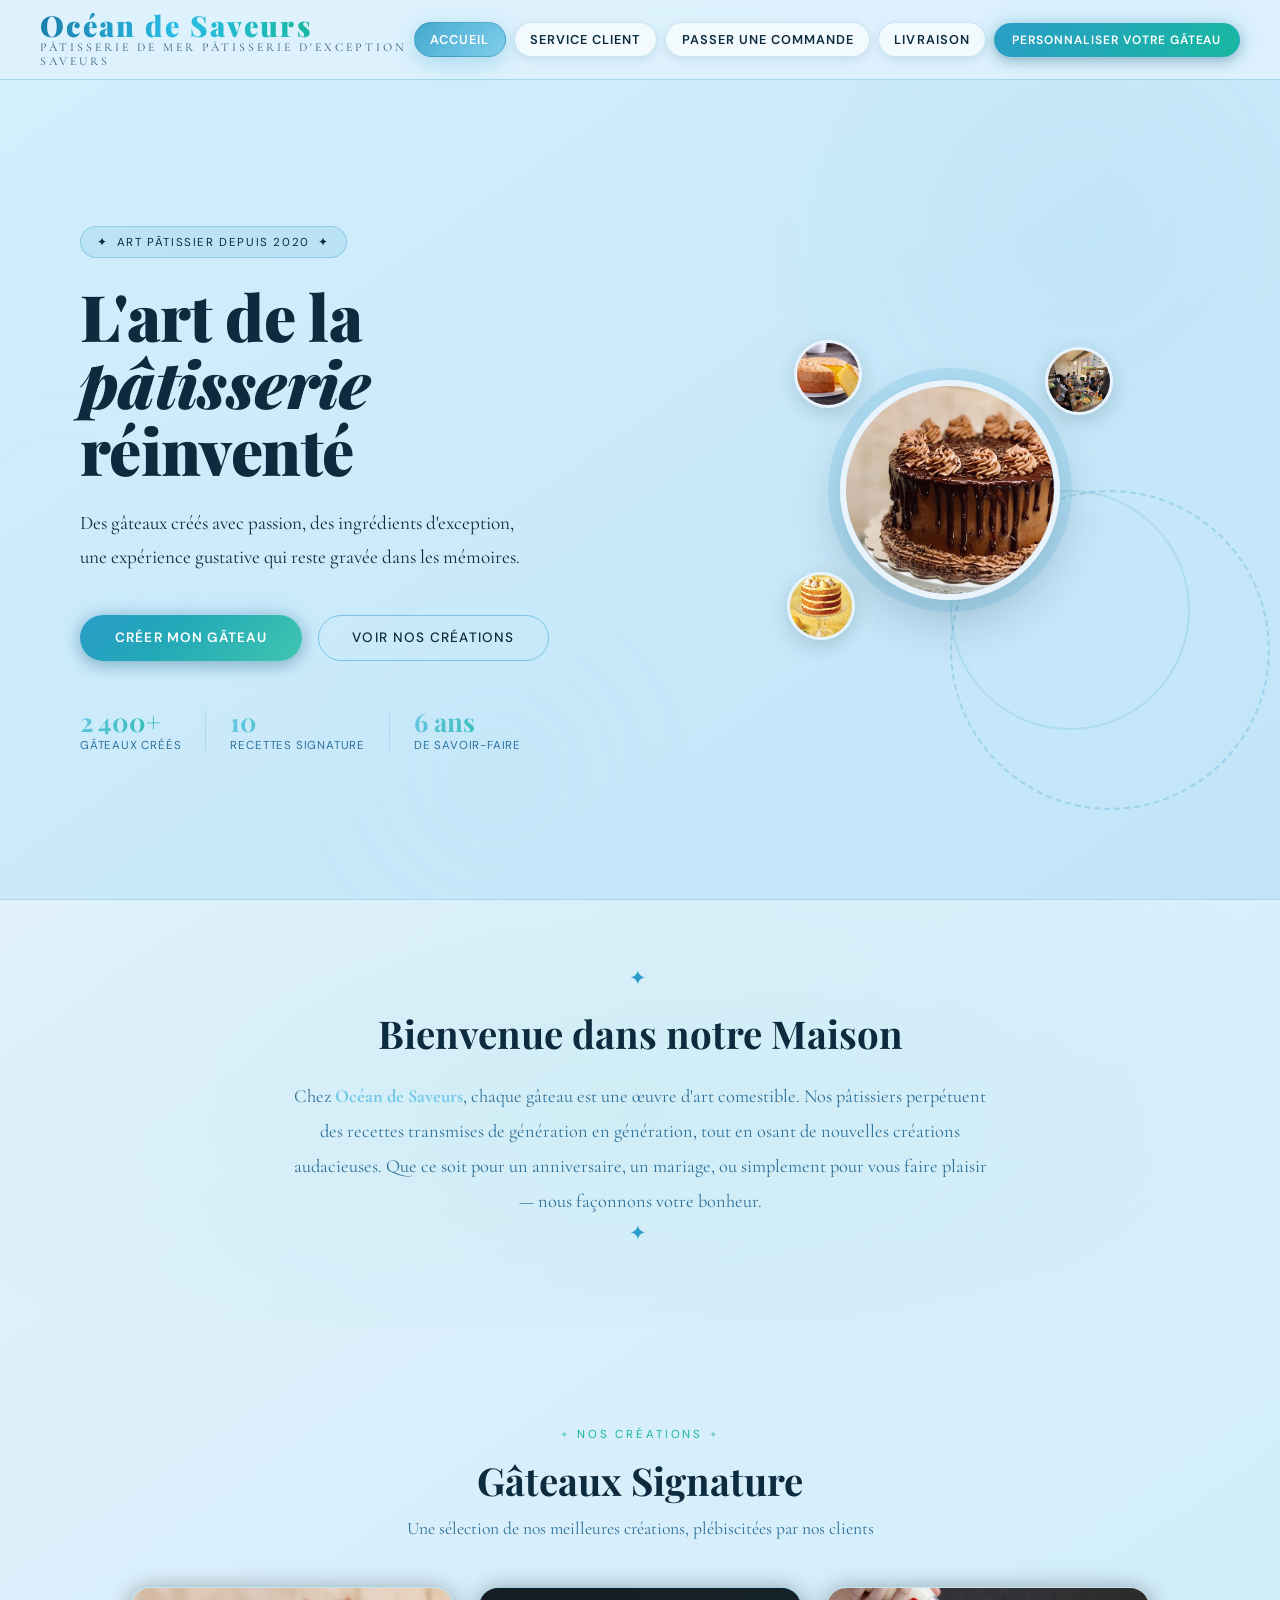
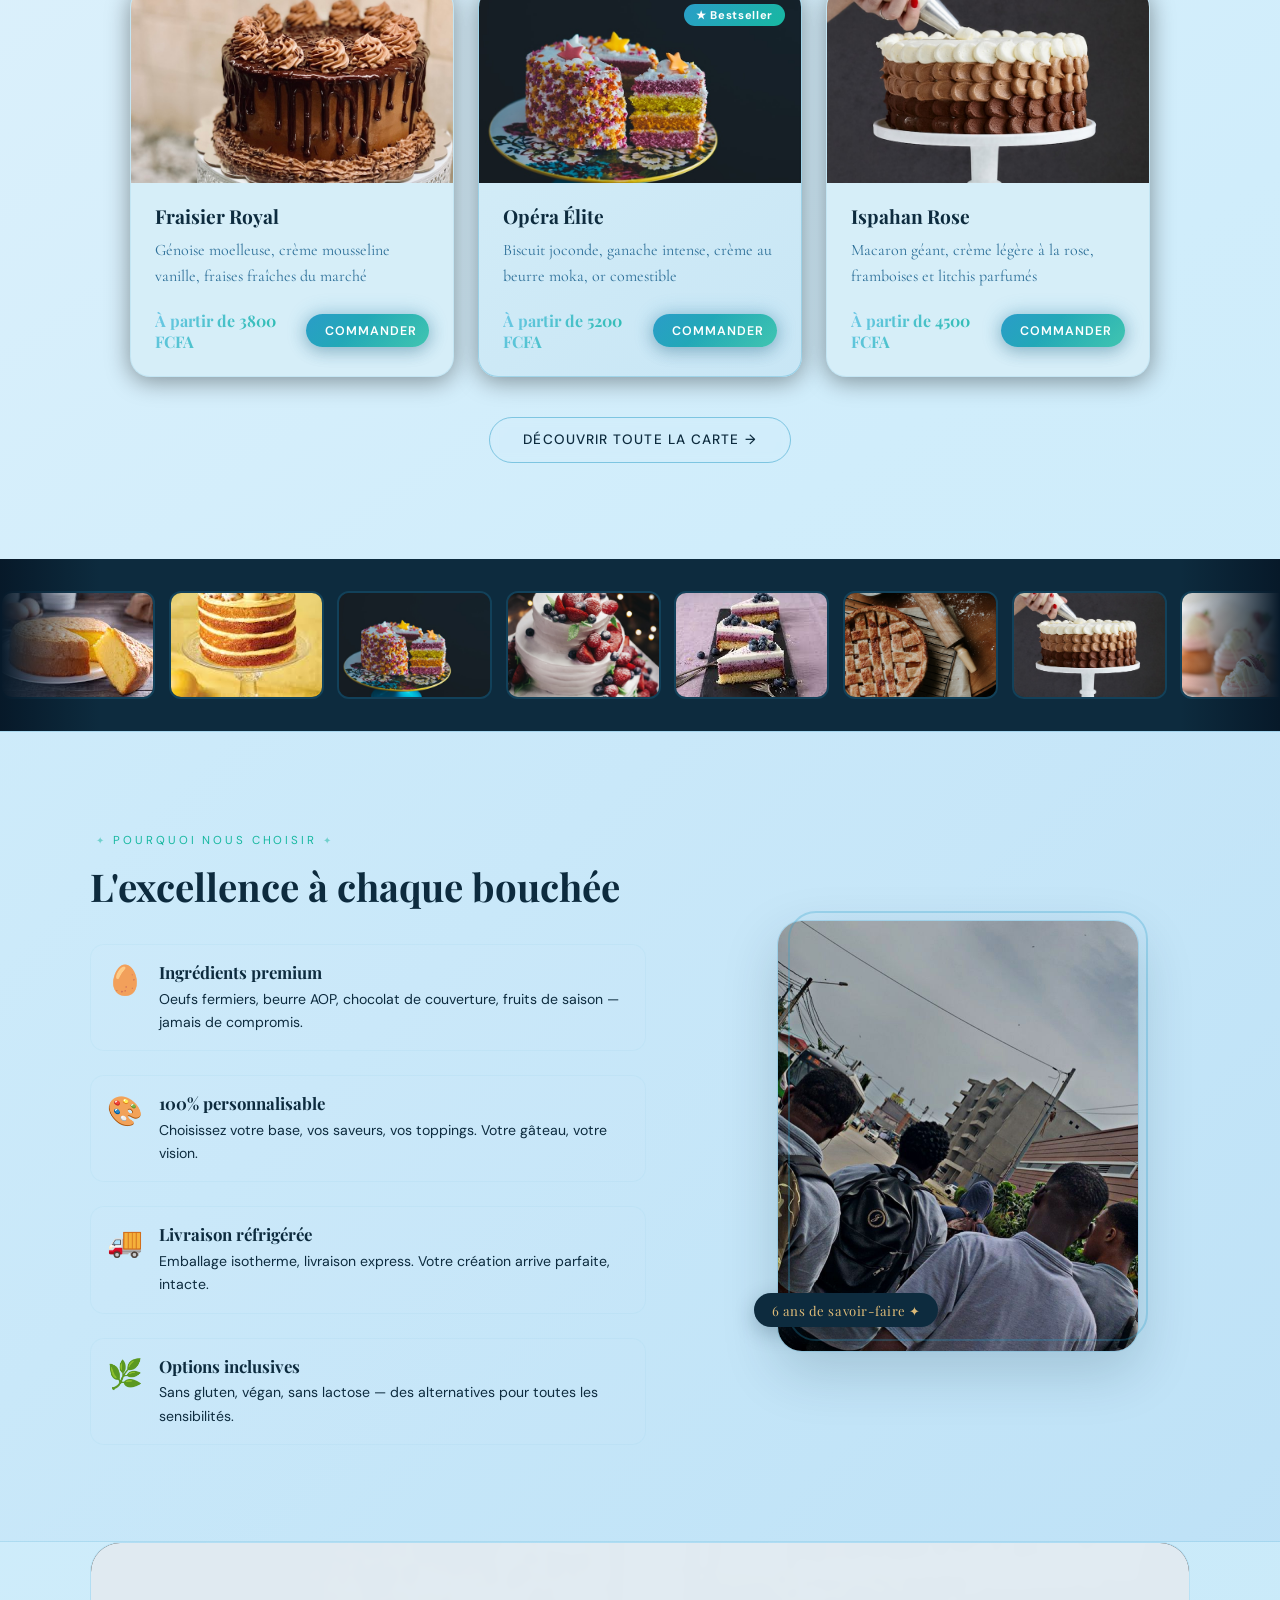
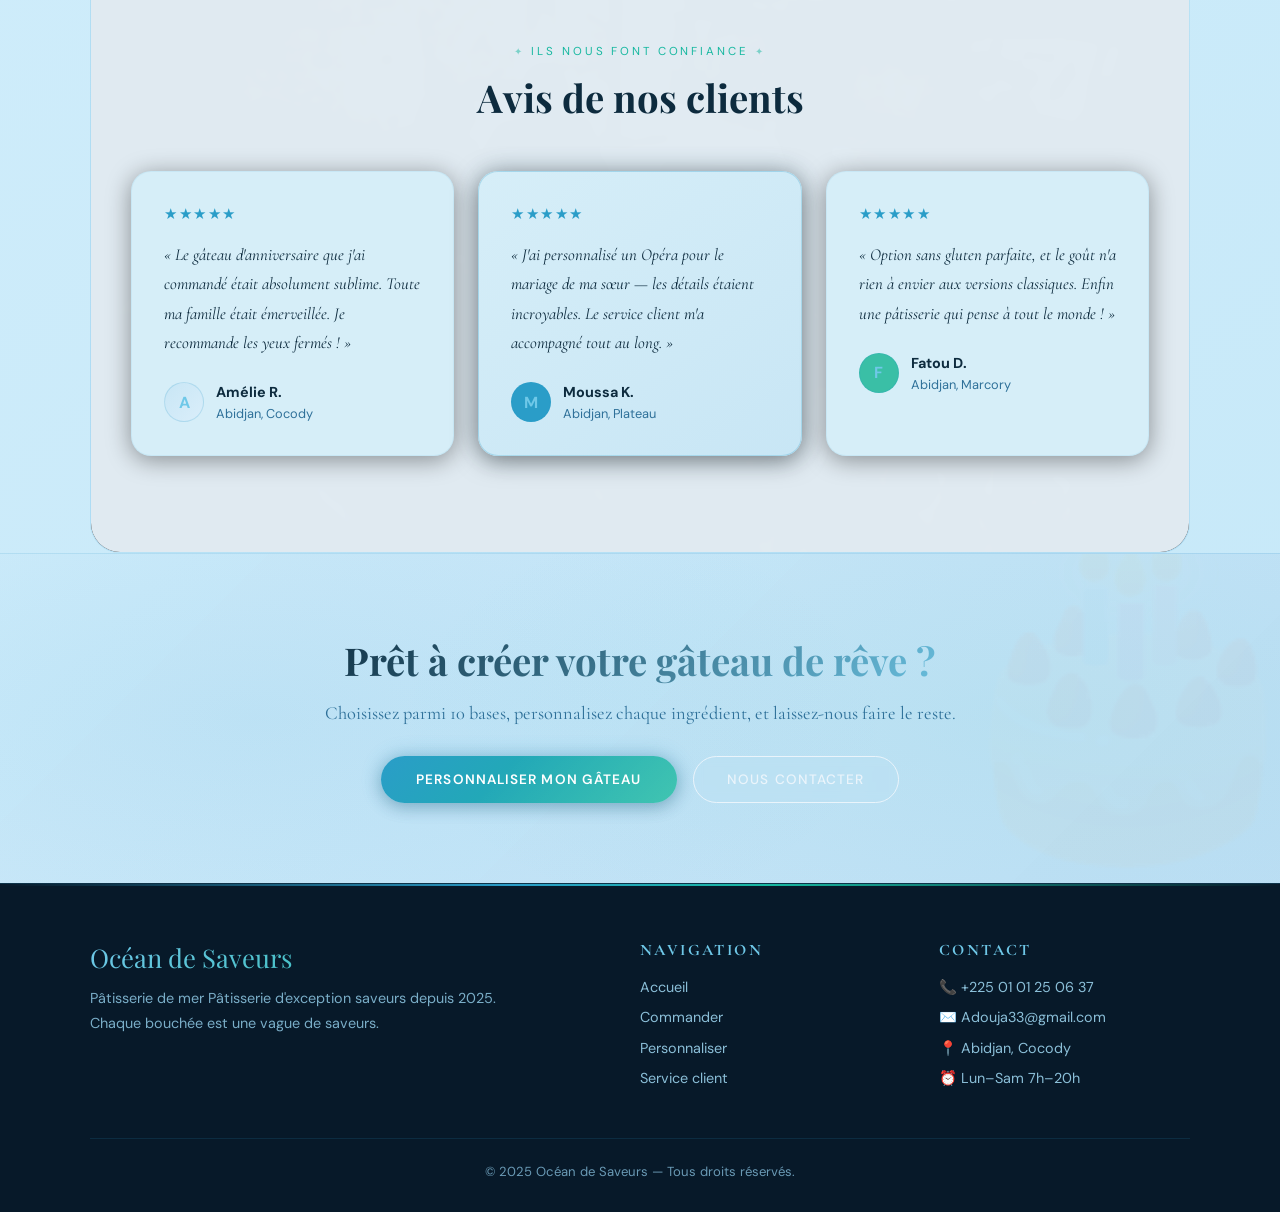
==== commit 610039ee: "Add files via upload" ====
--- a/index.html
+++ b/index.html
@@ -21,6 +21,7 @@
       <li><a href="index.html" class="active">Accueil</a></li>
       <li><a href="service-client.html">Service Client</a></li>
       <li><a href="commande.html">Passer une commande</a></li>
+      <li><a href="livraison.html">Livraison</a></li>
       <li><a href="personnaliser.html" class="nav-cta">Personnaliser votre gâteau</a></li>
     </ul>
     <div class="nav-hamburger" id="hamburger" onclick="toggleMenu()">
@@ -51,7 +52,7 @@
       </p>
       <div class="hero-actions">
         <a href="personnaliser.html" class="btn-primary">
-          <span>✦</span> Créer mon gâteau
+           Créer mon gâteau
         </a>
         <a href="commande.html" class="btn-outline">Voir nos créations</a>
       </div>
@@ -251,7 +252,7 @@
       <h2>Prêt à créer votre gâteau de rêve ?</h2>
       <p>Choisissez parmi 10 bases, personnalisez chaque ingrédient, et laissez-nous faire le reste.</p>
       <div style="display:flex;gap:1rem;justify-content:center;flex-wrap:wrap">
-        <a href="personnaliser.html" class="btn-primary"><span>✦</span> Personnaliser mon gâteau</a>
+        <a href="personnaliser.html" class="btn-primary"> Personnaliser mon gâteau</a>
         <a href="service-client.html" class="btn-outline" style="border-color:var(--cream);color:var(--cream)">Nous contacter</a>
       </div>
     </div>
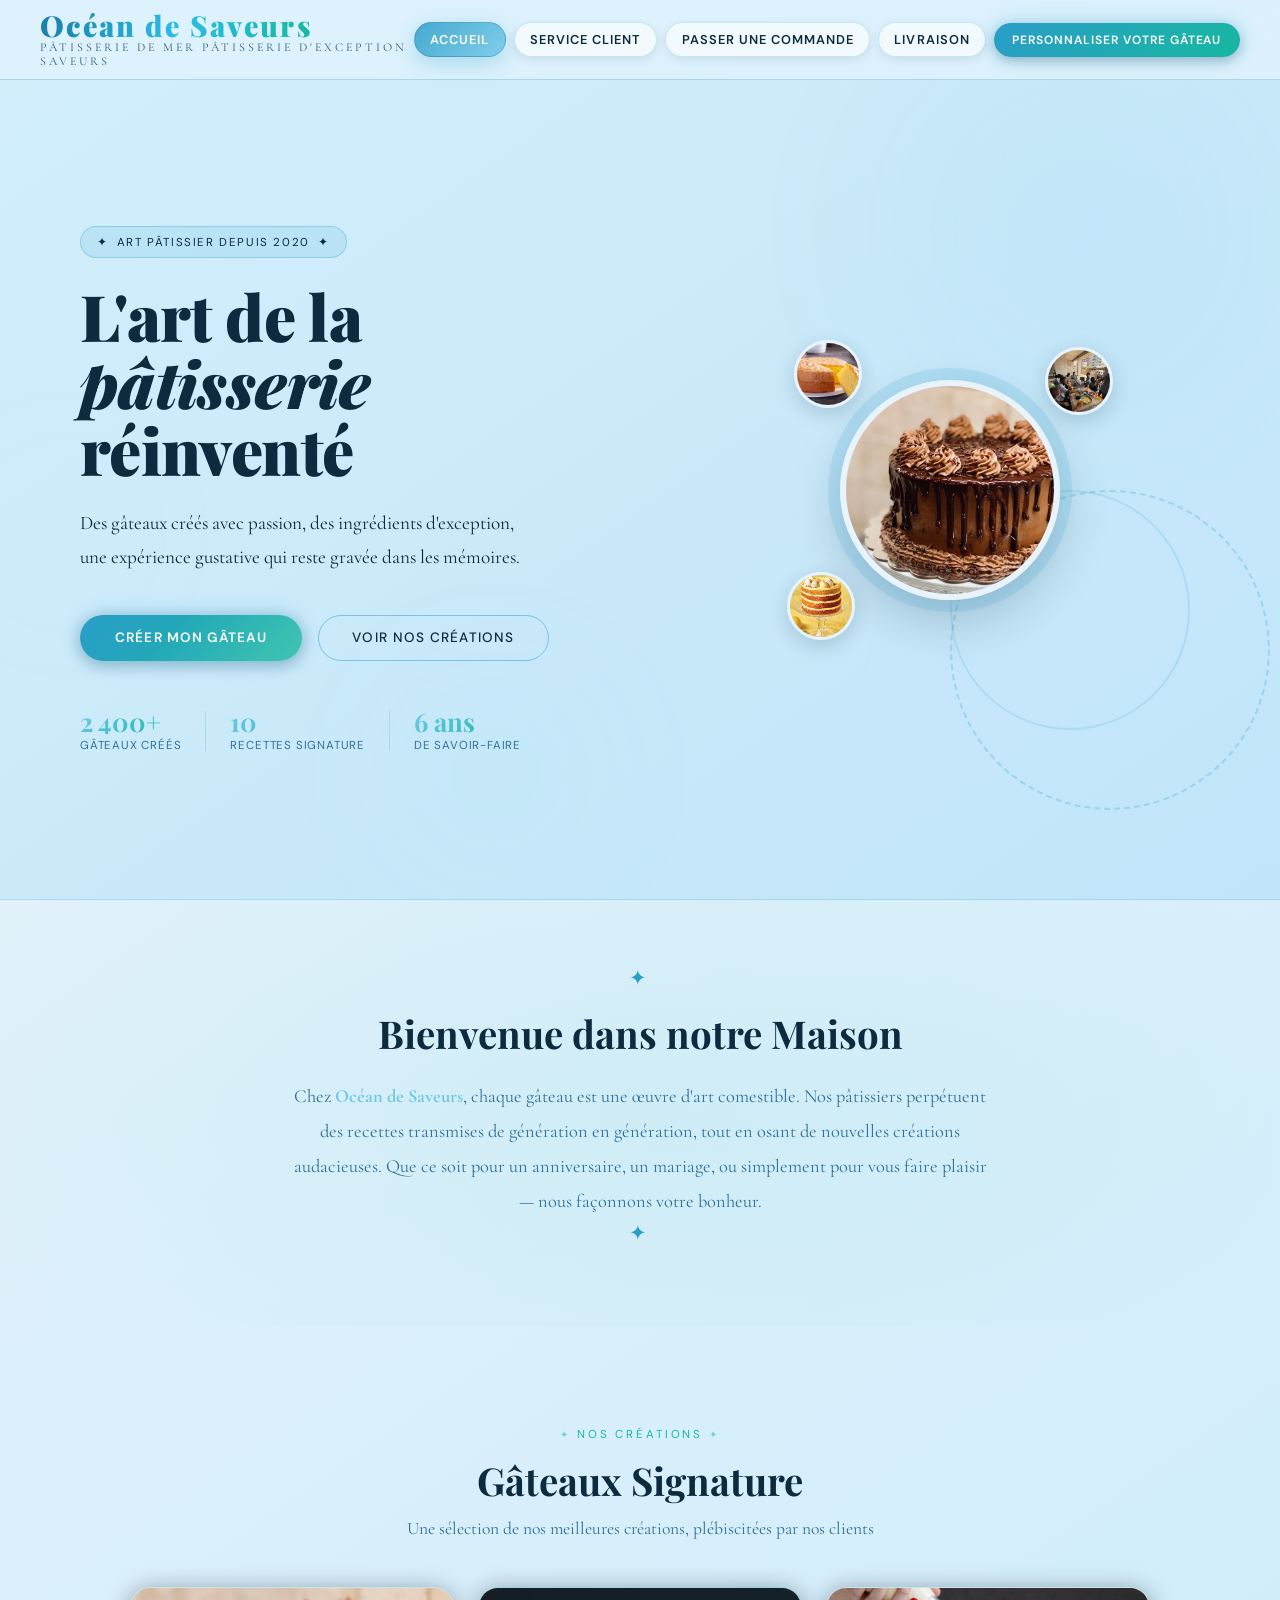
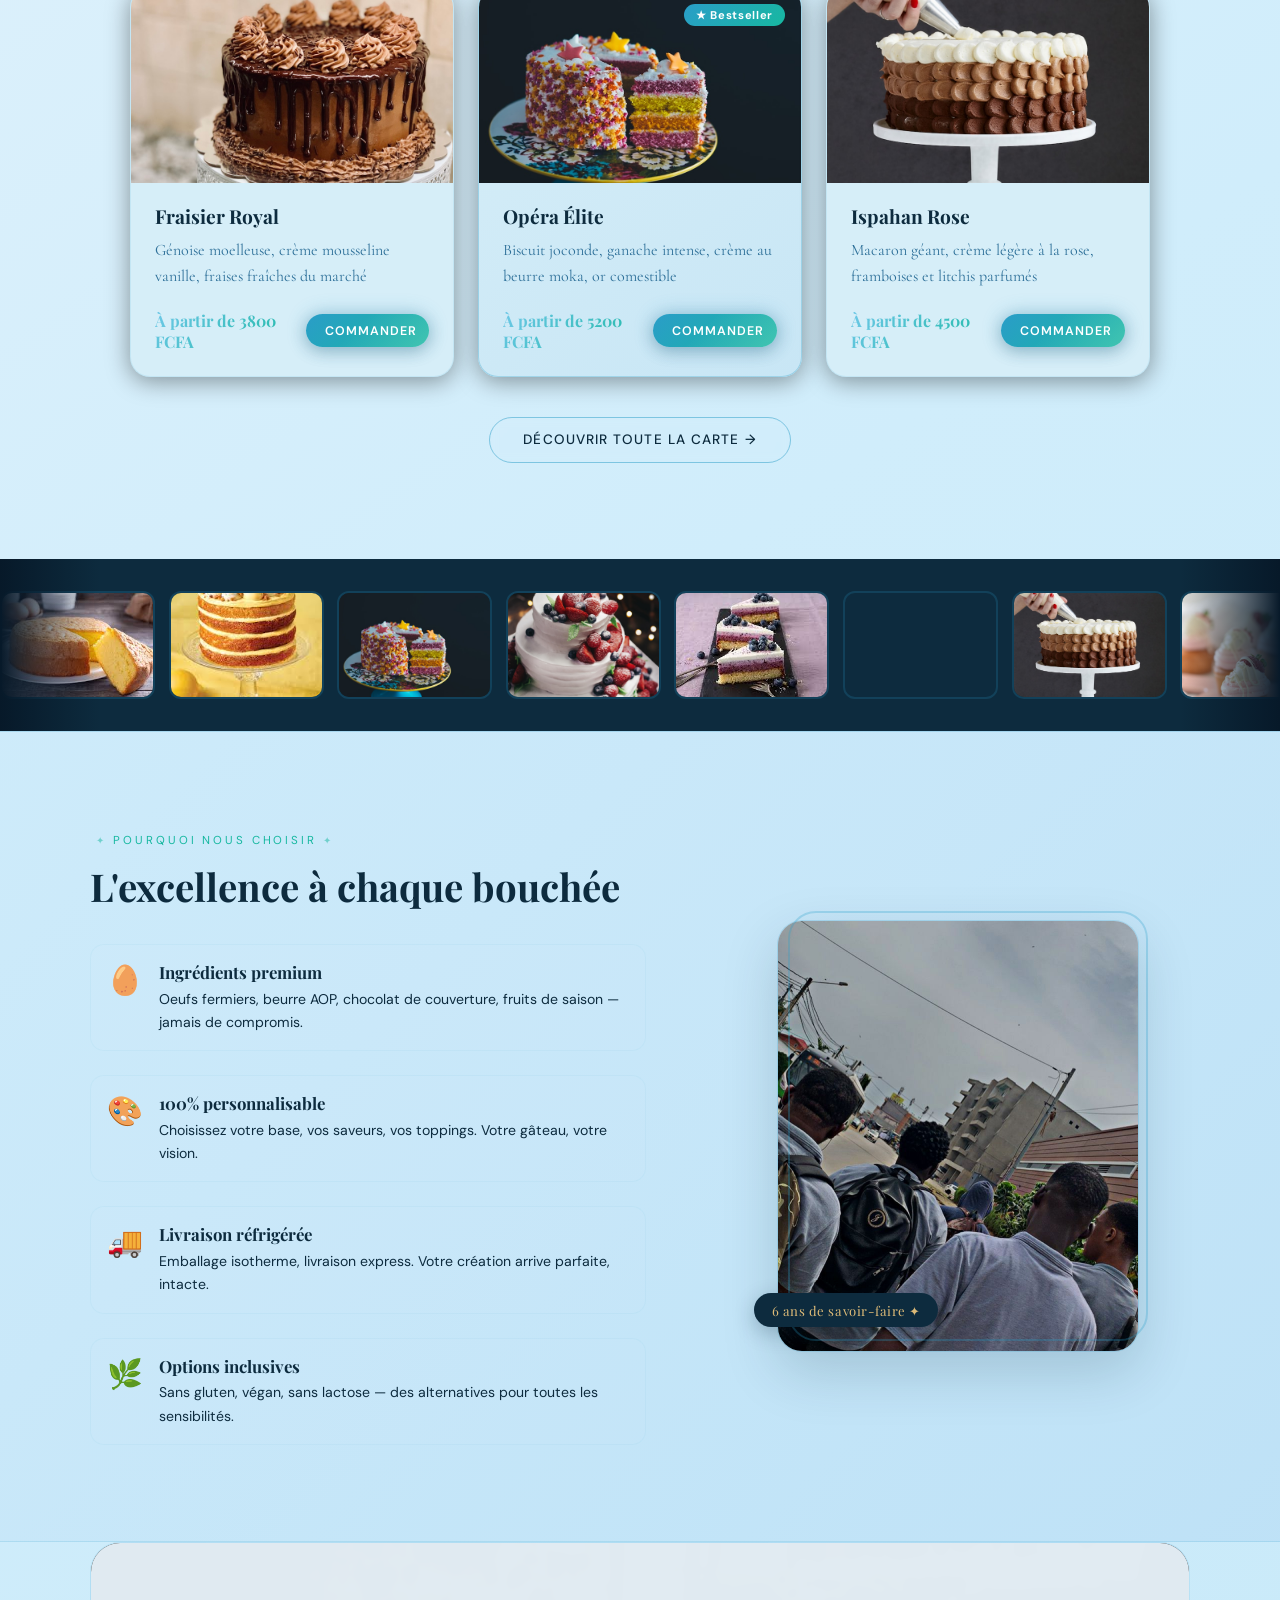
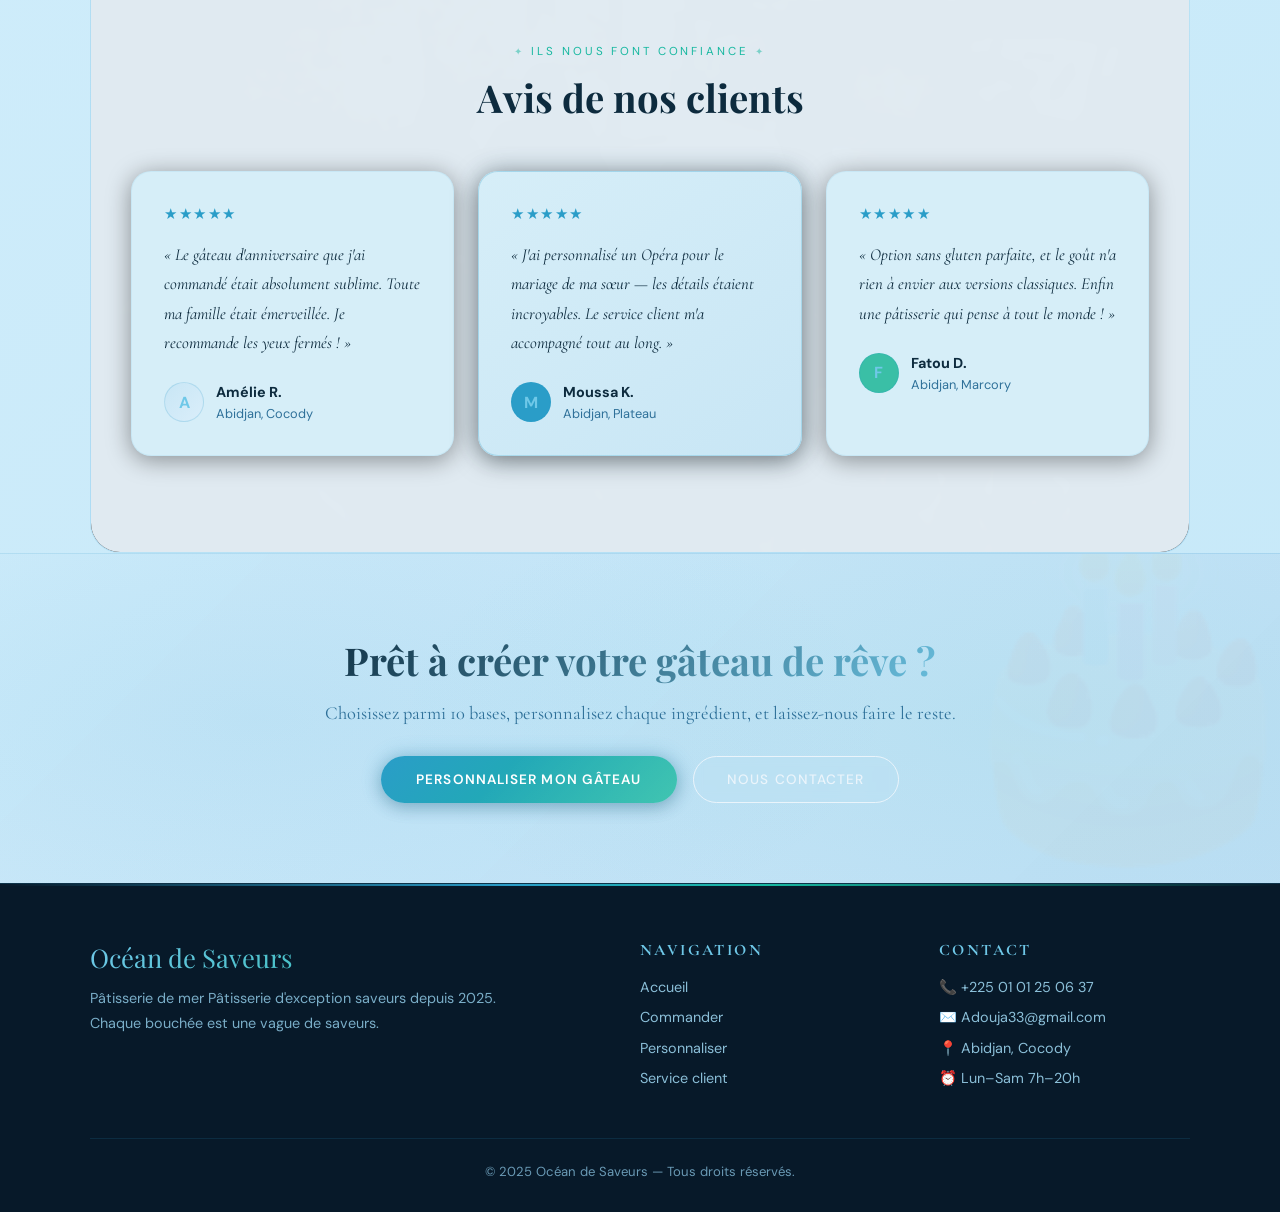
==== commit a7c4a4f3: "Add files via upload" ====
--- a/index.html
+++ b/index.html
@@ -6,6 +6,7 @@
   <title>Océan de Saveurs — Pâtisserie d'Exception</title>
   <link rel="stylesheet" href="style.css" />
   <link rel="stylesheet" href="index.css" />
+  <link rel="shortcut icon" href="./icone .png">
   <link rel="stylesheet" href="images-vivantes.css" />
   <script src="images-vivantes.js" defer></script>
 </head>
